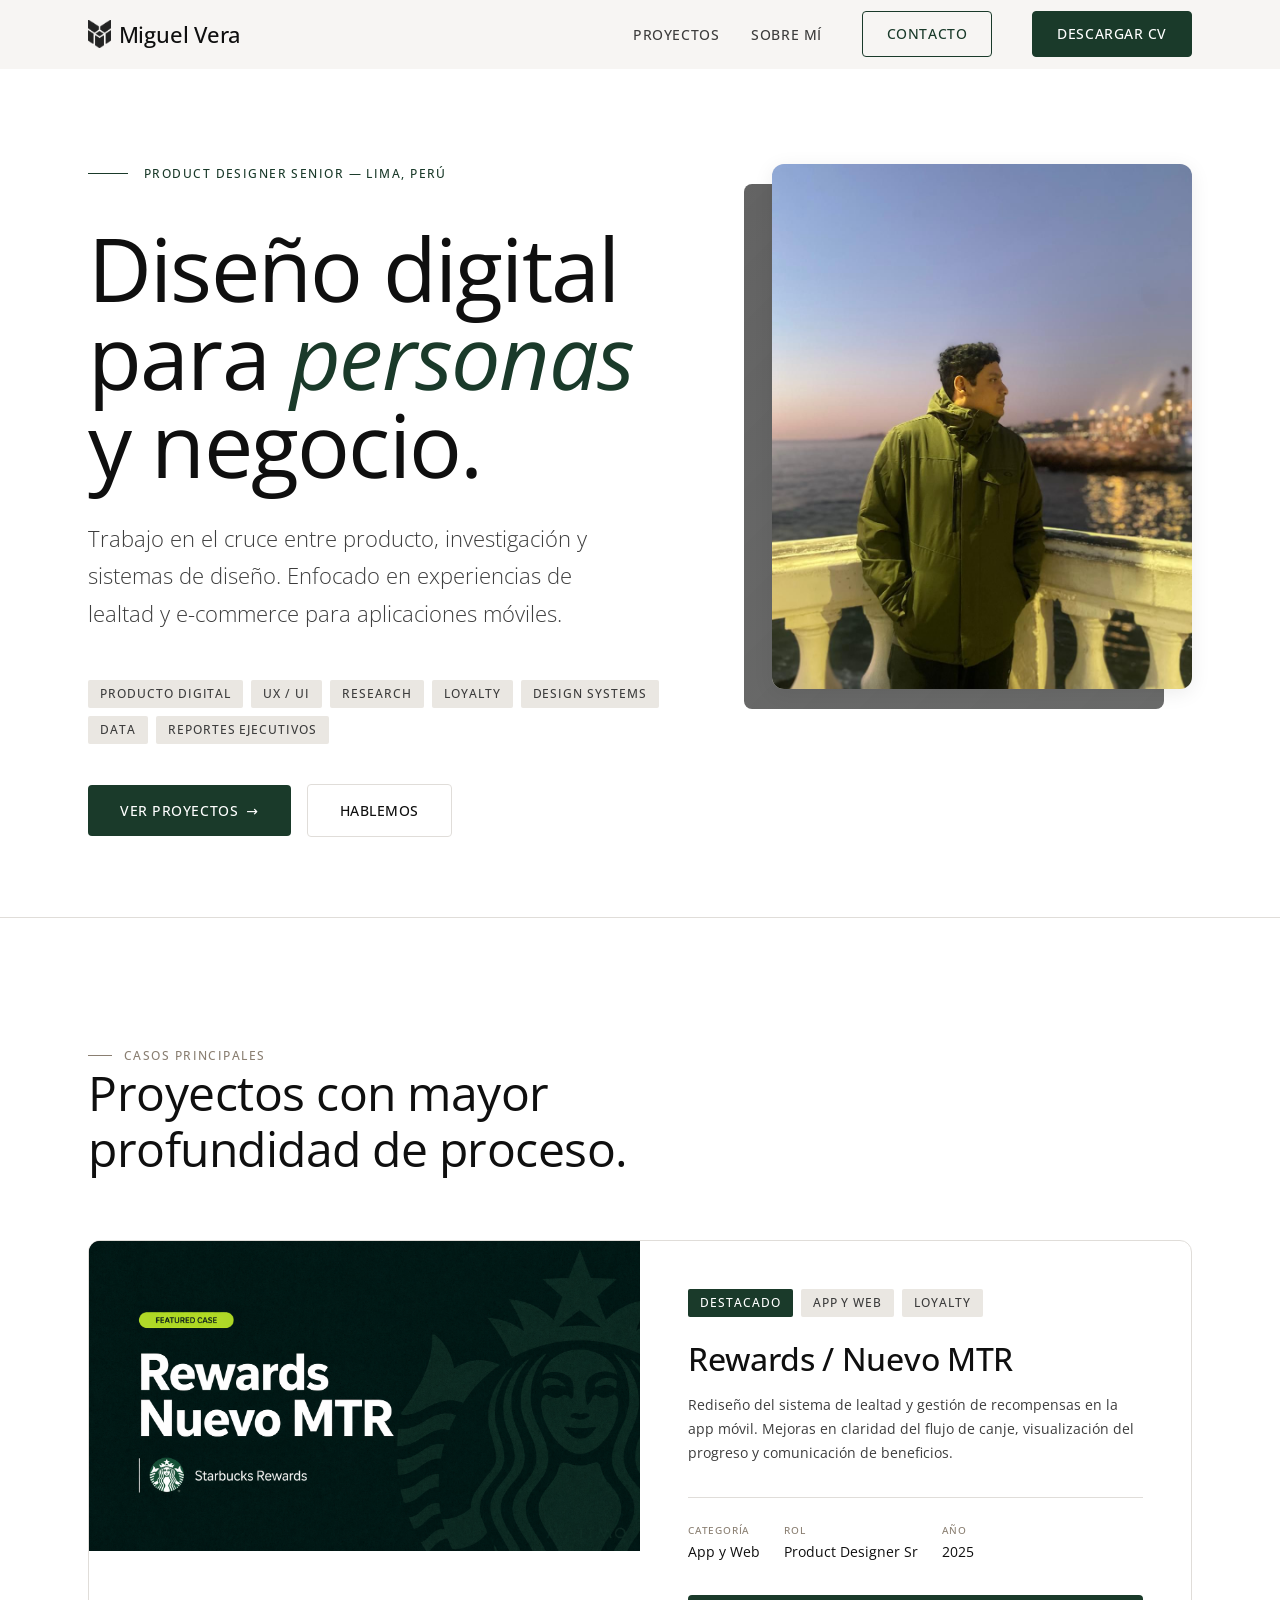
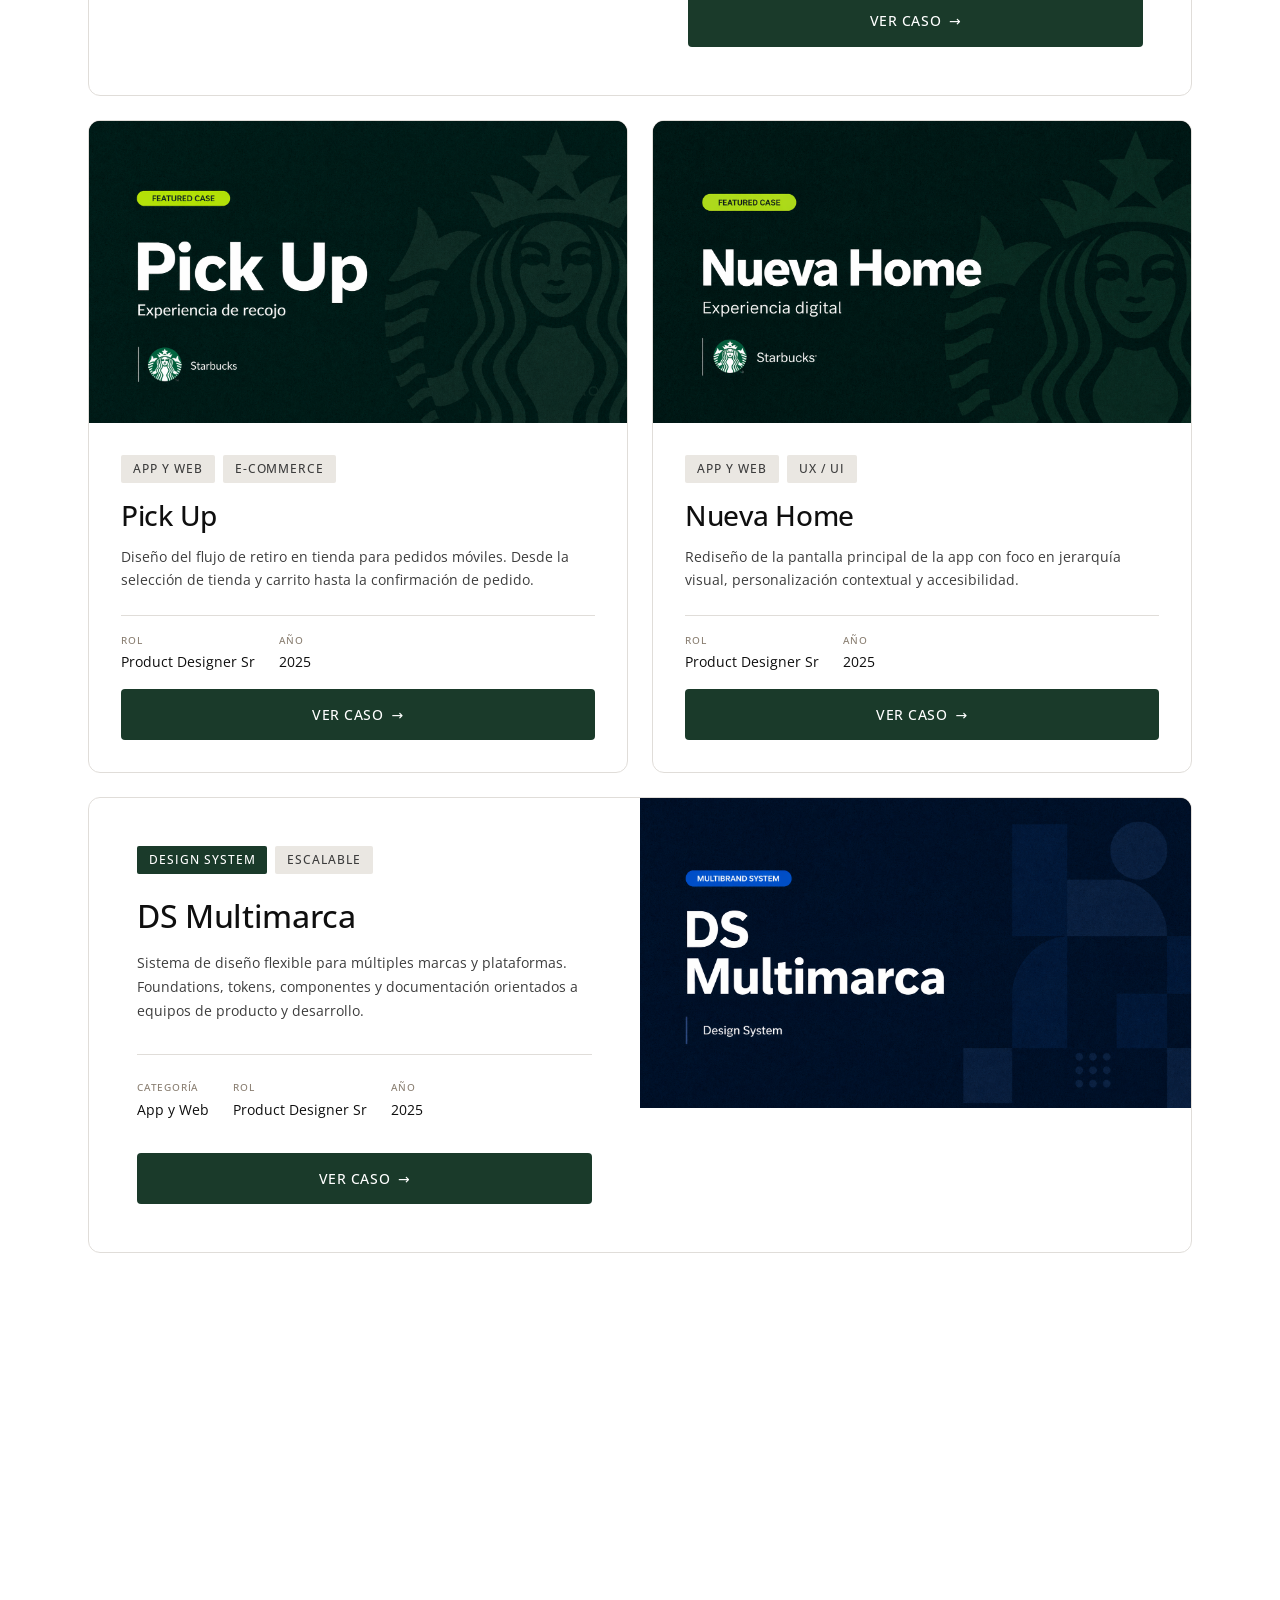
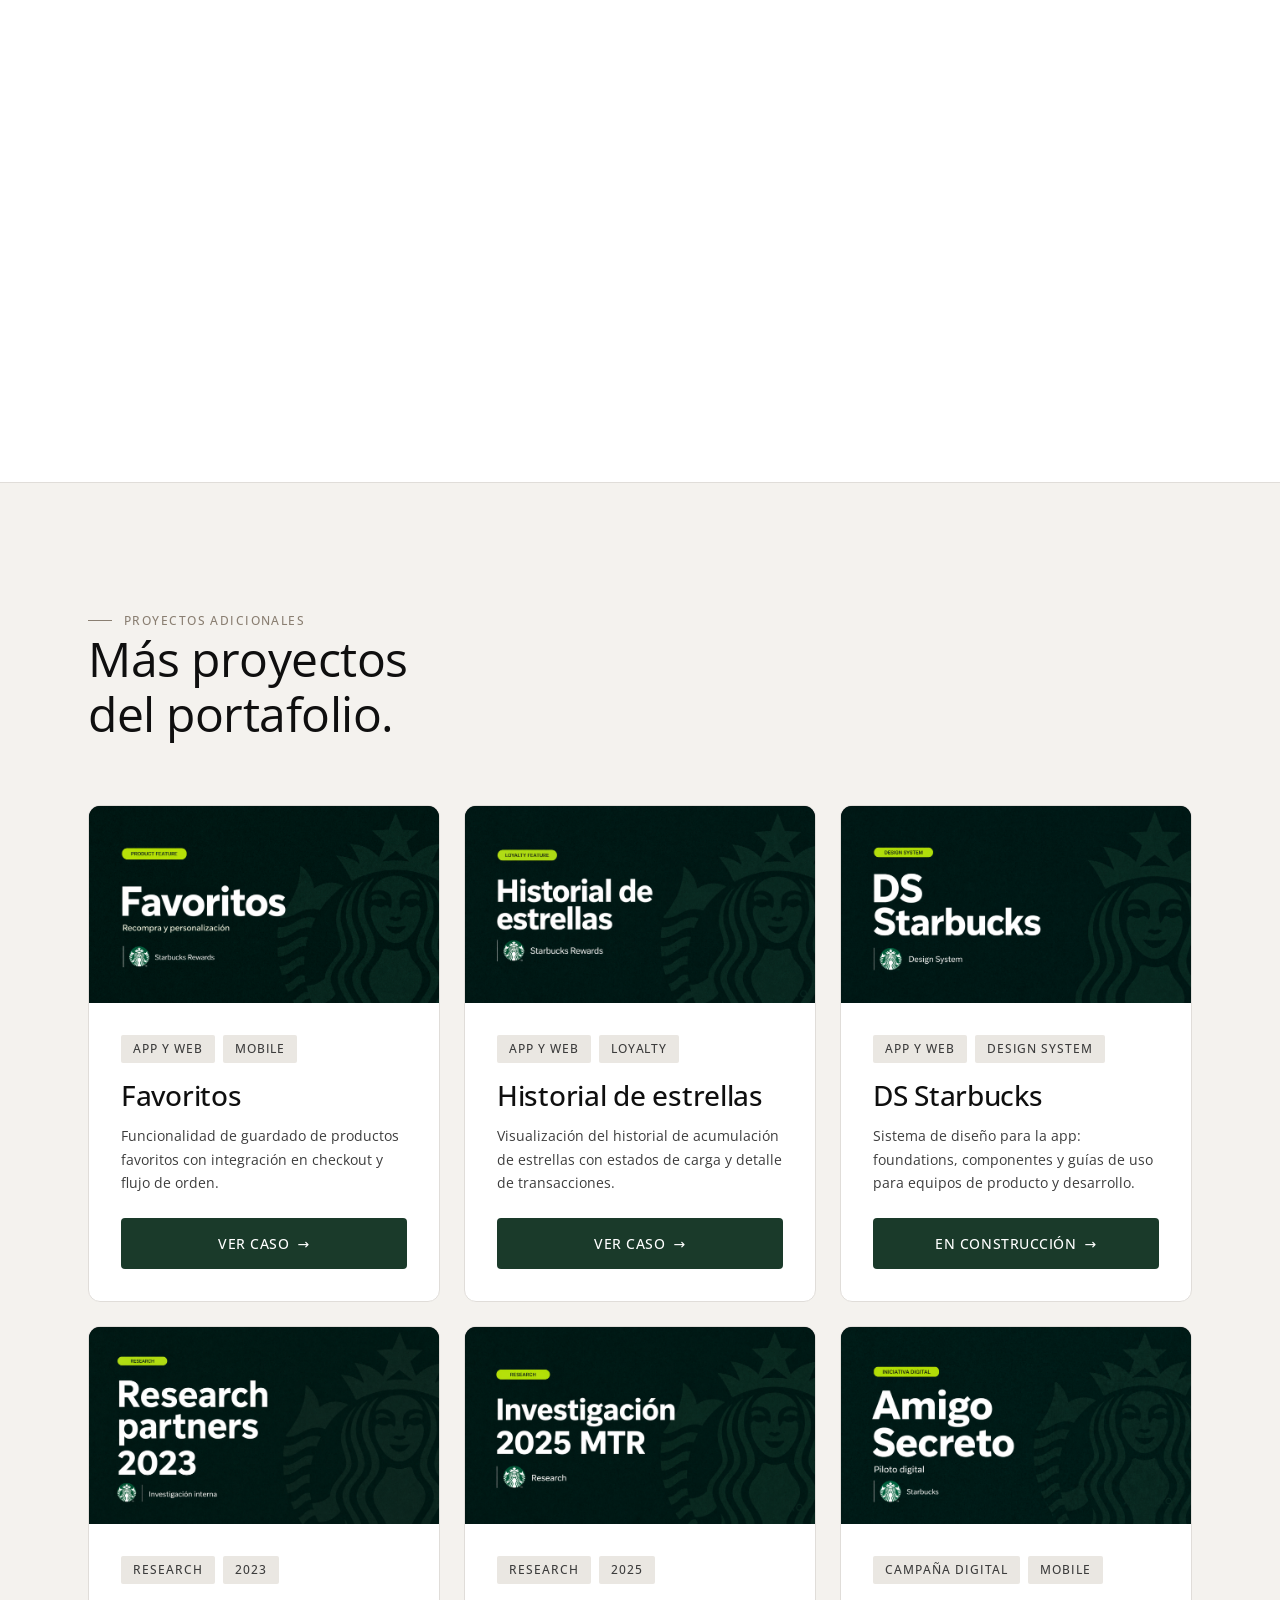
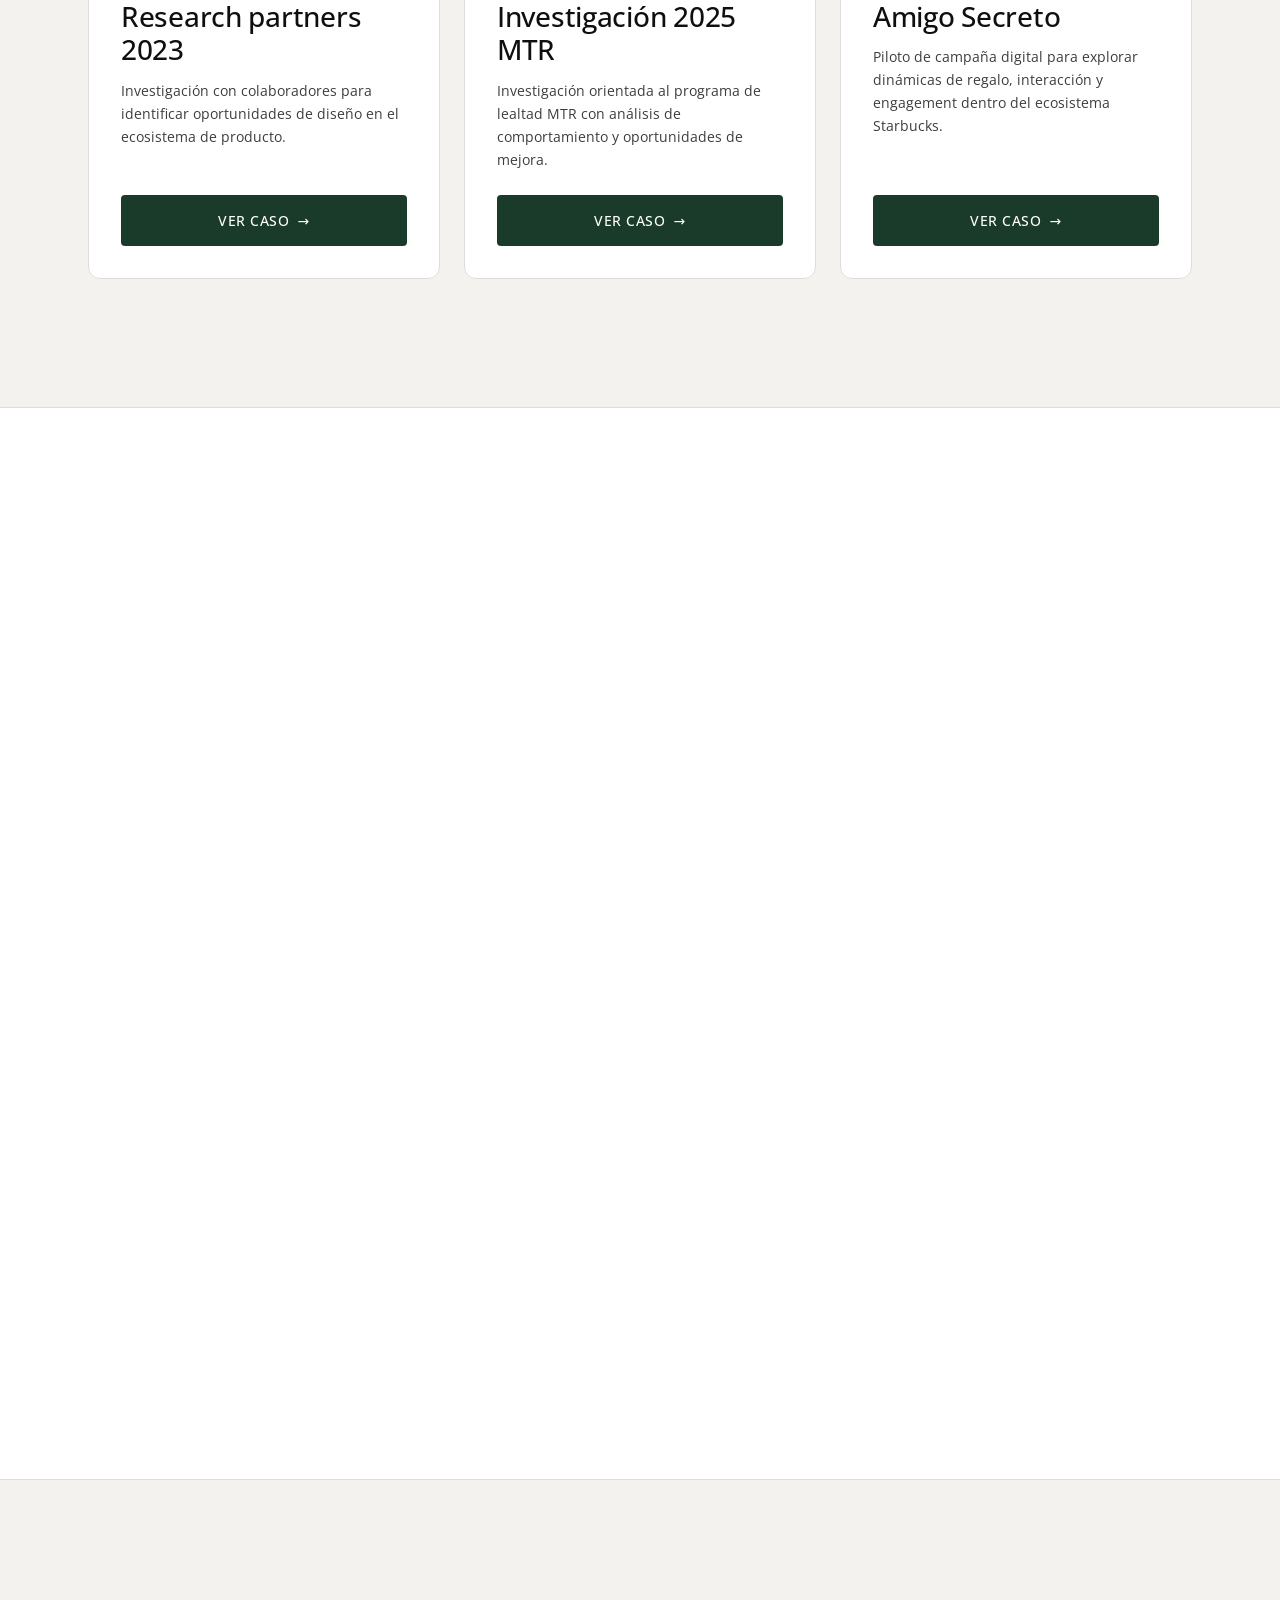
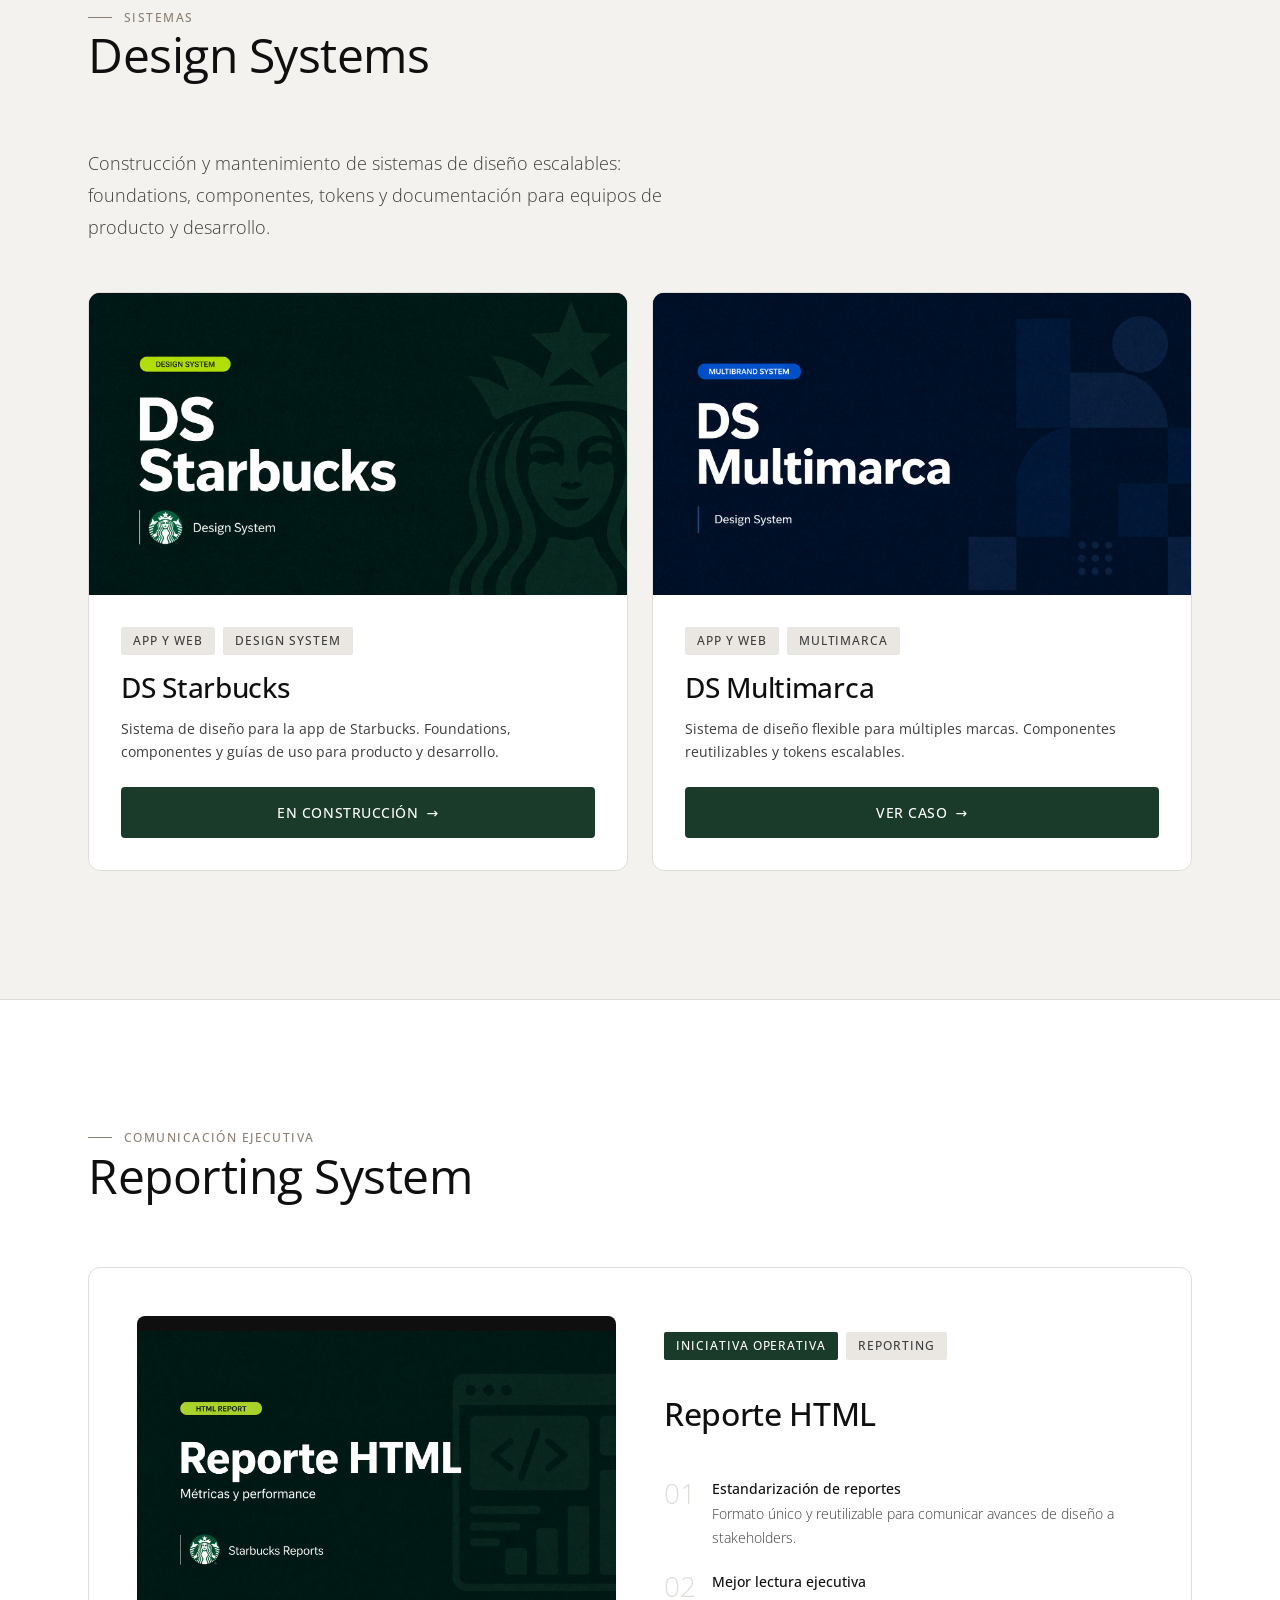
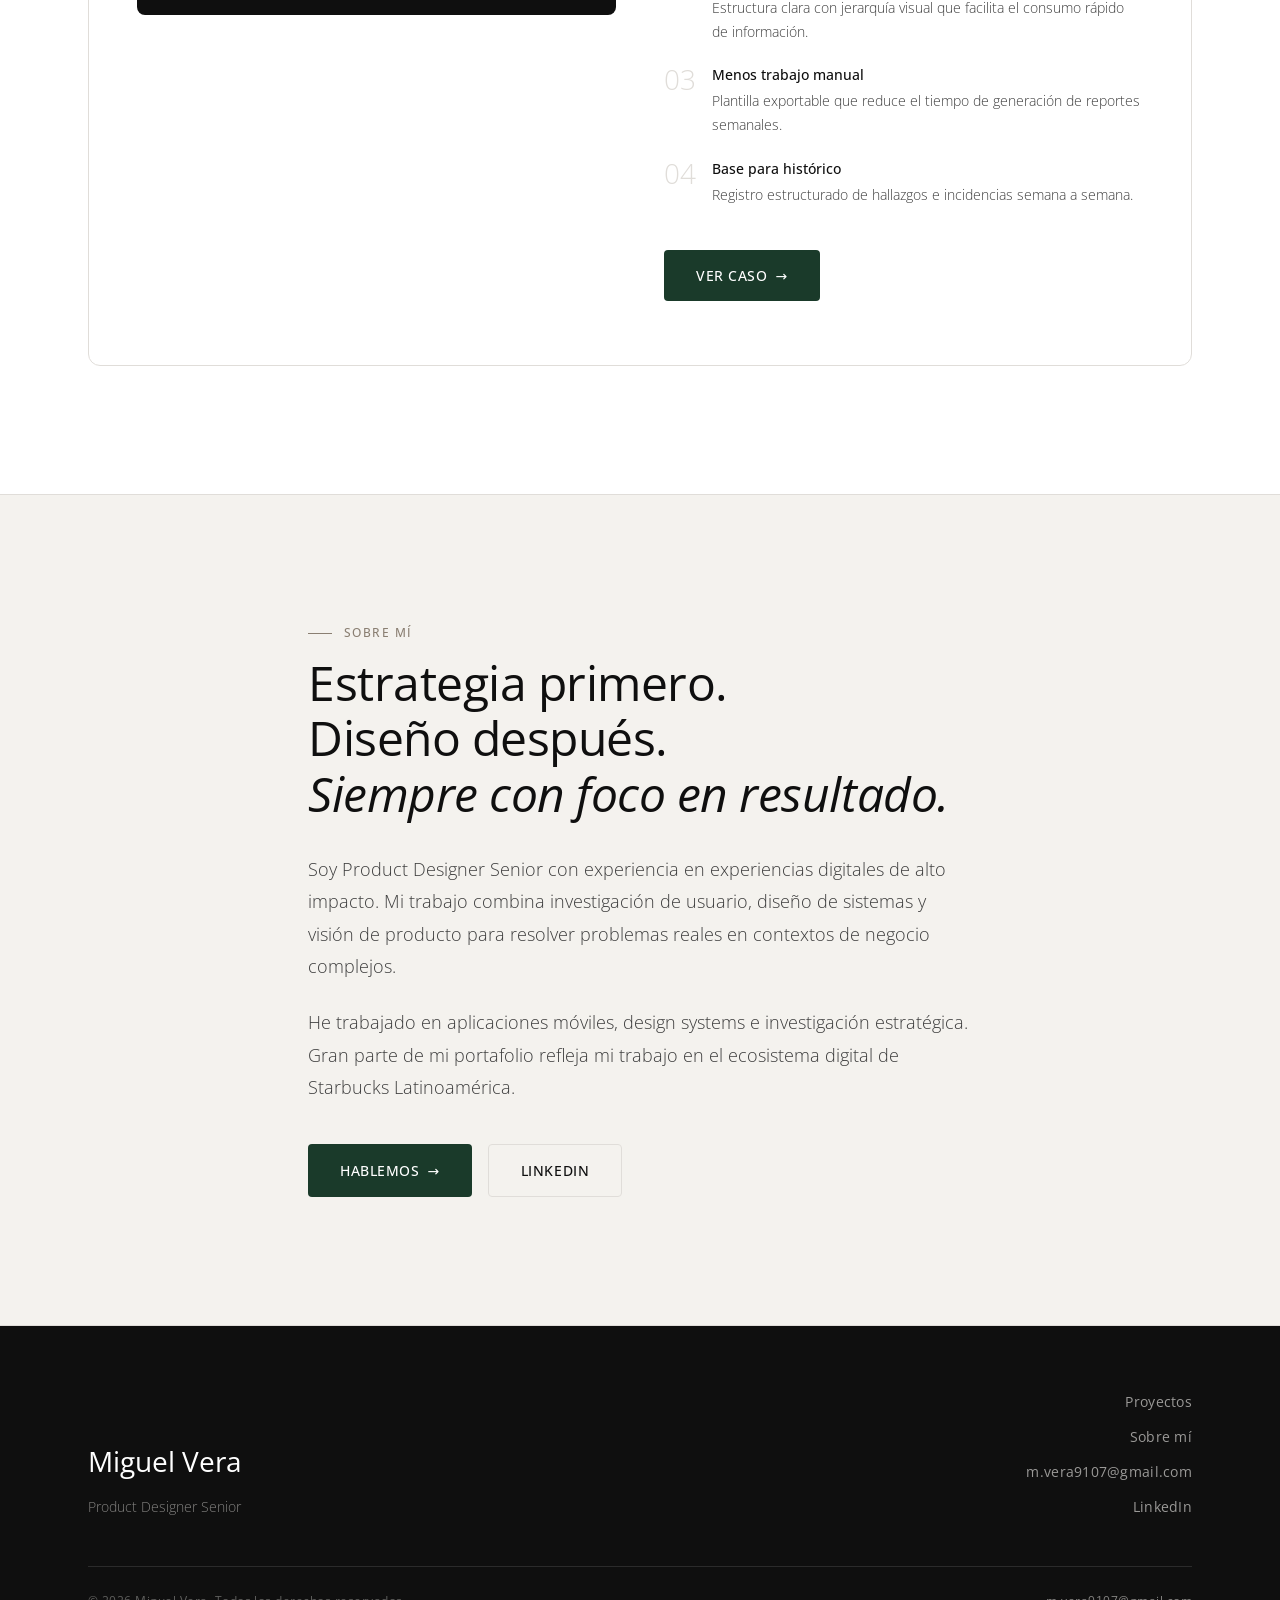
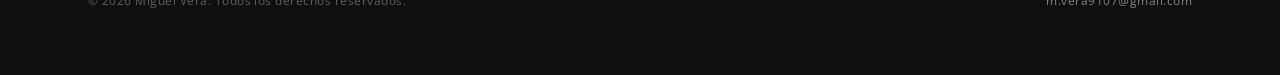
==== index.html @ 41033000 "Initial commit" ====
<!DOCTYPE html>
<html lang="es">
<head>
  <meta charset="UTF-8" />
  <meta name="viewport" content="width=device-width, initial-scale=1.0" />
  <meta name="description" content="Miguel Vera — Product Designer Senior. Producto digital, UX/UI, Research, Loyalty, Design Systems y Reportes ejecutivos." />
  <meta name="robots" content="index, follow" />

  <meta property="og:type" content="website" />
  <meta property="og:title" content="Miguel Vera — Product Designer Senior" />
  <meta property="og:description" content="Producto digital, UX/UI, Research, Loyalty, Design Systems y Reportes ejecutivos." />
  <meta property="og:url" content="https://[TU-DOMINIO].com" />
  <meta property="og:image" content="assets/profile/profile-photo.jpeg" />

  <meta name="twitter:card" content="summary_large_image" />
  <meta name="twitter:title" content="Miguel Vera — Product Designer Senior" />

  <title>Miguel Vera — Product Designer Senior</title>

  <link rel="icon" href="assets/favicon/favicon.ico" type="image/x-icon" />
  <link rel="stylesheet" href="styles.css" />
  <link rel="preconnect" href="https://fonts.googleapis.com" />
  <link rel="preconnect" href="https://fonts.gstatic.com" crossorigin />
</head>
<body class="page-home">

  <header class="site-header" role="banner">
    <div class="container">
      <div class="header-inner">
        <button class="menu-toggle" aria-label="Abrir menú" aria-expanded="false" aria-controls="mobile-nav">
          <span></span>
          <span></span>
          <span></span>
        </button>
        <a href="index.html" class="header-logo" aria-label="Inicio">
          <img src="assets/logo/personal-logo.png" alt="" onerror="this.style.display='none';" />
          Miguel Vera
        </a>
        <nav class="site-nav" role="navigation" aria-label="Navegación principal">
          <ul class="nav-links" role="list">
            <li><a href="#proyectos" class="nav-link">Proyectos</a></li>
            <li><a href="#sobre-mi" class="nav-link">Sobre mí</a></li>
          </ul>
          <a href="mailto:m.vera9107@gmail.com" class="nav-cta">Contacto</a>
          <a href="assets/resume/CV-Miguel-Vera.pdf" class="nav-cv" download target="_blank" rel="noopener noreferrer">Descargar CV</a>
        </nav>
      </div>
    </div>
    <nav class="mobile-nav" id="mobile-nav" role="navigation" aria-label="Navegación móvil">
      <a href="#proyectos" class="nav-link">Proyectos</a>
      <a href="#sobre-mi" class="nav-link">Sobre mí</a>
      <a href="mailto:m.vera9107@gmail.com" class="nav-link">Contacto</a>
      <a href="assets/resume/CV-Miguel-Vera.pdf" class="nav-link nav-link--cv" download target="_blank" rel="noopener noreferrer">Descargar CV</a>
    </nav>
  </header>

  <main>

    <!-- ============================================================
         SECCIÓN 1: HERO
         ============================================================ -->
    <section class="hero hero--split" aria-labelledby="hero-title">
      <div class="container">
        <div class="hero-split-layout">

          <div class="hero-split-text">
            <div class="hero-eyebrow">
              <span class="hero-eyebrow-line" aria-hidden="true"></span>
              <span class="hero-eyebrow-text">Product Designer Senior &mdash; Lima, Perú</span>
            </div>

            <h1 class="hero-title" id="hero-title">
              Diseño digital<br />
              para <em>personas</em><br />
              y negocio.
            </h1>

            <p class="hero-subtitle">
              Trabajo en el cruce entre producto, investigación y sistemas de diseño.
              Enfocado en experiencias de lealtad y e-commerce para aplicaciones móviles.
            </p>

            <div class="hero-tags">
              <span class="tag">Producto digital</span>
              <span class="tag">UX / UI</span>
              <span class="tag">Research</span>
              <span class="tag">Loyalty</span>
              <span class="tag">Design Systems</span>
              <span class="tag">Data</span>
              <span class="tag">Reportes ejecutivos</span>
            </div>

            <div class="hero-actions">
              <a href="#proyectos" class="btn btn--primary">
                Ver proyectos
                <span class="btn-arrow" aria-hidden="true">&rarr;</span>
              </a>
              <a href="mailto:m.vera9107@gmail.com" class="btn btn--outline">Hablemos</a>
            </div>
          </div>

          <div class="hero-split-portrait">
            <span class="hero-portrait-accent" aria-hidden="true"></span>
            <div class="hero-portrait-frame">
              <img
                src="assets/profile/profile-photo.jpeg"
                alt="Miguel Vera — Product Designer Senior"
                class="hero-portrait-img"
                loading="eager"
                onerror="this.style.display='none';"
              />
            </div>
          </div>

        </div>
      </div>
    </section>


    <!-- ============================================================
         SECCIÓN 2: FEATURED CASE STUDIES
         ============================================================ -->
    <section class="section" id="proyectos" aria-labelledby="featured-title">
      <div class="container">

        <div class="section-header animate-on-scroll">
          <div>
            <p class="section-label">Casos principales</p>
            <h2 class="section-title" id="featured-title">
              Proyectos con mayor<br />profundidad de proceso.
            </h2>
          </div>
        </div>

        <!-- FEATURED: Rewards / Nuevo MTR -->
        <article class="featured-case animate-on-scroll delay-1">
          <div class="featured-case-image">
            <img
              src="assets/projects/rewards-mtr-cover.png"
              alt="Rewards / Nuevo MTR — portada"
              loading="lazy"
              onerror="this.style.display='none'; this.nextElementSibling.style.display='flex';"
            />
            <div class="img-placeholder" aria-hidden="true">
              <svg class="img-placeholder-icon" viewBox="0 0 24 24" fill="none" stroke="currentColor" stroke-width="1"><rect x="3" y="3" width="18" height="18" rx="2"/><circle cx="8.5" cy="8.5" r="1.5"/><polyline points="21 15 16 10 5 21"/></svg>
              Cover
            </div>
          </div>
          <div class="featured-case-content">
            <div class="case-tags">
              <span class="tag tag--accent">Destacado</span>
              <span class="tag">App y Web</span>
              <span class="tag">Loyalty</span>
            </div>
            <h3 class="case-title">Rewards / Nuevo MTR</h3>
            <p class="case-description">
              Rediseño del sistema de lealtad y gestión de recompensas en la app móvil. Mejoras en claridad del flujo de canje, visualización del progreso y comunicación de beneficios.
            </p>
            <div class="case-meta">
              <div class="case-meta-item">
                <span class="case-meta-label">Categoría</span>
                <span class="case-meta-value">App y Web</span>
              </div>
              <div class="case-meta-item">
                <span class="case-meta-label">Rol</span>
                <span class="case-meta-value">Product Designer Sr</span>
              </div>
              <div class="case-meta-item">
                <span class="case-meta-label">Año</span>
                <span class="case-meta-value">2025</span>
              </div>
            </div>
            <a href="case-rewards-mtr.html" class="btn btn--primary">
              Ver caso <span class="btn-arrow" aria-hidden="true">&rarr;</span>
            </a>
          </div>
        </article>

        <!-- GRID: Pick Up + Nueva Home -->
        <div class="projects-grid--carousel-wrap">
        <div class="projects-grid projects-grid--carousel animate-on-scroll delay-2" style="margin-top: var(--space-6);">

          <article class="project-card">
            <div class="project-card-image">
              <img
                src="assets/projects/pickup-cover.png"
                alt="Pick Up — portada"
                loading="lazy"
                onerror="this.style.display='none'; this.nextElementSibling.style.display='flex';"
              />
              <div class="img-placeholder" aria-hidden="true">
                <svg class="img-placeholder-icon" viewBox="0 0 24 24" fill="none" stroke="currentColor" stroke-width="1"><rect x="3" y="3" width="18" height="18" rx="2"/><circle cx="8.5" cy="8.5" r="1.5"/><polyline points="21 15 16 10 5 21"/></svg>
              </div>
            </div>
            <div class="project-card-content">
              <div class="project-card-tags">
                <span class="tag">App y Web</span>
                <span class="tag">E-commerce</span>
              </div>
              <h3 class="project-card-title">Pick Up</h3>
              <p class="project-card-desc">
                Diseño del flujo de retiro en tienda para pedidos móviles. Desde la selección de tienda y carrito hasta la confirmación de pedido.
              </p>
              <div class="case-meta" style="border-top:1px solid var(--color-border); padding-top:var(--space-4); margin-bottom:var(--space-4);">
                <div class="case-meta-item"><span class="case-meta-label">Rol</span><span class="case-meta-value">Product Designer Sr</span></div>
                <div class="case-meta-item"><span class="case-meta-label">Año</span><span class="case-meta-value">2025</span></div>
              </div>
              <a href="case-pickup.html" class="btn btn--primary">
                Ver caso <span class="btn-arrow" aria-hidden="true">&rarr;</span>
              </a>
            </div>
          </article>

          <article class="project-card">
            <div class="project-card-image">
              <img
                src="assets/projects/nueva-home-cover.png"
                alt="Nueva Home — portada"
                loading="lazy"
                onerror="this.style.display='none'; this.nextElementSibling.style.display='flex';"
              />
              <div class="img-placeholder" aria-hidden="true">
                <svg class="img-placeholder-icon" viewBox="0 0 24 24" fill="none" stroke="currentColor" stroke-width="1"><rect x="3" y="3" width="18" height="18" rx="2"/><circle cx="8.5" cy="8.5" r="1.5"/><polyline points="21 15 16 10 5 21"/></svg>
              </div>
            </div>
            <div class="project-card-content">
              <div class="project-card-tags">
                <span class="tag">App y Web</span>
                <span class="tag">UX / UI</span>
              </div>
              <h3 class="project-card-title">Nueva Home</h3>
              <p class="project-card-desc">
                Rediseño de la pantalla principal de la app con foco en jerarquía visual, personalización contextual y accesibilidad.
              </p>
              <div class="case-meta" style="border-top:1px solid var(--color-border); padding-top:var(--space-4); margin-bottom:var(--space-4);">
                <div class="case-meta-item"><span class="case-meta-label">Rol</span><span class="case-meta-value">Product Designer Sr</span></div>
                <div class="case-meta-item"><span class="case-meta-label">Año</span><span class="case-meta-value">2025</span></div>
              </div>
              <a href="case-nueva-home.html" class="btn btn--primary">
                Ver caso <span class="btn-arrow" aria-hidden="true">&rarr;</span>
              </a>
            </div>
          </article>

        </div>
        </div><!-- /.projects-grid--carousel-wrap -->

        <!-- FEATURED: DS Multimarca (invertido) -->
        <article class="featured-case animate-on-scroll" style="margin-top:var(--space-6); direction:rtl;">
          <div class="featured-case-image" style="direction:ltr;">
            <img
              src="assets/projects/ds-multimarca-cover.png"
              alt="DS Multimarca — portada"
              loading="lazy"
              onerror="this.style.display='none'; this.nextElementSibling.style.display='flex';"
            />
            <div class="img-placeholder" aria-hidden="true">
              <svg class="img-placeholder-icon" viewBox="0 0 24 24" fill="none" stroke="currentColor" stroke-width="1"><rect x="3" y="3" width="18" height="18" rx="2"/><circle cx="8.5" cy="8.5" r="1.5"/><polyline points="21 15 16 10 5 21"/></svg>
              Cover
            </div>
          </div>
          <div class="featured-case-content" style="direction:ltr;">
            <div class="case-tags">
              <span class="tag tag--accent">Design System</span>
              <span class="tag">Escalable</span>
            </div>
            <h3 class="case-title">DS Multimarca</h3>
            <p class="case-description">
              Sistema de diseño flexible para múltiples marcas y plataformas. Foundations, tokens, componentes y documentación orientados a equipos de producto y desarrollo.
            </p>
            <div class="case-meta">
              <div class="case-meta-item">
                <span class="case-meta-label">Categoría</span>
                <span class="case-meta-value">App y Web</span>
              </div>
              <div class="case-meta-item">
                <span class="case-meta-label">Rol</span>
                <span class="case-meta-value">Product Designer Sr</span>
              </div>
              <div class="case-meta-item">
                <span class="case-meta-label">Año</span>
                <span class="case-meta-value">2025</span>
              </div>
            </div>
            <a href="case-ds-multimarca.html" class="btn btn--primary">
              Ver caso <span class="btn-arrow" aria-hidden="true">&rarr;</span>
            </a>
          </div>
        </article>

        <!-- GRID: Research 2024 + Reporte HTML -->
        <div class="projects-grid--carousel-wrap">
        <div class="projects-grid projects-grid--carousel animate-on-scroll" style="margin-top: var(--space-6);">

          <article class="project-card">
            <div class="project-card-image">
              <img
                src="assets/projects/research-2024-cover.png"
                alt="Investigación estratégica 2024 — portada"
                loading="lazy"
                onerror="this.style.display='none'; this.nextElementSibling.style.display='flex';"
              />
              <div class="img-placeholder" aria-hidden="true">
                <svg class="img-placeholder-icon" viewBox="0 0 24 24" fill="none" stroke="currentColor" stroke-width="1"><rect x="3" y="3" width="18" height="18" rx="2"/><circle cx="8.5" cy="8.5" r="1.5"/><polyline points="21 15 16 10 5 21"/></svg>
              </div>
            </div>
            <div class="project-card-content">
              <div class="project-card-tags">
                <span class="tag">Research</span>
                <span class="tag">Estrategia</span>
              </div>
              <h3 class="project-card-title">Investigación estratégica 2024</h3>
              <p class="project-card-desc">
                Proceso de investigación para fundamentar decisiones de producto. Síntesis de hallazgos e insights orientados a mediano y largo plazo.
              </p>
              <div class="case-meta" style="border-top:1px solid var(--color-border); padding-top:var(--space-4); margin-bottom:var(--space-4);">
                <div class="case-meta-item"><span class="case-meta-label">Rol</span><span class="case-meta-value">Product Designer Sr</span></div>
                <div class="case-meta-item"><span class="case-meta-label">Año</span><span class="case-meta-value">2024</span></div>
              </div>
              <a href="case-research-2024.html" class="btn btn--primary">
                Ver caso <span class="btn-arrow" aria-hidden="true">&rarr;</span>
              </a>
            </div>
          </article>

          <article class="project-card">
            <div class="project-card-image">
              <img
                src="assets/projects/reporte-cover.png"
                alt="Reporte HTML — portada"
                loading="lazy"
                onerror="this.style.display='none'; this.nextElementSibling.style.display='flex';"
              />
              <div class="img-placeholder" aria-hidden="true">
                <svg class="img-placeholder-icon" viewBox="0 0 24 24" fill="none" stroke="currentColor" stroke-width="1"><rect x="3" y="3" width="18" height="18" rx="2"/><circle cx="8.5" cy="8.5" r="1.5"/><polyline points="21 15 16 10 5 21"/></svg>
              </div>
            </div>
            <div class="project-card-content">
              <div class="project-card-tags">
                <span class="tag">Reporting</span>
                <span class="tag">Comunicación</span>
              </div>
              <h3 class="project-card-title">Reporte HTML</h3>
              <p class="project-card-desc">
                Sistema de reporte semanal estandarizado en formato web. Comunicación ejecutiva más eficiente, menos trabajo manual repetitivo y base para histórico de hallazgos.
              </p>
              <div class="case-meta" style="border-top:1px solid var(--color-border); padding-top:var(--space-4); margin-bottom:var(--space-4);">
                <div class="case-meta-item"><span class="case-meta-label">Rol</span><span class="case-meta-value">Product Designer Sr</span></div>
                <div class="case-meta-item"><span class="case-meta-label">Período</span><span class="case-meta-value">2023 – 2025</span></div>
              </div>
              <a href="case-reporte-html.html" class="btn btn--primary">
                Ver caso <span class="btn-arrow" aria-hidden="true">&rarr;</span>
              </a>
            </div>
          </article>

        </div>
        </div><!-- /.projects-grid--carousel-wrap -->

      </div>
    </section>


    <!-- ============================================================
         SECCIÓN 3: PRODUCT HIGHLIGHTS
         ============================================================ -->
    <section class="section section--alt" aria-labelledby="highlights-title">
      <div class="container">

        <div class="section-header animate-on-scroll">
          <div>
            <p class="section-label">Proyectos adicionales</p>
            <h2 class="section-title" id="highlights-title">
              Más proyectos<br />del portafolio.
            </h2>
          </div>
        </div>

        <div class="projects-grid--carousel-wrap">
        <div class="projects-grid projects-grid--3 projects-grid--carousel animate-on-scroll delay-1">

          <!-- Favoritos -->
          <article class="project-card">
            <div class="project-card-image">
              <img src="assets/projects/favoritos-cover.png" alt="Favoritos — portada" loading="lazy" onerror="this.style.display='none'; this.nextElementSibling.style.display='flex';" />
              <div class="img-placeholder" aria-hidden="true"><svg class="img-placeholder-icon" viewBox="0 0 24 24" fill="none" stroke="currentColor" stroke-width="1"><rect x="3" y="3" width="18" height="18" rx="2"/><circle cx="8.5" cy="8.5" r="1.5"/><polyline points="21 15 16 10 5 21"/></svg></div>
            </div>
            <div class="project-card-content">
              <div class="project-card-tags"><span class="tag">App y Web</span><span class="tag">Mobile</span></div>
              <h3 class="project-card-title">Favoritos</h3>
              <p class="project-card-desc">Funcionalidad de guardado de productos favoritos con integración en checkout y flujo de orden.</p>
              <a href="case-favoritos.html" class="btn btn--primary">Ver caso <span class="btn-arrow" aria-hidden="true">&rarr;</span></a>
            </div>
          </article>

          <!-- Historial de estrellas -->
          <article class="project-card">
            <div class="project-card-image">
              <img src="assets/projects/historial-cover.png" alt="Historial de estrellas — portada" loading="lazy" onerror="this.style.display='none'; this.nextElementSibling.style.display='flex';" />
              <div class="img-placeholder" aria-hidden="true"><svg class="img-placeholder-icon" viewBox="0 0 24 24" fill="none" stroke="currentColor" stroke-width="1"><rect x="3" y="3" width="18" height="18" rx="2"/><circle cx="8.5" cy="8.5" r="1.5"/><polyline points="21 15 16 10 5 21"/></svg></div>
            </div>
            <div class="project-card-content">
              <div class="project-card-tags"><span class="tag">App y Web</span><span class="tag">Loyalty</span></div>
              <h3 class="project-card-title">Historial de estrellas</h3>
              <p class="project-card-desc">Visualización del historial de acumulación de estrellas con estados de carga y detalle de transacciones.</p>
              <a href="case-historial-estrellas.html" class="btn btn--primary">Ver caso <span class="btn-arrow" aria-hidden="true">&rarr;</span></a>
            </div>
          </article>

          <!-- DS Starbucks -->
          <article class="project-card">
            <div class="project-card-image">
              <img src="assets/projects/ds-starbucks-cover.png" alt="DS Starbucks — portada" loading="lazy" onerror="this.style.display='none'; this.nextElementSibling.style.display='flex';" />
              <div class="img-placeholder" aria-hidden="true"><svg class="img-placeholder-icon" viewBox="0 0 24 24" fill="none" stroke="currentColor" stroke-width="1"><rect x="3" y="3" width="18" height="18" rx="2"/><circle cx="8.5" cy="8.5" r="1.5"/><polyline points="21 15 16 10 5 21"/></svg></div>
            </div>
            <div class="project-card-content">
              <div class="project-card-tags"><span class="tag">App y Web</span><span class="tag">Design System</span></div>
              <h3 class="project-card-title">DS Starbucks</h3>
              <p class="project-card-desc">Sistema de diseño para la app: foundations, componentes y guías de uso para equipos de producto y desarrollo.</p>
              <a href="#" class="btn btn--primary" aria-label="Caso en construcción">En construcción <span class="btn-arrow" aria-hidden="true">&rarr;</span></a>
            </div>
          </article>

          <!-- Research partners 2023 -->
          <article class="project-card">
            <div class="project-card-image">
              <img src="assets/projects/research-2023-cover.png" alt="Research partners 2023 — portada" loading="lazy" onerror="this.style.display='none'; this.nextElementSibling.style.display='flex';" />
              <div class="img-placeholder" aria-hidden="true"><svg class="img-placeholder-icon" viewBox="0 0 24 24" fill="none" stroke="currentColor" stroke-width="1"><rect x="3" y="3" width="18" height="18" rx="2"/><circle cx="8.5" cy="8.5" r="1.5"/><polyline points="21 15 16 10 5 21"/></svg></div>
            </div>
            <div class="project-card-content">
              <div class="project-card-tags"><span class="tag">Research</span><span class="tag">2023</span></div>
              <h3 class="project-card-title">Research partners 2023</h3>
              <p class="project-card-desc">Investigación con colaboradores para identificar oportunidades de diseño en el ecosistema de producto.</p>
              <a href="case-research-2023.html" class="btn btn--primary">Ver caso <span class="btn-arrow" aria-hidden="true">&rarr;</span></a>
            </div>
          </article>

          <!-- Investigación 2025 MTR -->
          <article class="project-card">
            <div class="project-card-image">
              <img src="assets/projects/research-2025-cover.png" alt="Investigación 2025 MTR — portada" loading="lazy" onerror="this.style.display='none'; this.nextElementSibling.style.display='flex';" />
              <div class="img-placeholder" aria-hidden="true"><svg class="img-placeholder-icon" viewBox="0 0 24 24" fill="none" stroke="currentColor" stroke-width="1"><rect x="3" y="3" width="18" height="18" rx="2"/><circle cx="8.5" cy="8.5" r="1.5"/><polyline points="21 15 16 10 5 21"/></svg></div>
            </div>
            <div class="project-card-content">
              <div class="project-card-tags"><span class="tag">Research</span><span class="tag">2025</span></div>
              <h3 class="project-card-title">Investigación 2025 MTR</h3>
              <p class="project-card-desc">Investigación orientada al programa de lealtad MTR con análisis de comportamiento y oportunidades de mejora.</p>
              <a href="case-research-2025-mtr.html" class="btn btn--primary">Ver caso <span class="btn-arrow" aria-hidden="true">&rarr;</span></a>
            </div>
          </article>

          <!-- Amigo Secreto -->
          <article class="project-card">
            <div class="project-card-image">
              <img src="assets/projects/amigo-secreto-cover.png" alt="Amigo Secreto — portada" loading="lazy" onerror="this.style.display='none'; this.nextElementSibling.style.display='flex';" />
              <div class="img-placeholder" aria-hidden="true"><svg class="img-placeholder-icon" viewBox="0 0 24 24" fill="none" stroke="currentColor" stroke-width="1"><rect x="3" y="3" width="18" height="18" rx="2"/><circle cx="8.5" cy="8.5" r="1.5"/><polyline points="21 15 16 10 5 21"/></svg></div>
            </div>
            <div class="project-card-content">
              <div class="project-card-tags"><span class="tag">Campaña digital</span><span class="tag">Mobile</span></div>
              <h3 class="project-card-title">Amigo Secreto</h3>
              <p class="project-card-desc">Piloto de campaña digital para explorar dinámicas de regalo, interacción y engagement dentro del ecosistema Starbucks.</p>
              <a href="case-amigo-secreto.html" class="btn btn--primary">Ver caso <span class="btn-arrow" aria-hidden="true">&rarr;</span></a>
            </div>
          </article>

        </div>
        </div><!-- /.projects-grid--carousel-wrap -->

      </div>
    </section>


    <!-- ============================================================
         SECCIÓN 4: RESEARCH & STRATEGY
         ============================================================ -->
    <section class="section" aria-labelledby="research-title">
      <div class="container">

        <div class="section-header animate-on-scroll">
          <div>
            <p class="section-label">Investigación</p>
            <h2 class="section-title" id="research-title">
              Research &amp; Strategy
            </h2>
          </div>
        </div>

        <p class="case-text animate-on-scroll" style="max-width:600px; margin-bottom:var(--space-12);">
          Procesos de investigación estratégica para orientar decisiones de producto. Trabajo cualitativo y cuantitativo con síntesis de hallazgos presentados a stakeholders.
        </p>

        <div class="projects-grid--carousel-wrap">
        <div class="projects-grid projects-grid--3 projects-grid--carousel animate-on-scroll delay-1">

          <article class="project-card">
            <div class="project-card-image">
              <img src="assets/projects/research-2023-cover.png" alt="Research partners 2023" loading="lazy" onerror="this.style.display='none'; this.nextElementSibling.style.display='flex';" />
              <div class="img-placeholder" aria-hidden="true"><svg class="img-placeholder-icon" viewBox="0 0 24 24" fill="none" stroke="currentColor" stroke-width="1"><rect x="3" y="3" width="18" height="18" rx="2"/><circle cx="8.5" cy="8.5" r="1.5"/><polyline points="21 15 16 10 5 21"/></svg></div>
            </div>
            <div class="project-card-content">
              <div class="project-card-tags"><span class="tag">Research</span><span class="tag">2023</span></div>
              <h3 class="project-card-title">Research partners 2023</h3>
              <p class="project-card-desc">Investigación con colaboradores para identificar oportunidades de diseño en el ecosistema de producto.</p>
              <a href="case-research-2023.html" class="btn btn--primary">Ver caso <span class="btn-arrow" aria-hidden="true">&rarr;</span></a>
            </div>
          </article>

          <article class="project-card">
            <div class="project-card-image">
              <img src="assets/projects/research-2024-cover.png" alt="Investigación estratégica 2024" loading="lazy" onerror="this.style.display='none'; this.nextElementSibling.style.display='flex';" />
              <div class="img-placeholder" aria-hidden="true"><svg class="img-placeholder-icon" viewBox="0 0 24 24" fill="none" stroke="currentColor" stroke-width="1"><rect x="3" y="3" width="18" height="18" rx="2"/><circle cx="8.5" cy="8.5" r="1.5"/><polyline points="21 15 16 10 5 21"/></svg></div>
            </div>
            <div class="project-card-content">
              <div class="project-card-tags"><span class="tag">Research</span><span class="tag">2024</span></div>
              <h3 class="project-card-title">Investigación estratégica 2024</h3>
              <p class="project-card-desc">Síntesis de hallazgos e insights orientados a decisiones de mediano y largo plazo.</p>
              <a href="case-research-2024.html" class="btn btn--primary">Ver caso <span class="btn-arrow" aria-hidden="true">&rarr;</span></a>
            </div>
          </article>

          <article class="project-card">
            <div class="project-card-image">
              <img src="assets/projects/research-2025-cover.png" alt="Investigación 2025 MTR" loading="lazy" onerror="this.style.display='none'; this.nextElementSibling.style.display='flex';" />
              <div class="img-placeholder" aria-hidden="true"><svg class="img-placeholder-icon" viewBox="0 0 24 24" fill="none" stroke="currentColor" stroke-width="1"><rect x="3" y="3" width="18" height="18" rx="2"/><circle cx="8.5" cy="8.5" r="1.5"/><polyline points="21 15 16 10 5 21"/></svg></div>
            </div>
            <div class="project-card-content">
              <div class="project-card-tags"><span class="tag">Research</span><span class="tag">2025</span></div>
              <h3 class="project-card-title">Investigación 2025 MTR</h3>
              <p class="project-card-desc">Investigación orientada al programa de lealtad MTR con análisis de comportamiento y oportunidades.</p>
              <a href="case-research-2025-mtr.html" class="btn btn--primary">Ver caso <span class="btn-arrow" aria-hidden="true">&rarr;</span></a>
            </div>
          </article>

        </div>
        </div><!-- /.projects-grid--carousel-wrap -->

      </div>
    </section>


    <!-- ============================================================
         SECCIÓN 5: DESIGN SYSTEMS
         ============================================================ -->
    <section class="section section--alt" aria-labelledby="ds-title">
      <div class="container">

        <div class="section-header animate-on-scroll">
          <div>
            <p class="section-label">Sistemas</p>
            <h2 class="section-title" id="ds-title">Design Systems</h2>
          </div>
        </div>

        <p class="case-text animate-on-scroll" style="max-width:600px; margin-bottom:var(--space-12);">
          Construcción y mantenimiento de sistemas de diseño escalables: foundations, componentes, tokens y documentación para equipos de producto y desarrollo.
        </p>

        <div class="projects-grid--carousel-wrap">
        <div class="projects-grid projects-grid--carousel animate-on-scroll delay-1">

          <article class="project-card">
            <div class="project-card-image">
              <img src="assets/projects/ds-starbucks-cover.png" alt="DS Starbucks" loading="lazy" onerror="this.style.display='none'; this.nextElementSibling.style.display='flex';" />
              <div class="img-placeholder" aria-hidden="true"><svg class="img-placeholder-icon" viewBox="0 0 24 24" fill="none" stroke="currentColor" stroke-width="1"><rect x="3" y="3" width="18" height="18" rx="2"/><circle cx="8.5" cy="8.5" r="1.5"/><polyline points="21 15 16 10 5 21"/></svg></div>
            </div>
            <div class="project-card-content">
              <div class="project-card-tags"><span class="tag">App y Web</span><span class="tag">Design System</span></div>
              <h3 class="project-card-title">DS Starbucks</h3>
              <p class="project-card-desc">Sistema de diseño para la app de Starbucks. Foundations, componentes y guías de uso para producto y desarrollo.</p>
              <a href="#" class="btn btn--primary">En construcción <span class="btn-arrow" aria-hidden="true">&rarr;</span></a>
            </div>
          </article>

          <article class="project-card">
            <div class="project-card-image">
              <img src="assets/projects/ds-multimarca-cover.png" alt="DS Multimarca" loading="lazy" onerror="this.style.display='none'; this.nextElementSibling.style.display='flex';" />
              <div class="img-placeholder" aria-hidden="true"><svg class="img-placeholder-icon" viewBox="0 0 24 24" fill="none" stroke="currentColor" stroke-width="1"><rect x="3" y="3" width="18" height="18" rx="2"/><circle cx="8.5" cy="8.5" r="1.5"/><polyline points="21 15 16 10 5 21"/></svg></div>
            </div>
            <div class="project-card-content">
              <div class="project-card-tags"><span class="tag">App y Web</span><span class="tag">Multimarca</span></div>
              <h3 class="project-card-title">DS Multimarca</h3>
              <p class="project-card-desc">Sistema de diseño flexible para múltiples marcas. Componentes reutilizables y tokens escalables.</p>
              <a href="case-ds-multimarca.html" class="btn btn--primary">Ver caso <span class="btn-arrow" aria-hidden="true">&rarr;</span></a>
            </div>
          </article>

        </div>
        </div><!-- /.projects-grid--carousel-wrap -->

      </div>
    </section>


    <!-- ============================================================
         SECCIÓN 6: REPORTING SYSTEM
         ============================================================ -->
    <section class="section" aria-labelledby="reporting-title">
      <div class="container">

        <div class="section-header animate-on-scroll">
          <div>
            <p class="section-label">Comunicación ejecutiva</p>
            <h2 class="section-title" id="reporting-title">Reporting System</h2>
          </div>
        </div>

        <div class="report-feature animate-on-scroll delay-1">

          <div class="report-feature-image">
            <img
              src="assets/projects/reporte-cover.png"
              alt="Reporte HTML — sistema de reporte semanal"
              loading="lazy"
              onerror="this.style.display='none'; this.nextElementSibling.style.display='flex';"
            />
            <div class="img-placeholder" style="display:none; height:100%;" aria-hidden="true">
              <svg class="img-placeholder-icon" viewBox="0 0 24 24" fill="none" stroke="currentColor" stroke-width="1"><rect x="3" y="3" width="18" height="18" rx="2"/><circle cx="8.5" cy="8.5" r="1.5"/><polyline points="21 15 16 10 5 21"/></svg>
              Cover
            </div>
          </div>

          <div class="report-feature-points">
            <div class="case-tags" style="margin-bottom:var(--space-4);">
              <span class="tag tag--accent">Iniciativa operativa</span>
              <span class="tag">Reporting</span>
            </div>
            <h3 class="case-title" style="margin-bottom:var(--space-6);">Reporte HTML</h3>

            <div class="report-point">
              <span class="report-point-num">01</span>
              <p class="report-point-text"><strong>Estandarización de reportes</strong>Formato único y reutilizable para comunicar avances de diseño a stakeholders.</p>
            </div>
            <div class="report-point">
              <span class="report-point-num">02</span>
              <p class="report-point-text"><strong>Mejor lectura ejecutiva</strong>Estructura clara con jerarquía visual que facilita el consumo rápido de información.</p>
            </div>
            <div class="report-point">
              <span class="report-point-num">03</span>
              <p class="report-point-text"><strong>Menos trabajo manual</strong>Plantilla exportable que reduce el tiempo de generación de reportes semanales.</p>
            </div>
            <div class="report-point">
              <span class="report-point-num">04</span>
              <p class="report-point-text"><strong>Base para histórico</strong>Registro estructurado de hallazgos e incidencias semana a semana.</p>
            </div>

            <a href="case-reporte-html.html" class="btn btn--primary" style="margin-top:var(--space-6); align-self:flex-start;">
              Ver caso <span class="btn-arrow" aria-hidden="true">&rarr;</span>
            </a>
          </div>

        </div>

      </div>
    </section>


    <!-- ============================================================
         SECCIÓN 7: SOBRE MÍ
         ============================================================ -->
    <section class="section section--alt" id="sobre-mi" aria-labelledby="about-title">
      <div class="container container--narrow">
        <div class="animate-on-scroll">
          <p class="section-label">Sobre mí</p>
          <h2 class="section-title" id="about-title" style="margin-top:var(--space-3); margin-bottom:var(--space-8);">
            Estrategia primero.<br />
            Diseño después.<br />
            <em>Siempre con foco en resultado.</em>
          </h2>

          <p style="font-size:var(--text-md); color:var(--color-ink-light); line-height:1.8; font-weight:300; margin-bottom:var(--space-6);">
            Soy Product Designer Senior con experiencia en experiencias digitales de alto impacto. Mi trabajo combina investigación de usuario, diseño de sistemas y visión de producto para resolver problemas reales en contextos de negocio complejos.
          </p>
          <p style="font-size:var(--text-md); color:var(--color-ink-light); line-height:1.8; font-weight:300; margin-bottom:var(--space-10);">
            He trabajado en aplicaciones móviles, design systems e investigación estratégica. Gran parte de mi portafolio refleja mi trabajo en el ecosistema digital de Starbucks Latinoamérica.
          </p>

          <div style="display:flex; gap:var(--space-4); flex-wrap:wrap;">
            <!-- Reemplazar 51999999999 por el número real de WhatsApp con prefijo de país (ej. 51XXXXXXXXX para Perú) -->
            <a href="https://wa.me/51999999999" class="btn btn--primary" target="_blank" rel="noopener noreferrer">
              Hablemos <span class="btn-arrow" aria-hidden="true">&rarr;</span>
            </a>
            <a href="https://www.linkedin.com/in/miguel-vera-salazar-ux-product/" class="btn btn--outline" target="_blank" rel="noopener noreferrer">LinkedIn</a>
          </div>
        </div>
      </div>
    </section>

  </main>


  <!-- ============================================================
       FOOTER
       ============================================================ -->
  <footer class="site-footer" role="contentinfo">
    <div class="container">
      <div class="footer-inner">
        <div>
          <p class="footer-brand">Miguel Vera</p>
          <p class="footer-tagline">Product Designer Senior</p>
        </div>
        <nav class="footer-links" aria-label="Footer navigation">
          <a href="#proyectos" class="footer-link">Proyectos</a>
          <a href="#sobre-mi" class="footer-link">Sobre mí</a>
          <a href="mailto:m.vera9107@gmail.com" class="footer-link">m.vera9107@gmail.com</a>
          <a href="https://www.linkedin.com/in/miguel-vera-salazar-ux-product/" class="footer-link" target="_blank" rel="noopener noreferrer">LinkedIn</a>
        </nav>
      </div>
      <div class="footer-bottom">
        <p class="footer-copy">&copy; <span id="current-year"></span> Miguel Vera. Todos los derechos reservados.</p>
        <a href="mailto:m.vera9107@gmail.com" class="footer-copy" style="color:rgba(247,245,242,0.5); transition:color 0.3s ease;">m.vera9107@gmail.com</a>
      </div>
    </div>
  </footer>

  <script src="script.js"></script>
</body>
</html>
---- styles.css ----
/* ============================================================
   PORTFOLIO — SENIOR PRODUCT DESIGNER
   styles.css — Hoja de estilos principal
   ============================================================ */

/* ============================================================
   0. FONTS
   ============================================================ */
@import url('https://fonts.googleapis.com/css2?family=Open+Sans:ital,wght@0,300..800;1,300..800&display=swap');

/* ============================================================
   1. TOKENS
   ============================================================ */
:root {
  --color-bg:          #ffffff;
  --color-bg-alt:      #f4f2ee;
  --color-surface:     #FFFFFF;
  --color-ink:         #0F0F0F;
  --color-ink-light:   #3D3D3D;
  --color-muted:       #8A7F72;
  --color-accent:      #1A3A2A;
  --color-accent-soft: #2A5240;
  --color-border:      #E0DDD9;
  --color-tag-bg:      #EAE7E2;

  --font-display: 'Open Sans', sans-serif;
  --font-body:    'Open Sans', system-ui, sans-serif;

  --text-xs:   0.75rem;
  --text-sm:   0.875rem;
  --text-base: 1rem;
  --text-md:   1.125rem;
  --text-lg:   1.375rem;
  --text-xl:   1.75rem;
  --text-2xl:  2.25rem;
  --text-3xl:  3rem;
  --text-4xl:  4rem;
  --text-5xl:  5.5rem;
  --text-6xl:  7rem;

  --space-1:  0.25rem;
  --space-2:  0.5rem;
  --space-3:  0.75rem;
  --space-4:  1rem;
  --space-5:  1.25rem;
  --space-6:  1.5rem;
  --space-8:  2rem;
  --space-10: 2.5rem;
  --space-12: 3rem;
  --space-16: 4rem;
  --space-20: 5rem;
  --space-24: 6rem;
  --space-32: 8rem;
  --space-40: 10rem;

  --container-max: 1200px;
  --container-wide: 1440px;
  --container-narrow: 760px;
  --gutter: clamp(1.25rem, 4vw, 3rem);

  --radius-sm:  4px;
  --radius-md:  8px;
  --radius-lg:  12px;

  --shadow-sm: 0 1px 3px rgba(0, 0, 0, 0.06);
  --shadow-md: 0 4px 20px rgba(0, 0, 0, 0.08);
  --shadow-lg: 0 12px 48px rgba(0, 0, 0, 0.10);

  --ease-out:  cubic-bezier(0.22, 1, 0.36, 1);
  --duration:  0.4s;
}

/* ============================================================
   2. RESET & BASE
   ============================================================ */
*,
*::before,
*::after {
  box-sizing: border-box;
  margin: 0;
  padding: 0;
}

html {
  scroll-behavior: smooth;
  -webkit-text-size-adjust: 100%;
  font-size: 16px;
}

body {
  background-color: var(--color-bg);
  color: var(--color-ink);
  font-family: var(--font-body);
  font-size: var(--text-base);
  font-weight: 400;
  line-height: 1.65;
  -webkit-font-smoothing: antialiased;
  -moz-osx-font-smoothing: grayscale;
  overflow-x: hidden;
}

img {
  display: block;
  max-width: 100%;
  height: auto;
}

a {
  color: inherit;
  text-decoration: none;
}

ul,
ol {
  list-style: none;
}

button,
input,
textarea,
select {
  font: inherit;
}

h1,
h2,
h3,
h4,
h5,
h6 {
  font-family: var(--font-display);
  font-weight: 500;
  line-height: 1.1;
  letter-spacing: -0.01em;
}

em {
  font-style: italic;
}

/* ============================================================
   3. UTILIDADES
   ============================================================ */
.container {
  width: 100%;
  max-width: var(--container-max);
  margin-inline: auto;
  padding-inline: var(--gutter);
}

.container--wide {
  max-width: var(--container-wide);
}

.container--narrow {
  max-width: var(--container-narrow);
}

.sr-only {
  position: absolute;
  width: 1px;
  height: 1px;
  padding: 0;
  margin: -1px;
  overflow: hidden;
  clip: rect(0, 0, 0, 0);
  border: 0;
}

.divider {
  width: 100%;
  height: 1px;
  background: var(--color-border);
  margin-block: var(--space-24);
}

.divider--short {
  width: 60px;
  height: 1px;
  background: var(--color-accent);
  margin-block: var(--space-8);
}

.tag {
  display: inline-flex;
  align-items: center;
  padding: var(--space-1) var(--space-3);
  background: var(--color-tag-bg);
  color: var(--color-ink-light);
  font-size: var(--text-xs);
  font-weight: 500;
  letter-spacing: 0.08em;
  text-transform: uppercase;
  border-radius: 2px;
}

.tag--accent {
  background: var(--color-accent);
  color: #fff;
}

/* ============================================================
   4. BOTONES
   ============================================================ */
.btn {
  display: inline-flex;
  align-items: center;
  justify-content: center;
  gap: var(--space-2);
  padding: 0.875rem var(--space-8);
  font-family: var(--font-body);
  font-size: var(--text-sm);
  font-weight: 500;
  letter-spacing: 0.04em;
  text-transform: uppercase;
  cursor: pointer;
  transition: all var(--duration) var(--ease-out);
  border: none;
  border-radius: var(--radius-sm);
  white-space: nowrap;
}

.btn--primary {
  background: var(--color-accent);
  color: #fff;
}

.btn--primary:hover {
  background: var(--color-accent-soft);
  transform: translateY(-1px);
  box-shadow: var(--shadow-md);
}

.btn--outline {
  background: transparent;
  color: var(--color-ink);
  border: 1.5px solid var(--color-border);
}

.btn--outline:hover {
  border-color: var(--color-ink);
  background: var(--color-ink);
  color: var(--color-bg);
}

.btn--ghost {
  background: transparent;
  color: var(--color-accent);
  padding-inline: 0;
  letter-spacing: 0.02em;
  text-transform: none;
  font-size: var(--text-sm);
  font-weight: 500;
  position: relative;
}

.btn--ghost::after {
  content: '';
  position: absolute;
  bottom: -2px;
  left: 0;
  width: 100%;
  height: 1px;
  background: var(--color-accent);
  transform: scaleX(0);
  transform-origin: left;
  transition: transform var(--duration) var(--ease-out);
}

.btn--ghost:hover::after {
  transform: scaleX(1);
}

.btn-arrow {
  display: inline-block;
  transition: transform var(--duration) var(--ease-out);
}

.btn:hover .btn-arrow {
  transform: translateX(4px);
}

/* ============================================================
   5. HEADER / NAVEGACION
   ============================================================ */
.site-header {
  position: fixed;
  top: 0;
  left: 0;
  right: 0;
  z-index: 100;
  background: rgba(247, 245, 242, 0.92);
  backdrop-filter: blur(12px);
  -webkit-backdrop-filter: blur(12px);
  border-bottom: 1px solid transparent;
  transition:
    border-color var(--duration) var(--ease-out),
    box-shadow var(--duration) var(--ease-out);
}

.site-header.scrolled {
  border-bottom-color: var(--color-border);
  box-shadow: var(--shadow-sm);
}

.header-inner {
  display: flex;
  align-items: center;
  justify-content: space-between;
  height: 68px;
}

.header-logo {
  font-family: var(--font-display);
  font-size: var(--text-lg);
  font-weight: 500;
  color: var(--color-ink);
  letter-spacing: -0.01em;
  transition: opacity var(--duration) var(--ease-out);
}

.header-logo:hover {
  opacity: 0.65;
}

.header-logo img {
  height: 32px;
  width: auto;
}

.site-nav {
  display: flex;
  align-items: center;
  gap: var(--space-10);
}

.nav-links {
  display: flex;
  align-items: center;
  gap: var(--space-8);
}

.nav-link {
  font-size: var(--text-sm);
  font-weight: 500;
  letter-spacing: 0.04em;
  text-transform: uppercase;
  color: var(--color-ink-light);
  position: relative;
  transition: color var(--duration) var(--ease-out);
}

.nav-link::after {
  content: '';
  position: absolute;
  bottom: -4px;
  left: 0;
  width: 100%;
  height: 1px;
  background: var(--color-accent);
  transform: scaleX(0);
  transform-origin: left;
  transition: transform var(--duration) var(--ease-out);
}

.nav-link:hover,
.nav-link.active {
  color: var(--color-ink);
}

.nav-link:hover::after,
.nav-link.active::after {
  transform: scaleX(1);
}

.nav-cta {
  padding: 0.625rem var(--space-6);
  font-size: var(--text-sm);
  font-weight: 500;
  letter-spacing: 0.04em;
  text-transform: uppercase;
  color: var(--color-accent);
  border: 1.5px solid var(--color-accent);
  border-radius: var(--radius-sm);
  transition: all var(--duration) var(--ease-out);
}

.nav-cta:hover {
  background: var(--color-accent);
  color: #fff;
}

.nav-cv {
  padding: 0.625rem var(--space-6);
  font-size: var(--text-sm);
  font-weight: 500;
  letter-spacing: 0.04em;
  text-transform: uppercase;
  background: var(--color-accent);
  color: #fff;
  border: 1.5px solid var(--color-accent);
  border-radius: var(--radius-sm);
  transition: all var(--duration) var(--ease-out);
  white-space: nowrap;
}

.nav-cv:hover {
  background: var(--color-accent-soft);
  border-color: var(--color-accent-soft);
  transform: translateY(-1px);
  box-shadow: var(--shadow-sm);
}

.menu-toggle {
  display: none;
  flex-direction: column;
  justify-content: center;
  gap: 5px;
  background: none;
  border: none;
  cursor: pointer;
  padding: var(--space-2);
  width: 36px;
  height: 36px;
}

.menu-toggle span {
  display: block;
  width: 100%;
  height: 1.5px;
  background: var(--color-ink);
  transition: all var(--duration) var(--ease-out);
  transform-origin: center;
}

.menu-toggle.open span:nth-child(1) {
  transform: translateY(6.5px) rotate(45deg);
}

.menu-toggle.open span:nth-child(2) {
  opacity: 0;
  transform: scaleX(0);
}

.menu-toggle.open span:nth-child(3) {
  transform: translateY(-6.5px) rotate(-45deg);
}

.mobile-nav {
  display: none;
}

.mobile-right {
  display: none;
  align-items: center;
  gap: 12px;
}

.mobile-resume-link {
  display: none;
  font-size: var(--text-sm);
  font-weight: 500;
  letter-spacing: 0.04em;
  text-transform: uppercase;
  color: var(--color-ink-light);
}

.lang-link {
  font-size: var(--text-xs);
  font-weight: 600;
  letter-spacing: 0.08em;
  text-transform: uppercase;
  color: var(--color-muted);
}

.lang-link.active {
  color: var(--color-ink);
}

/* ============================================================
   6. FOOTER
   ============================================================ */
.site-footer {
  background: var(--color-ink);
  color: var(--color-bg);
  padding-block: var(--space-16);
}

.footer-inner {
  display: grid;
  grid-template-columns: 1fr 1fr;
  gap: var(--space-12);
  align-items: end;
}

.footer-brand {
  font-family: var(--font-display);
  font-size: var(--text-xl);
  font-weight: 400;
  line-height: 1.2;
  margin-bottom: var(--space-4);
}

.footer-tagline {
  font-size: var(--text-sm);
  color: rgba(247, 245, 242, 0.5);
  font-weight: 300;
}

.footer-links {
  display: flex;
  flex-direction: column;
  align-items: flex-end;
  gap: var(--space-3);
}

.footer-link {
  font-size: var(--text-sm);
  color: rgba(247, 245, 242, 0.6);
  letter-spacing: 0.02em;
  transition: color var(--duration) var(--ease-out);
}

.footer-link:hover {
  color: var(--color-bg);
}

.footer-bottom {
  margin-top: var(--space-12);
  padding-top: var(--space-6);
  border-top: 1px solid rgba(247, 245, 242, 0.12);
  display: flex;
  justify-content: space-between;
  align-items: center;
  gap: var(--space-4);
}

.footer-copy {
  font-size: var(--text-xs);
  color: rgba(247, 245, 242, 0.35);
  letter-spacing: 0.04em;
}

/* ============================================================
   7. PAGINA: HOME — HERO
   ============================================================ */
.page-home {
  padding-top: 68px;
}

.hero {
  padding-block: var(--space-32) var(--space-24);
  border-bottom: 1px solid var(--color-border);
}

.hero-eyebrow {
  display: flex;
  align-items: center;
  gap: var(--space-4);
  margin-bottom: var(--space-10);
  opacity: 0;
  animation: fadeUp 0.7s var(--ease-out) 0.1s forwards;
}

.hero-eyebrow-line {
  width: 40px;
  height: 1px;
  background: var(--color-accent);
}

.hero-eyebrow-text {
  font-size: var(--text-xs);
  font-weight: 500;
  letter-spacing: 0.12em;
  text-transform: uppercase;
  color: var(--color-accent);
}

.hero-title {
  font-family: var(--font-display);
  font-size: clamp(var(--text-3xl), 7vw, var(--text-5xl));
  font-weight: 400;
  line-height: 1;
  letter-spacing: -0.02em;
  color: var(--color-ink);
  max-width: 880px;
  margin-bottom: var(--space-8);
  opacity: 0;
  animation: fadeUp 0.8s var(--ease-out) 0.25s forwards;
}

.hero-title em {
  color: var(--color-accent);
}

.hero-subtitle {
  font-size: clamp(var(--text-base), 2vw, var(--text-lg));
  font-weight: 300;
  color: var(--color-ink-light);
  max-width: 540px;
  line-height: 1.7;
  margin-bottom: var(--space-12);
  opacity: 0;
  animation: fadeUp 0.8s var(--ease-out) 0.4s forwards;
}

.hero-actions {
  display: flex;
  align-items: center;
  gap: var(--space-4);
  flex-wrap: wrap;
  opacity: 0;
  animation: fadeUp 0.8s var(--ease-out) 0.55s forwards;
}

.hero-meta {
  margin-top: var(--space-20);
  display: flex;
  align-items: center;
  gap: var(--space-10);
  opacity: 0;
  animation: fadeUp 0.8s var(--ease-out) 0.7s forwards;
}

.hero-meta-item {
  text-align: left;
}

.hero-meta-value {
  font-family: var(--font-display);
  font-size: var(--text-xl);
  font-weight: 600;
  color: var(--color-ink);
  display: block;
  margin-bottom: 2px;
}

.hero-meta-label {
  font-size: var(--text-xs);
  color: var(--color-muted);
  letter-spacing: 0.08em;
  text-transform: uppercase;
  font-weight: 400;
}

.hero-meta-divider {
  width: 1px;
  height: 40px;
  background: var(--color-border);
}

/* ============================================================
   8. SECCIONES GENERALES / HOME
   ============================================================ */
.section {
  padding-block: var(--space-32);
}

.section-header {
  display: flex;
  align-items: baseline;
  justify-content: space-between;
  gap: var(--space-8);
  margin-bottom: var(--space-16);
}

.section-label {
  font-size: var(--text-xs);
  font-weight: 500;
  letter-spacing: 0.12em;
  text-transform: uppercase;
  color: var(--color-muted);
  display: flex;
  align-items: center;
  gap: var(--space-3);
}

.section-label::before {
  content: '';
  display: block;
  width: 24px;
  height: 1px;
  background: var(--color-muted);
}

.section-title {
  font-family: var(--font-display);
  font-size: clamp(var(--text-2xl), 4vw, var(--text-3xl));
  font-weight: 400;
  line-height: 1.15;
  letter-spacing: -0.01em;
  color: var(--color-ink);
}

.featured-case {
  display: grid;
  grid-template-columns: 1fr 1fr;
  background: var(--color-surface);
  border: 1px solid var(--color-border);
  border-radius: var(--radius-lg);
  overflow: hidden;
  transition: box-shadow var(--duration) var(--ease-out), transform var(--duration) var(--ease-out);
  margin-bottom: var(--space-6);
}

.featured-case:hover {
  box-shadow: var(--shadow-lg);
  transform: translateY(-2px);
}

.featured-case-image {
  position: relative;
  aspect-ratio: 16 / 9;
  overflow: hidden;
  background: #0F0F0F;
}

.featured-case-image img {
  width: 100%;
  height: 100%;
  object-fit: contain;
  object-position: center;
  transition: transform 0.7s var(--ease-out);
}

.featured-case:hover .featured-case-image img {
  transform: scale(1.03);
}

.img-placeholder {
  width: 100%;
  height: 100%;
  background: linear-gradient(135deg, #D4D0CB 0%, #E8E4DF 50%, #C8C4BF 100%);
  display: none;
  flex-direction: column;
  align-items: center;
  justify-content: center;
  color: #9A9490;
  font-size: var(--text-xs);
  letter-spacing: 0.08em;
  text-transform: uppercase;
  gap: var(--space-2);
  text-align: center;
  padding: var(--space-6);
}

.img-placeholder-icon {
  width: 36px;
  height: 36px;
  opacity: 0.4;
}

.featured-case-content {
  padding: var(--space-12);
  display: flex;
  flex-direction: column;
  justify-content: space-between;
}

.case-tags {
  display: flex;
  flex-wrap: wrap;
  gap: var(--space-2);
  margin-bottom: var(--space-6);
}

.case-title {
  font-family: var(--font-display);
  font-size: clamp(var(--text-xl), 2.5vw, var(--text-2xl));
  font-weight: 500;
  line-height: 1.15;
  letter-spacing: -0.01em;
  margin-bottom: var(--space-4);
  color: var(--color-ink);
}

.case-description {
  font-size: var(--text-sm);
  color: var(--color-ink-light);
  line-height: 1.7;
  margin-bottom: var(--space-8);
  flex-grow: 1;
}

.case-meta {
  display: flex;
  flex-wrap: wrap;
  gap: var(--space-6);
  padding-top: var(--space-6);
  border-top: 1px solid var(--color-border);
  margin-bottom: var(--space-8);
}

.case-meta-item {
  display: flex;
  flex-direction: column;
  gap: 2px;
}

.case-meta-label {
  font-size: 10px;
  font-weight: 500;
  letter-spacing: 0.08em;
  text-transform: uppercase;
  color: var(--color-muted);
}

.case-meta-value {
  font-size: var(--text-sm);
  font-weight: 400;
  color: var(--color-ink);
}

.projects-grid {
  display: grid;
  grid-template-columns: repeat(2, 1fr);
  gap: var(--space-6);
}

.project-card {
  background: var(--color-surface);
  border: 1px solid var(--color-border);
  border-radius: var(--radius-lg);
  overflow: hidden;
  transition: box-shadow var(--duration) var(--ease-out), transform var(--duration) var(--ease-out);
  display: flex;
  flex-direction: column;
}

.project-card:hover {
  box-shadow: var(--shadow-md);
  transform: translateY(-2px);
}

.project-card-image {
  aspect-ratio: 16 / 9;
  overflow: hidden;
  background: #0F0F0F;
}

.project-card-image img {
  width: 100%;
  height: 100%;
  object-fit: contain;
  object-position: center;
  transition: transform 0.7s var(--ease-out);
}

.project-card:hover .project-card-image img {
  transform: scale(1.03);
}

.project-card-content {
  padding: var(--space-8);
  flex-grow: 1;
  display: flex;
  flex-direction: column;
}

.project-card-tags {
  display: flex;
  flex-wrap: wrap;
  gap: var(--space-2);
  margin-bottom: var(--space-4);
}

.project-card-title {
  font-family: var(--font-display);
  font-size: var(--text-xl);
  font-weight: 500;
  line-height: 1.2;
  letter-spacing: -0.01em;
  margin-bottom: var(--space-3);
  color: var(--color-ink);
}

.project-card-desc {
  font-size: var(--text-sm);
  color: var(--color-ink-light);
  line-height: 1.65;
  margin-bottom: var(--space-6);
  flex-grow: 1;
}

/* ============================================================
   9. CONTRIBUTIONS
   ============================================================ */
.contributions-section {
  padding-block: var(--space-24);
  background: var(--color-bg-alt);
  border-top: 1px solid var(--color-border);
}

.contributions-grid {
  display: grid;
  grid-template-columns: repeat(auto-fill, minmax(260px, 1fr));
  gap: var(--space-4);
  margin-top: var(--space-12);
}

.contribution-item {
  padding: var(--space-6);
  background: var(--color-surface);
  border: 1px solid var(--color-border);
  border-radius: var(--radius-md);
  transition: box-shadow var(--duration) var(--ease-out), border-color var(--duration) var(--ease-out);
}

.contribution-item:hover {
  border-color: var(--color-accent);
  box-shadow: var(--shadow-sm);
}

.contribution-number {
  font-family: var(--font-display);
  font-size: var(--text-3xl);
  font-weight: 300;
  color: var(--color-border);
  line-height: 1;
  margin-bottom: var(--space-4);
}

.contribution-title {
  font-size: var(--text-sm);
  font-weight: 600;
  color: var(--color-ink);
  margin-bottom: var(--space-2);
  letter-spacing: -0.01em;
}

.contribution-desc {
  font-size: var(--text-sm);
  color: var(--color-muted);
  line-height: 1.6;
  font-weight: 300;
}

/* ============================================================
   10. PAGINA: WORK
   ============================================================ */
.page-work {
  padding-top: 68px;
}

.work-hero {
  padding-block: var(--space-24) var(--space-16);
  border-bottom: 1px solid var(--color-border);
}

.work-hero-label {
  font-size: var(--text-xs);
  font-weight: 500;
  letter-spacing: 0.12em;
  text-transform: uppercase;
  color: var(--color-muted);
  margin-bottom: var(--space-6);
}

.work-hero-title {
  font-family: var(--font-display);
  font-size: clamp(var(--text-3xl), 6vw, var(--text-4xl));
  font-weight: 400;
  line-height: 1.05;
  letter-spacing: -0.02em;
  max-width: 700px;
}

.work-hero-desc {
  font-size: var(--text-md);
  color: var(--color-ink-light);
  max-width: 540px;
  margin-top: var(--space-6);
  font-weight: 300;
  line-height: 1.7;
}

/* ============================================================
   11. PAGINA: CASE STUDY BASE
   ============================================================ */
.page-case {
  padding-top: 68px;
}

.case-hero {
  padding-block: var(--space-24) var(--space-20);
  border-bottom: 1px solid var(--color-border);
}

.case-hero-breadcrumb {
  font-size: var(--text-xs);
  letter-spacing: 0.08em;
  text-transform: uppercase;
  color: var(--color-muted);
  margin-bottom: var(--space-8);
  display: flex;
  align-items: center;
  gap: var(--space-2);
}

.case-hero-breadcrumb a {
  color: var(--color-muted);
  transition: color var(--duration) var(--ease-out);
}

.case-hero-breadcrumb a:hover {
  color: var(--color-accent);
}

.case-hero-title {
  font-family: var(--font-display);
  font-size: clamp(var(--text-3xl), 6vw, var(--text-5xl));
  font-weight: 400;
  line-height: 1;
  letter-spacing: -0.02em;
  max-width: 800px;
  margin-bottom: var(--space-8);
}

.case-hero-title em {
  color: var(--color-accent);
}

.case-hero-summary {
  font-size: var(--text-md);
  color: var(--color-ink-light);
  max-width: 600px;
  line-height: 1.7;
  font-weight: 300;
  margin-bottom: var(--space-12);
}

.case-info-bar {
  display: grid;
  grid-template-columns: repeat(auto-fit, minmax(150px, 1fr));
  gap: 1px;
  background: var(--color-border);
  border: 1px solid var(--color-border);
  border-radius: var(--radius-md);
  overflow: hidden;
  margin-top: var(--space-12);
}

.case-info-item {
  background: var(--color-surface);
  padding: var(--space-6) var(--space-8);
}

.case-info-label {
  font-size: 10px;
  font-weight: 600;
  letter-spacing: 0.1em;
  text-transform: uppercase;
  color: var(--color-muted);
  margin-bottom: var(--space-2);
}

.case-info-value {
  font-size: var(--text-sm);
  font-weight: 400;
  color: var(--color-ink);
}

.case-cover {
  width: 100%;
  aspect-ratio: 16 / 7;
  overflow: hidden;
  background: var(--color-bg-alt);
  margin-block: var(--space-20);
  border-radius: var(--radius-lg);
}

.case-cover img {
  width: 100%;
  height: 100%;
  object-fit: cover;
}

.case-body {
  max-width: 720px;
  margin-inline: auto;
  padding-block: var(--space-4) var(--space-32);
}

.case-section-title {
  font-family: var(--font-display);
  font-size: clamp(var(--text-xl), 3vw, var(--text-2xl));
  font-weight: 500;
  letter-spacing: -0.01em;
  margin-bottom: var(--space-6);
  color: var(--color-ink);
}

.case-subsection-title {
  font-family: var(--font-body);
  font-size: var(--text-sm);
  font-weight: 600;
  letter-spacing: 0.08em;
  text-transform: uppercase;
  color: var(--color-accent);
  margin-bottom: var(--space-4);
}

.case-text {
  font-size: var(--text-md);
  color: var(--color-ink-light);
  line-height: 1.8;
  font-weight: 300;
  margin-bottom: var(--space-6);
}

.case-text strong {
  color: var(--color-ink);
  font-weight: 500;
}

.callout {
  padding: var(--space-8) var(--space-10);
  border-left: 3px solid var(--color-accent);
  background: rgba(26, 58, 42, 0.04);
  border-radius: 0 var(--radius-md) var(--radius-md) 0;
  margin-block: var(--space-10);
}

.callout-text {
  font-family: var(--font-display);
  font-size: var(--text-xl);
  font-weight: 400;
  font-style: italic;
  color: var(--color-ink);
  line-height: 1.5;
}

.findings-list {
  display: flex;
  flex-direction: column;
  gap: var(--space-4);
  margin-block: var(--space-6);
}

.finding-item {
  display: grid;
  grid-template-columns: 24px 1fr;
  gap: var(--space-4);
  align-items: start;
}

.finding-dot {
  width: 8px;
  height: 8px;
  border-radius: 50%;
  background: var(--color-accent);
  margin-top: 7px;
  flex-shrink: 0;
}

.finding-text {
  font-size: var(--text-md);
  color: var(--color-ink-light);
  line-height: 1.7;
  font-weight: 300;
}

.finding-text strong {
  color: var(--color-ink);
  font-weight: 500;
}

.metrics-grid {
  display: grid;
  grid-template-columns: repeat(auto-fit, minmax(180px, 1fr));
  gap: var(--space-4);
  margin-block: var(--space-10);
  padding: var(--space-10);
  background: var(--color-ink);
  border-radius: var(--radius-lg);
}

.metric-item {
  text-align: left;
}

.metric-value {
  font-family: var(--font-display);
  font-size: clamp(var(--text-3xl), 4vw, var(--text-4xl));
  font-weight: 400;
  color: #fff;
  letter-spacing: -0.02em;
  line-height: 1;
  margin-bottom: var(--space-2);
}

.metric-value em {
  font-style: normal;
  color: #8DB99A;
}

.metric-label {
  font-size: var(--text-xs);
  color: rgba(255, 255, 255, 0.5);
  letter-spacing: 0.08em;
  text-transform: uppercase;
  font-weight: 400;
}

.metric-note {
  font-size: var(--text-xs);
  color: rgba(255, 255, 255, 0.3);
  margin-top: var(--space-1);
  font-style: italic;
}

.case-image {
  width: 100%;
  aspect-ratio: 16 / 9;
  overflow: hidden;
  background: var(--color-bg-alt);
  border-radius: var(--radius-md);
  margin-block: var(--space-10);
}

.case-image img {
  width: 100%;
  height: 100%;
  object-fit: cover;
}

.case-image-caption {
  font-size: var(--text-xs);
  color: var(--color-muted);
  text-align: center;
  margin-top: var(--space-3);
  letter-spacing: 0.04em;
}

.case-nav {
  display: grid;
  grid-template-columns: 1fr 1fr;
  gap: var(--space-4);
  padding-top: var(--space-16);
  border-top: 1px solid var(--color-border);
  margin-top: var(--space-24);
}

.case-nav-item {
  padding: var(--space-8);
  border: 1px solid var(--color-border);
  border-radius: var(--radius-md);
  transition: all var(--duration) var(--ease-out);
}

.case-nav-item:hover {
  border-color: var(--color-accent);
  background: rgba(26, 58, 42, 0.03);
}

.case-nav-direction {
  font-size: var(--text-xs);
  letter-spacing: 0.08em;
  text-transform: uppercase;
  color: var(--color-muted);
  margin-bottom: var(--space-2);
}

.case-nav-title {
  font-family: var(--font-display);
  font-size: var(--text-lg);
  font-weight: 500;
  color: var(--color-ink);
}

.case-nav-item--next {
  text-align: right;
}

/* ============================================================
   12. PAGINA: RESUME
   ============================================================ */
.page-resume {
  padding-top: 68px;
}

.resume-hero {
  padding-block: var(--space-24) var(--space-20);
  border-bottom: 1px solid var(--color-border);
}

.resume-profile {
  display: grid;
  grid-template-columns: 200px 1fr;
  gap: var(--space-12);
  align-items: start;
}

.resume-photo {
  width: 200px;
  height: 200px;
  border-radius: var(--radius-lg);
  overflow: hidden;
  background: var(--color-bg-alt);
  border: 1px solid var(--color-border);
}

.resume-photo img {
  width: 100%;
  height: 100%;
  object-fit: cover;
}

.resume-name {
  font-family: var(--font-display);
  font-size: clamp(var(--text-3xl), 5vw, var(--text-4xl));
  font-weight: 400;
  letter-spacing: -0.02em;
  line-height: 1.05;
  margin-bottom: var(--space-2);
}

.resume-role {
  font-size: var(--text-lg);
  color: var(--color-accent);
  font-weight: 400;
  margin-bottom: var(--space-6);
}

.resume-location {
  font-size: var(--text-sm);
  color: var(--color-muted);
  margin-bottom: var(--space-6);
  display: flex;
  align-items: center;
  gap: var(--space-2);
}

.resume-summary {
  font-size: var(--text-md);
  color: var(--color-ink-light);
  line-height: 1.8;
  font-weight: 300;
  max-width: 560px;
}

.resume-download {
  margin-top: var(--space-6);
  display: flex;
  gap: var(--space-4);
  flex-wrap: wrap;
}

.resume-body {
  display: grid;
  grid-template-columns: 2fr 1fr;
  gap: var(--space-16);
  padding-block: var(--space-20) var(--space-32);
  align-items: start;
}

.resume-section-title {
  font-family: var(--font-display);
  font-size: var(--text-xl);
  font-weight: 500;
  margin-bottom: var(--space-8);
  padding-bottom: var(--space-4);
  border-bottom: 1px solid var(--color-border);
  color: var(--color-ink);
}

.experience-list {
  display: flex;
  flex-direction: column;
  gap: var(--space-12);
}

.experience-item {
  position: relative;
  padding-left: var(--space-6);
}

.experience-item::before {
  content: '';
  position: absolute;
  left: 0;
  top: 8px;
  width: 8px;
  height: 8px;
  border-radius: 50%;
  background: var(--color-accent);
}

.experience-item::after {
  content: '';
  position: absolute;
  left: 3.5px;
  top: 22px;
  bottom: -48px;
  width: 1px;
  background: var(--color-border);
}

.experience-item:last-child::after {
  display: none;
}

.exp-header {
  display: flex;
  justify-content: space-between;
  align-items: flex-start;
  gap: var(--space-4);
  margin-bottom: var(--space-2);
}

.exp-company {
  font-size: var(--text-sm);
  font-weight: 600;
  color: var(--color-accent);
  letter-spacing: 0.02em;
  text-transform: uppercase;
  margin-bottom: var(--space-1);
}

.exp-role {
  font-family: var(--font-display);
  font-size: var(--text-lg);
  font-weight: 500;
  color: var(--color-ink);
  line-height: 1.2;
}

.exp-date {
  font-size: var(--text-xs);
  color: var(--color-muted);
  white-space: nowrap;
  letter-spacing: 0.04em;
  margin-top: var(--space-1);
}

.exp-desc {
  font-size: var(--text-sm);
  color: var(--color-ink-light);
  line-height: 1.7;
  font-weight: 300;
  margin-top: var(--space-3);
}

.exp-achievements {
  margin-top: var(--space-4);
  display: flex;
  flex-direction: column;
  gap: var(--space-2);
}

.exp-achievement {
  font-size: var(--text-sm);
  color: var(--color-ink-light);
  line-height: 1.6;
  padding-left: var(--space-4);
  position: relative;
  font-weight: 300;
}

.exp-achievement::before {
  content: '—';
  position: absolute;
  left: 0;
  color: var(--color-muted);
}

.resume-sidebar {
  display: flex;
  flex-direction: column;
  gap: var(--space-12);
}

.skill-group-title {
  font-size: var(--text-xs);
  font-weight: 600;
  letter-spacing: 0.1em;
  text-transform: uppercase;
  color: var(--color-muted);
  margin-bottom: var(--space-4);
}

.skill-list {
  display: flex;
  flex-wrap: wrap;
  gap: var(--space-2);
}

.skill-tag {
  padding: var(--space-2) var(--space-4);
  background: var(--color-bg-alt);
  border: 1px solid var(--color-border);
  border-radius: var(--radius-sm);
  font-size: var(--text-xs);
  color: var(--color-ink-light);
  font-weight: 400;
  letter-spacing: 0.02em;
  transition: all var(--duration) var(--ease-out);
}

.skill-tag:hover {
  border-color: var(--color-accent);
  color: var(--color-accent);
}

.principles-list {
  display: flex;
  flex-direction: column;
  gap: var(--space-4);
}

.principle-item {
  display: flex;
  gap: var(--space-3);
  align-items: flex-start;
}

.principle-num {
  font-family: var(--font-display);
  font-size: var(--text-base);
  font-weight: 300;
  color: var(--color-border);
  line-height: 1.6;
  flex-shrink: 0;
  min-width: 20px;
}

.principle-text {
  font-size: var(--text-sm);
  color: var(--color-ink-light);
  line-height: 1.6;
  font-weight: 300;
}

/* ============================================================
   13. PAGINA: CONTACT
   ============================================================ */
.page-contact {
  padding-top: 68px;
}

.contact-hero {
  padding-block: var(--space-32) var(--space-24);
  border-bottom: 1px solid var(--color-border);
}

.contact-title {
  font-family: var(--font-display);
  font-size: clamp(var(--text-3xl), 7vw, var(--text-5xl));
  font-weight: 400;
  letter-spacing: -0.02em;
  line-height: 1;
  max-width: 700px;
  margin-bottom: var(--space-8);
}

.contact-title em {
  color: var(--color-accent);
}

.contact-subtitle {
  font-size: var(--text-md);
  color: var(--color-ink-light);
  max-width: 480px;
  line-height: 1.7;
  font-weight: 300;
}

.contact-body {
  display: grid;
  grid-template-columns: 1fr 1fr;
  gap: var(--space-16);
  padding-block: var(--space-20) var(--space-32);
  align-items: start;
}

.contact-info-section {
  display: flex;
  flex-direction: column;
  gap: var(--space-8);
}

.contact-method {
  padding: var(--space-6);
  border: 1px solid var(--color-border);
  border-radius: var(--radius-md);
  transition: all var(--duration) var(--ease-out);
  display: flex;
  align-items: center;
  justify-content: space-between;
  gap: var(--space-4);
}

.contact-method:hover {
  border-color: var(--color-accent);
  box-shadow: var(--shadow-sm);
}

.contact-method-label {
  font-size: var(--text-xs);
  font-weight: 600;
  letter-spacing: 0.1em;
  text-transform: uppercase;
  color: var(--color-muted);
  margin-bottom: var(--space-1);
}

.contact-method-value {
  font-size: var(--text-base);
  font-weight: 400;
  color: var(--color-ink);
}

.contact-arrow {
  color: var(--color-accent);
  font-size: var(--text-lg);
  transition: transform var(--duration) var(--ease-out);
}

.contact-method:hover .contact-arrow {
  transform: translate(3px, -3px);
}

.contact-form {
  display: flex;
  flex-direction: column;
  gap: var(--space-6);
}

.form-group {
  display: flex;
  flex-direction: column;
  gap: var(--space-2);
}

.form-label {
  font-size: var(--text-xs);
  font-weight: 600;
  letter-spacing: 0.08em;
  text-transform: uppercase;
  color: var(--color-muted);
}

.form-input,
.form-textarea {
  width: 100%;
  padding: var(--space-4) var(--space-5);
  background: var(--color-surface);
  border: 1.5px solid var(--color-border);
  border-radius: var(--radius-sm);
  font-size: var(--text-base);
  color: var(--color-ink);
  outline: none;
  transition: border-color var(--duration) var(--ease-out);
  font-family: var(--font-body);
}

.form-input:focus,
.form-textarea:focus {
  border-color: var(--color-accent);
}

.form-textarea {
  min-height: 140px;
  resize: vertical;
  line-height: 1.6;
}

::placeholder {
  color: var(--color-muted);
  font-weight: 300;
}

/* ============================================================
   14. ANIMACIONES
   ============================================================ */
@keyframes fadeUp {
  from {
    opacity: 0;
    transform: translateY(20px);
  }
  to {
    opacity: 1;
    transform: translateY(0);
  }
}

@keyframes fadeIn {
  from { opacity: 0; }
  to   { opacity: 1; }
}

.animate-on-scroll {
  opacity: 0;
  transform: translateY(24px);
  transition: opacity 0.7s var(--ease-out), transform 0.7s var(--ease-out);
}

.animate-on-scroll.visible {
  opacity: 1;
  transform: translateY(0);
}

.delay-1 { transition-delay: 0.1s; }
.delay-2 { transition-delay: 0.2s; }
.delay-3 { transition-delay: 0.3s; }
.delay-4 { transition-delay: 0.4s; }

/* ============================================================
   15. CASE STUDY EDITORIAL — cs-*
   ============================================================ */
.cs-hero {
  padding-top: var(--space-24);
  padding-bottom: 0;
  border-bottom: 1px solid var(--color-border);
}

.cs-hero-layout {
  display: grid;
  grid-template-columns: 1fr auto;
  gap: var(--space-16);
  align-items: end;
  padding-bottom: var(--space-16);
}

.cs-hero-title {
  font-family: var(--font-display);
  font-size: clamp(var(--text-3xl), 6.5vw, var(--text-5xl));
  font-weight: 400;
  line-height: 1;
  letter-spacing: -0.025em;
  color: var(--color-ink);
  margin-top: var(--space-6);
  margin-bottom: var(--space-8);
}

.cs-hero-title em {
  color: var(--color-accent);
}

.cs-hero-intro {
  font-size: var(--text-md);
  color: var(--color-ink-light);
  line-height: 1.75;
  font-weight: 300;
  max-width: 56ch;
}

.cs-meta {
  display: flex;
  flex-direction: column;
  gap: var(--space-6);
  min-width: 180px;
  padding-bottom: var(--space-2);
}

.cs-meta-item dt {
  font-size: 10px;
  font-weight: 600;
  letter-spacing: 0.1em;
  text-transform: uppercase;
  color: var(--color-muted);
  margin-bottom: 2px;
}

.cs-meta-item dd {
  font-size: var(--text-sm);
  font-weight: 400;
  color: var(--color-ink);
}

.cs-cover {
  width: 100%;
  aspect-ratio: 21 / 9;
  overflow: hidden;
  background: var(--color-bg-alt);
  margin-top: 0;
}

.cs-cover img {
  width: 100%;
  height: 100%;
  object-fit: cover;
}

.cs-section {
  padding-block: var(--space-32);
}

.cs-section--alt {
  background: var(--color-bg-alt);
  border-top: 1px solid var(--color-border);
  border-bottom: 1px solid var(--color-border);
}

.cs-section-heading {
  font-family: var(--font-display);
  font-size: clamp(var(--text-2xl), 4vw, var(--text-3xl));
  font-weight: 400;
  line-height: 1.15;
  letter-spacing: -0.015em;
  color: var(--color-ink);
  margin-top: var(--space-4);
  margin-bottom: var(--space-8);
}

.cs-two-col {
  display: grid;
  grid-template-columns: 1fr 1.4fr;
  gap: clamp(var(--space-12), 6vw, var(--space-32));
  align-items: start;
}

.cs-two-col-text .cs-section-heading {
  font-size: clamp(var(--text-xl), 3vw, var(--text-2xl));
}

.cs-friction-list {
  display: flex;
  flex-direction: column;
  gap: 0;
  list-style: none;
}

.cs-friction-item {
  display: grid;
  grid-template-columns: 2.5rem 1fr;
  gap: var(--space-4);
  padding-block: var(--space-6);
  border-bottom: 1px solid var(--color-border);
  align-items: start;
}

.cs-friction-item:first-child {
  border-top: 1px solid var(--color-border);
}

.cs-friction-num {
  font-family: var(--font-display);
  font-size: var(--text-sm);
  font-weight: 300;
  color: var(--color-muted);
  padding-top: 2px;
  letter-spacing: 0.04em;
}

.cs-friction-item div {
  font-size: var(--text-sm);
  color: var(--color-ink-light);
  line-height: 1.7;
  font-weight: 300;
}

.cs-friction-item strong {
  color: var(--color-ink);
  font-weight: 500;
}

.cs-principles {
  display: grid;
  grid-template-columns: repeat(3, 1fr);
  gap: var(--space-8);
  list-style: none;
  border-top: 1px solid var(--color-border);
  padding-top: var(--space-10);
  margin-top: var(--space-4);
}

.cs-principle-item {
  display: flex;
  flex-direction: column;
  gap: var(--space-4);
  padding-right: var(--space-6);
}

.cs-principle-item:not(:last-child) {
  border-right: 1px solid var(--color-border);
}

.cs-principle-num {
  font-family: var(--font-display);
  font-size: var(--text-xl);
  font-weight: 300;
  color: var(--color-border);
  line-height: 1;
}

.cs-principle-title {
  font-family: var(--font-display);
  font-size: var(--text-lg);
  font-weight: 500;
  letter-spacing: -0.01em;
  color: var(--color-ink);
  line-height: 1.2;
  margin-bottom: 0;
}

.cs-principle-item .case-text {
  margin-bottom: 0;
}

.cs-surface {
  padding-block: var(--space-24);
  border-bottom: 1px solid var(--color-border);
}

.cs-surface:last-child {
  border-bottom: none;
  padding-bottom: 0;
}

.cs-surface-header {
  display: grid;
  grid-template-columns: 2.5rem 1fr;
  gap: var(--space-8);
  align-items: start;
  margin-bottom: var(--space-12);
}

.cs-surface-num {
  font-family: var(--font-display);
  font-size: var(--text-md);
  font-weight: 300;
  color: var(--color-muted);
  letter-spacing: 0.04em;
  padding-top: 6px;
}

.cs-surface-title {
  font-family: var(--font-display);
  font-size: clamp(var(--text-xl), 3vw, var(--text-2xl));
  font-weight: 500;
  letter-spacing: -0.01em;
  color: var(--color-ink);
  margin-bottom: var(--space-4);
}

.cs-surface-header .case-text {
  max-width: 64ch;
  margin-bottom: 0;
}

.cs-rationale {
  font-size: var(--text-sm);
  color: var(--color-muted);
  line-height: 1.75;
  font-weight: 300;
  padding-top: var(--space-8);
  border-top: 1px solid var(--color-border);
  margin-top: var(--space-6);
}

.cs-rationale strong {
  color: var(--color-ink-light);
  font-weight: 500;
}

.cs-image-full {
  width: 100%;
  aspect-ratio: 16 / 8;
  overflow: hidden;
  background: var(--color-bg-alt);
  margin-block: var(--space-12);
}

.cs-image-full img {
  width: 100%;
  height: 100%;
  object-fit: cover;
  display: block;
}

.cs-image-full + .case-image-caption {
  margin-top: calc(-1 * var(--space-8));
  margin-bottom: var(--space-8);
  text-align: left;
}

.cs-image-split {
  display: grid;
  grid-template-columns: 1fr 1fr;
  gap: 2px;
  margin-block: var(--space-12);
  background: var(--color-border);
  overflow: hidden;
}

.cs-image-split img {
  width: 100%;
  aspect-ratio: 9 / 16;
  max-height: 600px;
  object-fit: cover;
  display: block;
}

.cs-learnings {
  display: flex;
  flex-direction: column;
  gap: 0;
  margin-top: var(--space-8);
}

.cs-learning-item {
  display: grid;
  grid-template-columns: 2.5rem 1fr;
  gap: var(--space-6);
  padding-block: var(--space-8);
  border-bottom: 1px solid var(--color-border);
  align-items: start;
}

.cs-learning-item:first-child {
  border-top: 1px solid var(--color-border);
}

.cs-learning-num {
  font-family: var(--font-display);
  font-size: var(--text-xl);
  font-weight: 300;
  color: var(--color-border);
  line-height: 1;
  padding-top: 2px;
}

.cs-learning-title {
  font-family: var(--font-display);
  font-size: var(--text-lg);
  font-weight: 500;
  letter-spacing: -0.01em;
  color: var(--color-ink);
  margin-bottom: var(--space-3);
}

.cs-learning-item .case-text {
  margin-bottom: 0;
}

.cs-related-header {
  display: flex;
  align-items: baseline;
  justify-content: space-between;
  gap: var(--space-8);
  margin-bottom: var(--space-12);
  border-bottom: 1px solid var(--color-border);
  padding-bottom: var(--space-6);
}

.cs-related-grid {
  display: grid;
  grid-template-columns: 1fr 1fr;
  gap: var(--space-10);
}

.cs-related-card {
  display: flex;
  flex-direction: column;
  gap: 0;
  text-decoration: none;
  color: inherit;
  border-bottom: 1px solid var(--color-border);
  padding-bottom: var(--space-10);
  transition: opacity var(--duration) var(--ease-out);
}

.cs-related-card:hover {
  opacity: 0.8;
}

.cs-related-card-image {
  width: 100%;
  aspect-ratio: 16 / 9;
  overflow: hidden;
  background: var(--color-bg-alt);
  margin-bottom: var(--space-6);
}

.cs-related-card-image img {
  width: 100%;
  height: 100%;
  object-fit: cover;
  transition: transform 0.7s var(--ease-out);
}

.cs-related-card:hover .cs-related-card-image img {
  transform: scale(1.03);
}

.cs-related-card-content {
  display: flex;
  flex-direction: column;
  gap: var(--space-3);
}

.cs-related-card-title {
  font-family: var(--font-display);
  font-size: var(--text-xl);
  font-weight: 500;
  letter-spacing: -0.01em;
  color: var(--color-ink);
  line-height: 1.2;
}

.cs-related-card-desc {
  font-size: var(--text-sm);
  color: var(--color-ink-light);
  line-height: 1.65;
  font-weight: 300;
  margin-bottom: var(--space-3);
}

.cs-related-card .btn--ghost {
  align-self: flex-start;
}

/* ============================================================
   16. RESPONSIVE
   ============================================================ */
@media (max-width: 900px) {
  .featured-case {
    grid-template-columns: 1fr;
  }

  .featured-case-image {
    aspect-ratio: 16 / 9;
  }

  .resume-profile {
    grid-template-columns: 140px 1fr;
    gap: var(--space-8);
  }

  .resume-photo {
    width: 140px;
    height: 140px;
  }

  .resume-body {
    grid-template-columns: 1fr;
  }

  .contact-body {
    grid-template-columns: 1fr;
  }

  .footer-inner {
    grid-template-columns: 1fr;
  }

  .footer-links {
    align-items: flex-start;
  }

  .cs-hero-layout {
    grid-template-columns: 1fr;
    gap: var(--space-10);
  }

  .cs-meta {
    flex-direction: row;
    flex-wrap: wrap;
    gap: var(--space-6) var(--space-10);
  }

  .cs-cover {
    aspect-ratio: 16 / 9;
  }

  .cs-two-col {
    grid-template-columns: 1fr;
    gap: var(--space-12);
  }

  .cs-principles {
    grid-template-columns: 1fr;
  }

  .cs-principle-item:not(:last-child) {
    border-right: none;
    border-bottom: 1px solid var(--color-border);
    padding-right: 0;
    padding-bottom: var(--space-8);
  }

  .cs-image-split {
    grid-template-columns: 1fr;
  }

  .cs-image-split img {
    aspect-ratio: 16 / 9;
    max-height: none;
  }

  .cs-related-grid {
    grid-template-columns: 1fr;
    gap: var(--space-12);
  }
}

@media (max-width: 680px) {
  .nav-links,
  .nav-cta,
  .nav-cv {
    display: none;
  }

  .menu-toggle {
    display: flex;
  }

  .mobile-nav {
    position: fixed;
    inset: 68px 0 0 0;
    background: var(--color-bg);
    z-index: 99;
    display: none;
    flex-direction: column;
    align-items: center;
    justify-content: center;
    gap: var(--space-8);
    border-top: 1px solid var(--color-border);
  }

  .mobile-nav.open {
    display: flex;
  }

  .mobile-nav .nav-link {
    font-size: var(--text-xl);
    font-family: var(--font-display);
    font-weight: 400;
    text-transform: none;
    letter-spacing: 0;
  }

  .mobile-nav .nav-link--cv {
    font-family: var(--font-body);
    font-size: var(--text-sm);
    font-weight: 500;
    letter-spacing: 0.04em;
    text-transform: uppercase;
    background: var(--color-accent);
    color: #fff;
    padding: 0.75rem var(--space-8);
    border-radius: var(--radius-sm);
    margin-top: var(--space-4);
  }

  .header-inner {
    display: grid;
    grid-template-columns: 40px 1fr auto;
    align-items: center;
    gap: var(--space-3);
  }

  .menu-toggle {
    justify-self: start;
  }

  .header-logo {
    justify-self: center;
    text-align: center;
    font-size: var(--text-base);
  }

  .site-nav {
    display: contents;
  }

  .mobile-right {
    display: none;
  }

  .mobile-resume-link {
    display: none;
  }

  .hero-title {
    font-size: clamp(var(--text-2xl), 10vw, var(--text-3xl));
  }

  .hero-meta {
    flex-wrap: wrap;
    gap: var(--space-6);
  }

  .projects-grid {
    grid-template-columns: 1fr;
  }

  .section-header {
    flex-direction: column;
    align-items: flex-start;
  }

  .resume-profile {
    grid-template-columns: 1fr;
  }

  .resume-photo {
    width: 120px;
    height: 120px;
  }

  .case-info-bar {
    grid-template-columns: repeat(2, 1fr);
  }

  .metrics-grid {
    grid-template-columns: 1fr 1fr;
  }

  .case-nav {
    grid-template-columns: 1fr;
  }

  .footer-bottom {
    flex-direction: column;
    align-items: flex-start;
  }

  .cs-hero-title {
    font-size: clamp(var(--text-2xl), 10vw, var(--text-3xl));
  }

  .cs-surface-header {
    grid-template-columns: 1fr;
    gap: var(--space-2);
  }

  .cs-surface-num {
    display: none;
  }

  .cs-learning-item {
    grid-template-columns: 2rem 1fr;
    gap: var(--space-4);
  }

  .cs-friction-item {
    grid-template-columns: 2rem 1fr;
    gap: var(--space-3);
  }

  .cs-image-full {
    aspect-ratio: 4 / 3;
  }
}

@media (max-width: 400px) {
  .hero-actions {
    flex-direction: column;
    align-items: flex-start;
  }

  .btn {
    width: 100%;
  }
}

/* ============================================================
   18. HERO TAGS (fila de especialidades)
   ============================================================ */
.hero-tags {
  display: flex;
  flex-wrap: wrap;
  gap: var(--space-2);
  margin-bottom: var(--space-10);
  opacity: 0;
  animation: fadeUp 0.8s var(--ease-out) 0.45s forwards;
}

/* ============================================================
   19. PROJECTS GRID — variante 3 columnas
   ============================================================ */
.projects-grid--3 {
  grid-template-columns: repeat(3, 1fr);
}

@media (max-width: 900px) {
  .projects-grid--3 {
    grid-template-columns: repeat(2, 1fr);
  }
}

@media (max-width: 560px) {
  .projects-grid--3 {
    grid-template-columns: 1fr;
  }
}

/* ============================================================
   20. SCREENSHOT GALLERY — usado en case studies
   ============================================================ */
.screenshots-gallery {
  display: grid;
  grid-template-columns: repeat(auto-fill, minmax(180px, 1fr));
  gap: var(--space-3);
  margin-block: var(--space-10);
}

.screenshots-gallery--slides {
  grid-template-columns: repeat(auto-fill, minmax(300px, 1fr));
}

.screenshots-gallery--wide {
  grid-template-columns: repeat(auto-fill, minmax(260px, 1fr));
}

.screenshot-item {
  overflow: hidden;
  background: var(--color-bg-alt);
  border-radius: var(--radius-sm);
  border: 1px solid var(--color-border);
  transition: box-shadow var(--duration) var(--ease-out);
}

.screenshot-item:hover {
  box-shadow: var(--shadow-md);
}

.screenshot-item img {
  width: 100%;
  display: block;
  object-fit: cover;
  aspect-ratio: 9 / 16;
}

.screenshots-gallery--slides .screenshot-item img,
.screenshots-gallery--wide .screenshot-item img {
  aspect-ratio: 16 / 9;
}

.screenshot-caption {
  font-size: var(--text-xs);
  color: var(--color-muted);
  padding: var(--space-2) var(--space-3);
  letter-spacing: 0.03em;
  line-height: 1.4;
}

@media (max-width: 680px) {
  .screenshots-gallery {
    grid-template-columns: repeat(2, 1fr);
  }
  .screenshots-gallery--slides,
  .screenshots-gallery--wide {
    grid-template-columns: 1fr;
  }
}

/* ============================================================
   21. PLACEHOLDER BLOCK — imágenes o contenido pendiente
   ============================================================ */
.placeholder-block {
  padding: var(--space-16) var(--space-12);
  background: var(--color-bg-alt);
  border: 1.5px dashed var(--color-border);
  border-radius: var(--radius-md);
  display: flex;
  flex-direction: column;
  align-items: center;
  justify-content: center;
  gap: var(--space-3);
  text-align: center;
  color: var(--color-muted);
  font-size: var(--text-sm);
  letter-spacing: 0.04em;
  margin-block: var(--space-10);
}

.placeholder-block svg {
  width: 32px;
  height: 32px;
  opacity: 0.3;
}

/* ============================================================
   22. REPORT FEATURE CARD — sección Reporting System
   ============================================================ */
.report-feature {
  display: grid;
  grid-template-columns: 1fr 1fr;
  gap: var(--space-12);
  align-items: start;
  padding: var(--space-12);
  background: var(--color-surface);
  border: 1px solid var(--color-border);
  border-radius: var(--radius-lg);
  overflow: hidden;
}

.report-feature-image {
  aspect-ratio: 16 / 10;
  overflow: hidden;
  background: #0F0F0F;
  border-radius: var(--radius-md);
}

.report-feature-image img {
  width: 100%;
  height: 100%;
  object-fit: contain;
  object-position: center;
  transition: transform 0.7s var(--ease-out);
}

.report-feature:hover .report-feature-image img {
  transform: scale(1.03);
}

.report-feature-points {
  display: flex;
  flex-direction: column;
  gap: var(--space-5);
  padding-block: var(--space-4);
}

.report-point {
  display: flex;
  gap: var(--space-4);
  align-items: flex-start;
}

.report-point-num {
  font-family: var(--font-display);
  font-size: var(--text-xl);
  font-weight: 300;
  color: var(--color-border);
  line-height: 1.2;
  flex-shrink: 0;
  min-width: 2rem;
}

.report-point-text {
  font-size: var(--text-sm);
  color: var(--color-ink-light);
  line-height: 1.7;
  font-weight: 300;
}

.report-point-text strong {
  color: var(--color-ink);
  font-weight: 500;
  display: block;
  margin-bottom: 2px;
}

@media (max-width: 900px) {
  .report-feature {
    grid-template-columns: 1fr;
  }
}

/* ============================================================
   23. SECTION VARIANTS
   ============================================================ */
.section--alt {
  background: var(--color-bg-alt);
  border-top: 1px solid var(--color-border);
  border-bottom: 1px solid var(--color-border);
}

/* ============================================================
   24. CASE STUDY — galería de research (landscape)
   ============================================================ */
.research-gallery {
  display: grid;
  grid-template-columns: repeat(3, 1fr);
  gap: var(--space-3);
  margin-block: var(--space-10);
}

.research-gallery-item {
  overflow: hidden;
  background: var(--color-bg-alt);
  border-radius: var(--radius-sm);
  border: 1px solid var(--color-border);
  aspect-ratio: 4 / 3;
  transition: box-shadow var(--duration) var(--ease-out);
}

.research-gallery-item:hover {
  box-shadow: var(--shadow-md);
}

.research-gallery-item img {
  width: 100%;
  height: 100%;
  object-fit: cover;
  display: block;
}

@media (max-width: 680px) {
  .research-gallery {
    grid-template-columns: repeat(2, 1fr);
  }
}
/* ============================================================
   17. HOME HERO SPLIT
   ============================================================ */

.hero--split {
  padding-block: var(--space-24) var(--space-20);
}

.hero-split-layout {
  display: grid;
  grid-template-columns: 1.1fr 0.9fr;
  gap: var(--space-16);
  align-items: start;
}

.hero-split-text {
  max-width: 760px;
}

.hero-provenance {
  font-size: var(--text-sm);
  color: var(--color-muted);
  line-height: 1.7;
  font-weight: 400;
  margin-bottom: var(--space-8);
}

.hero-split-portrait {
  position: relative;
  align-self: start;
  display: flex;
  justify-content: flex-end;
}

.hero-portrait-frame {
  position: relative;
  width: min(100%, 420px);
  aspect-ratio: 4 / 5;
  overflow: hidden;
  border-radius: var(--radius-lg);
  background: var(--color-bg-alt);
  box-shadow: var(--shadow-md);
  z-index: 1;
}

.hero-portrait-img {
  width: 100%;
  height: 100%;
  object-fit: cover;
}

.hero-portrait-fallback {
  width: 100%;
  height: 100%;
  display: none;
  align-items: center;
  justify-content: center;
  background: linear-gradient(135deg, #d8d5cf 0%, #ece8e2 100%);
  color: var(--color-muted);
  font-size: var(--text-sm);
  letter-spacing: 0.08em;
  text-transform: uppercase;
}

.hero-portrait-accent {
  position: absolute;
  top: 20px;
  left: 20px;
  width: min(100%, 420px);
  aspect-ratio: 4 / 5;
  background: linear-gradient(135deg, rgba(0, 0, 0, 0.61), rgba(36, 37, 36, 0.678));
  border-radius: var(--radius-md);
  z-index: 0;
}

@media (max-width: 900px) {
  .hero-split-layout {
    grid-template-columns: 1fr;
    gap: var(--space-12);
  }

  .hero-split-text {
    max-width: 100%;
  }

  .hero-split-portrait {
    justify-content: flex-start;
  }

  .hero-portrait-frame,
  .hero-portrait-accent {
    width: min(100%, 360px);
  }
}

@media (max-width: 680px) {
  .hero--split {
    padding-block: var(--space-20) var(--space-16);
  }

  .hero-split-layout {
    gap: var(--space-10);
  }

  .hero-portrait-frame,
  .hero-portrait-accent {
    width: 100%;
    max-width: 320px;
  }

  .hero-provenance {
    margin-bottom: var(--space-6);
  }
}

/* ============================================================
   25. HEADER LOGO — soporte para imagen personal
   ============================================================ */
.header-logo {
  display: inline-flex;
  align-items: center;
  gap: var(--space-2);
}

.header-logo img {
  height: 28px;
  width: auto;
  display: block;
  flex-shrink: 0;
}

/* ============================================================
   26. COVERS — mostrar completo sin crop agresivo
   ============================================================ */

/* Hero cover en páginas internas: mostrar imagen completa */
.cs-cover {
  aspect-ratio: 16 / 7;
  background: #0D2018;
}

.cs-cover img {
  object-fit: contain;
  object-position: center;
}

/* Cards en Home: imagen centrada con contain (sin crop) */
.featured-case-image img {
  object-position: center;
}

.project-card-image img {
  object-position: center;
}

/* ============================================================
   27. GALLERY FRAME — showcase oscuro para pantallas
   ============================================================ */
.gallery-frame {
  background: #1A1A1A;
  border-radius: var(--radius-lg);
  padding: var(--space-10) var(--space-8) var(--space-8);
  margin-block: var(--space-12);
}

.gallery-frame-label {
  font-size: var(--text-xs);
  font-weight: 500;
  letter-spacing: 0.1em;
  text-transform: uppercase;
  color: rgba(247, 245, 242, 0.35);
  margin-bottom: var(--space-6);
}

.gallery-frame .screenshots-gallery {
  margin-block: 0;
}

.gallery-frame .screenshot-item {
  background: #2C2C2E;
  border: 1px solid rgba(255, 255, 255, 0.08);
  border-radius: 20px;
  overflow: hidden;
}

.gallery-frame .screenshot-item img {
  border-radius: 20px 20px 0 0;
}

.gallery-frame .screenshot-caption {
  color: rgba(247, 245, 242, 0.4);
  background: #2C2C2E;
  padding: var(--space-2) var(--space-4) var(--space-3);
  border-radius: 0 0 20px 20px;
}

@media (max-width: 680px) {
  .gallery-frame {
    padding: var(--space-8) var(--space-4) var(--space-6);
  }
}

/* ============================================================
   28. CONFIDENTIALITY BLOCK — resultados con nota de privacidad
   ============================================================ */
.confidentiality-block {
  background: var(--color-bg-alt);
  border-left: 3px solid var(--color-accent);
  border-radius: 0 var(--radius-md) var(--radius-md) 0;
  padding: var(--space-8) var(--space-10);
  margin-block: var(--space-10);
}

.confidentiality-label {
  font-size: var(--text-xs);
  font-weight: 600;
  letter-spacing: 0.1em;
  text-transform: uppercase;
  color: var(--color-accent);
  margin-bottom: var(--space-4);
  display: flex;
  align-items: center;
  gap: var(--space-3);
}

.confidentiality-label::before {
  content: '';
  display: inline-block;
  width: 16px;
  height: 1px;
  background: var(--color-accent);
  flex-shrink: 0;
}

.confidentiality-text {
  font-size: var(--text-sm);
  color: var(--color-ink-light);
  line-height: 1.75;
  font-weight: 300;
  margin-bottom: 0;
}

.metrics-observed {
  display: flex;
  flex-direction: column;
  gap: var(--space-3);
  padding-top: var(--space-6);
  border-top: 1px solid var(--color-border);
  margin-top: var(--space-6);
}

.metrics-observed-label {
  font-size: var(--text-xs);
  font-weight: 600;
  letter-spacing: 0.08em;
  text-transform: uppercase;
  color: var(--color-muted);
  margin-bottom: var(--space-1);
}

.metric-observe-item {
  display: grid;
  grid-template-columns: 20px 1fr;
  gap: var(--space-3);
  align-items: start;
}

.metric-observe-dot {
  width: 6px;
  height: 6px;
  border-radius: 50%;
  background: var(--color-accent);
  margin-top: 8px;
  flex-shrink: 0;
}

.metric-observe-text {
  font-size: var(--text-sm);
  color: var(--color-ink-light);
  line-height: 1.65;
  font-weight: 300;
}

/* ============================================================
   29. REPORT LOGO — logo en case de Reporte HTML
   ============================================================ */
.report-brand-logo {
  display: flex;
  align-items: center;
  gap: var(--space-4);
  margin-bottom: var(--space-8);
  padding-bottom: var(--space-6);
  border-bottom: 1px solid var(--color-border);
}

.report-brand-logo img {
  height: 36px;
  width: auto;
  display: block;
}

/* ============================================================
   30. MOBILE CAROUSEL — horizontal scroll-snap para cards
   ============================================================ */

/* Reducir padding de secciones en mobile */
@media (max-width: 680px) {
  .section {
    padding-block: var(--space-20);
  }

  .section-header {
    margin-bottom: var(--space-10);
  }

  .featured-case-content {
    padding: var(--space-8);
  }
}

/* Carrusel horizontal con scroll-snap */
@media (max-width: 680px) {
  .projects-grid--carousel {
    display: flex;
    overflow-x: auto;
    overflow-y: visible;
    scroll-snap-type: x mandatory;
    -webkit-overflow-scrolling: touch;
    gap: var(--space-4);
    padding-bottom: var(--space-4);
    padding-right: var(--space-16);
    margin-right: calc(-1 * var(--gutter));
    scrollbar-width: none;
    grid-template-columns: unset;
  }

  .projects-grid--carousel::-webkit-scrollbar {
    display: none;
  }

  .projects-grid--carousel > .project-card {
    flex: 0 0 76vw;
    max-width: 300px;
    min-width: 220px;
    scroll-snap-align: start;
  }

  /* Cards compactas dentro del carousel */
  .projects-grid--carousel .project-card-content {
    padding: var(--space-5) var(--space-5) var(--space-6);
  }

  .projects-grid--carousel .project-card-title {
    font-size: var(--text-lg);
    margin-bottom: var(--space-2);
  }

  .projects-grid--carousel .project-card-desc {
    font-size: var(--text-xs);
    margin-bottom: var(--space-3);
    display: -webkit-box;
    -webkit-line-clamp: 3;
    -webkit-box-orient: vertical;
    overflow: hidden;
  }
}

/* Indicador visual de scroll horizontal en mobile */
@media (max-width: 680px) {
  .projects-grid--carousel-wrap {
    position: relative;
  }

  .projects-grid--carousel-wrap::after {
    content: '';
    position: absolute;
    top: 0;
    right: 0;
    bottom: var(--space-4);
    width: var(--space-12);
    background: linear-gradient(to right, transparent, var(--color-bg));
    pointer-events: none;
    z-index: 1;
  }

  .section--alt .projects-grid--carousel-wrap::after {
    background: linear-gradient(to right, transparent, var(--color-bg-alt));
  }
}
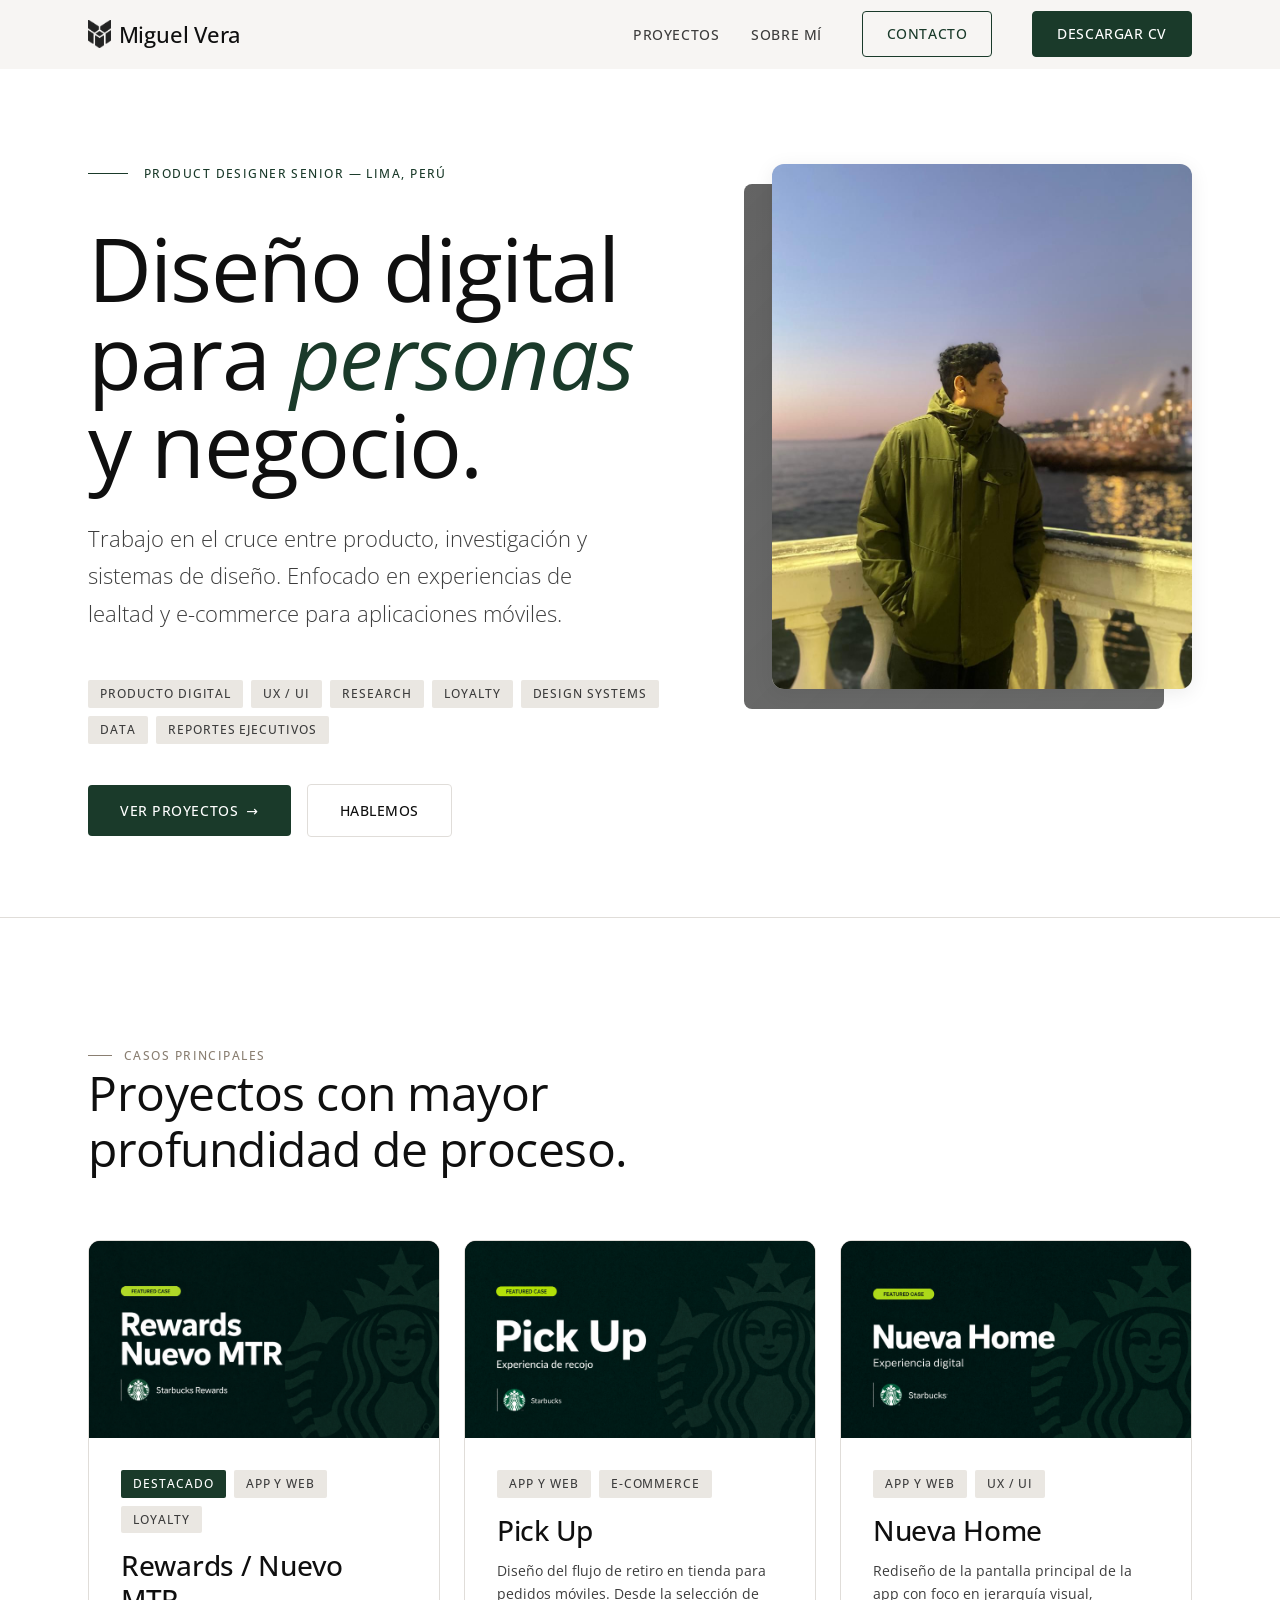
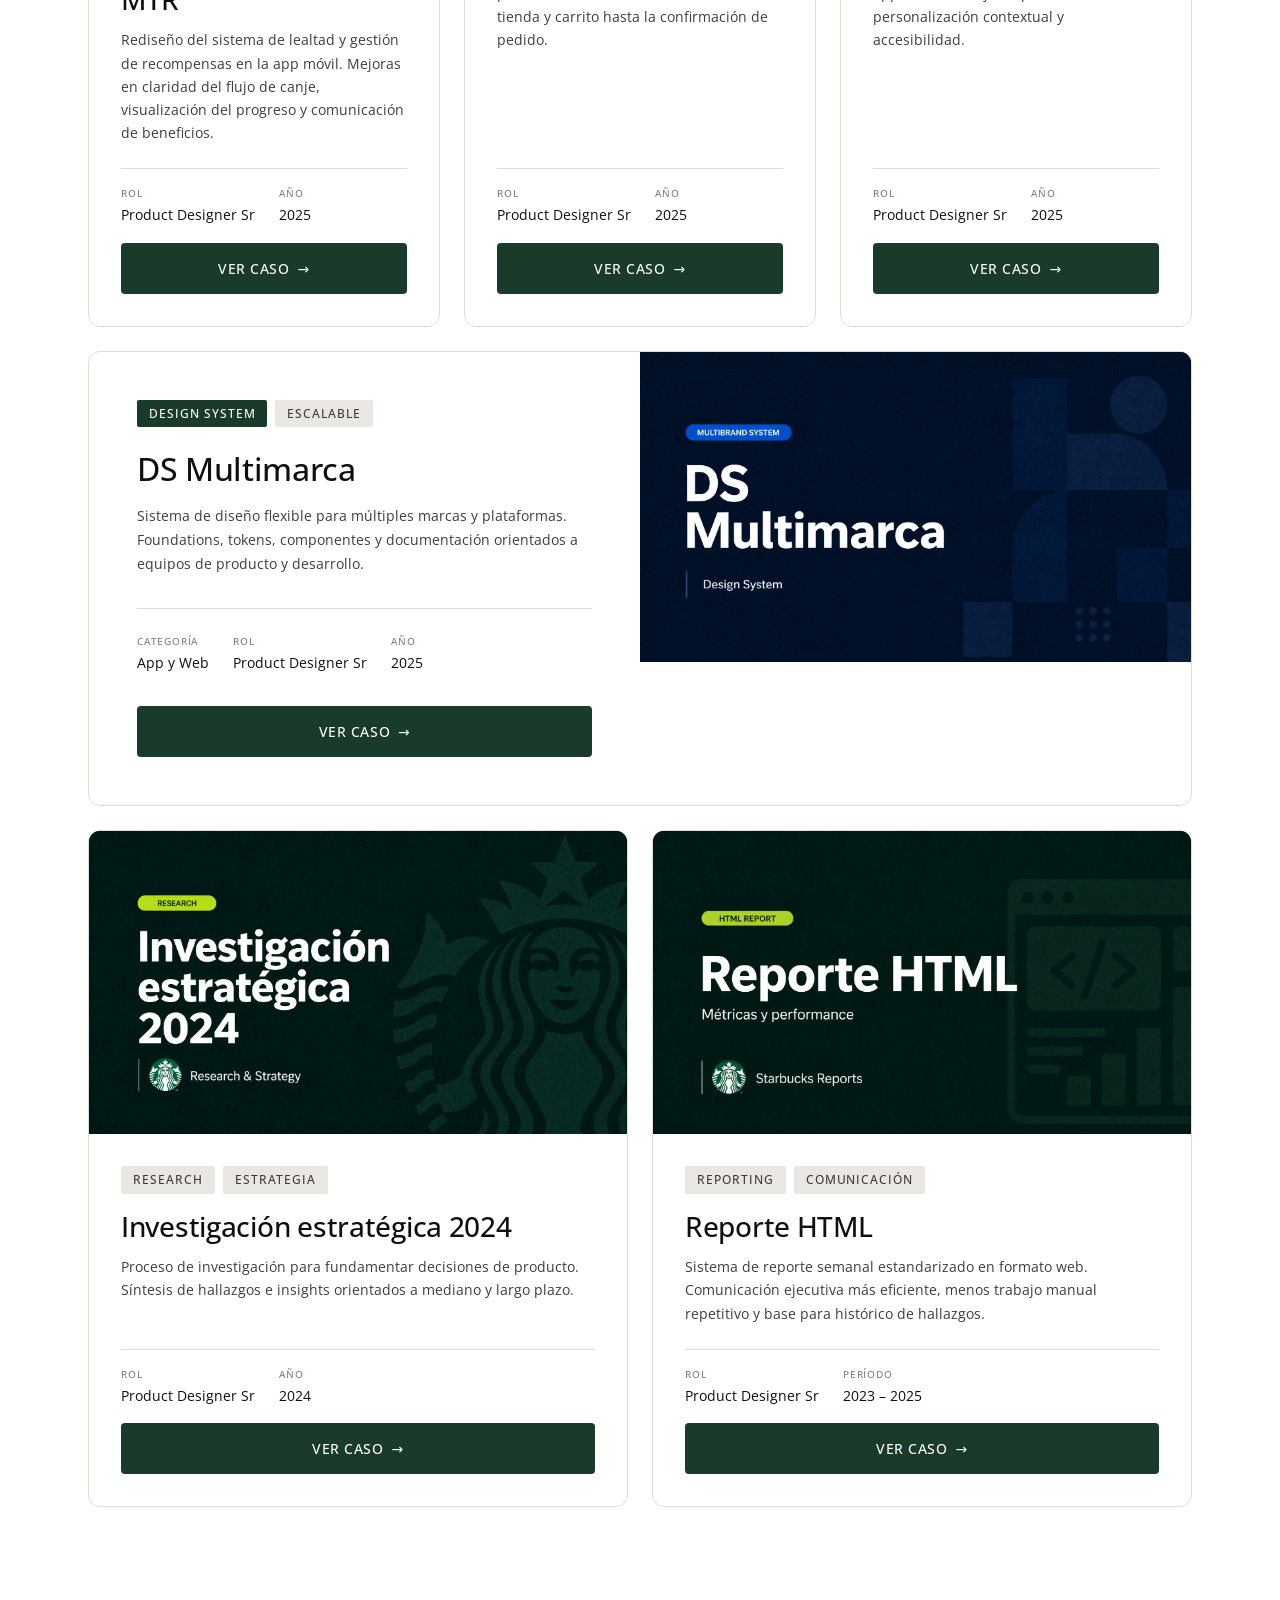
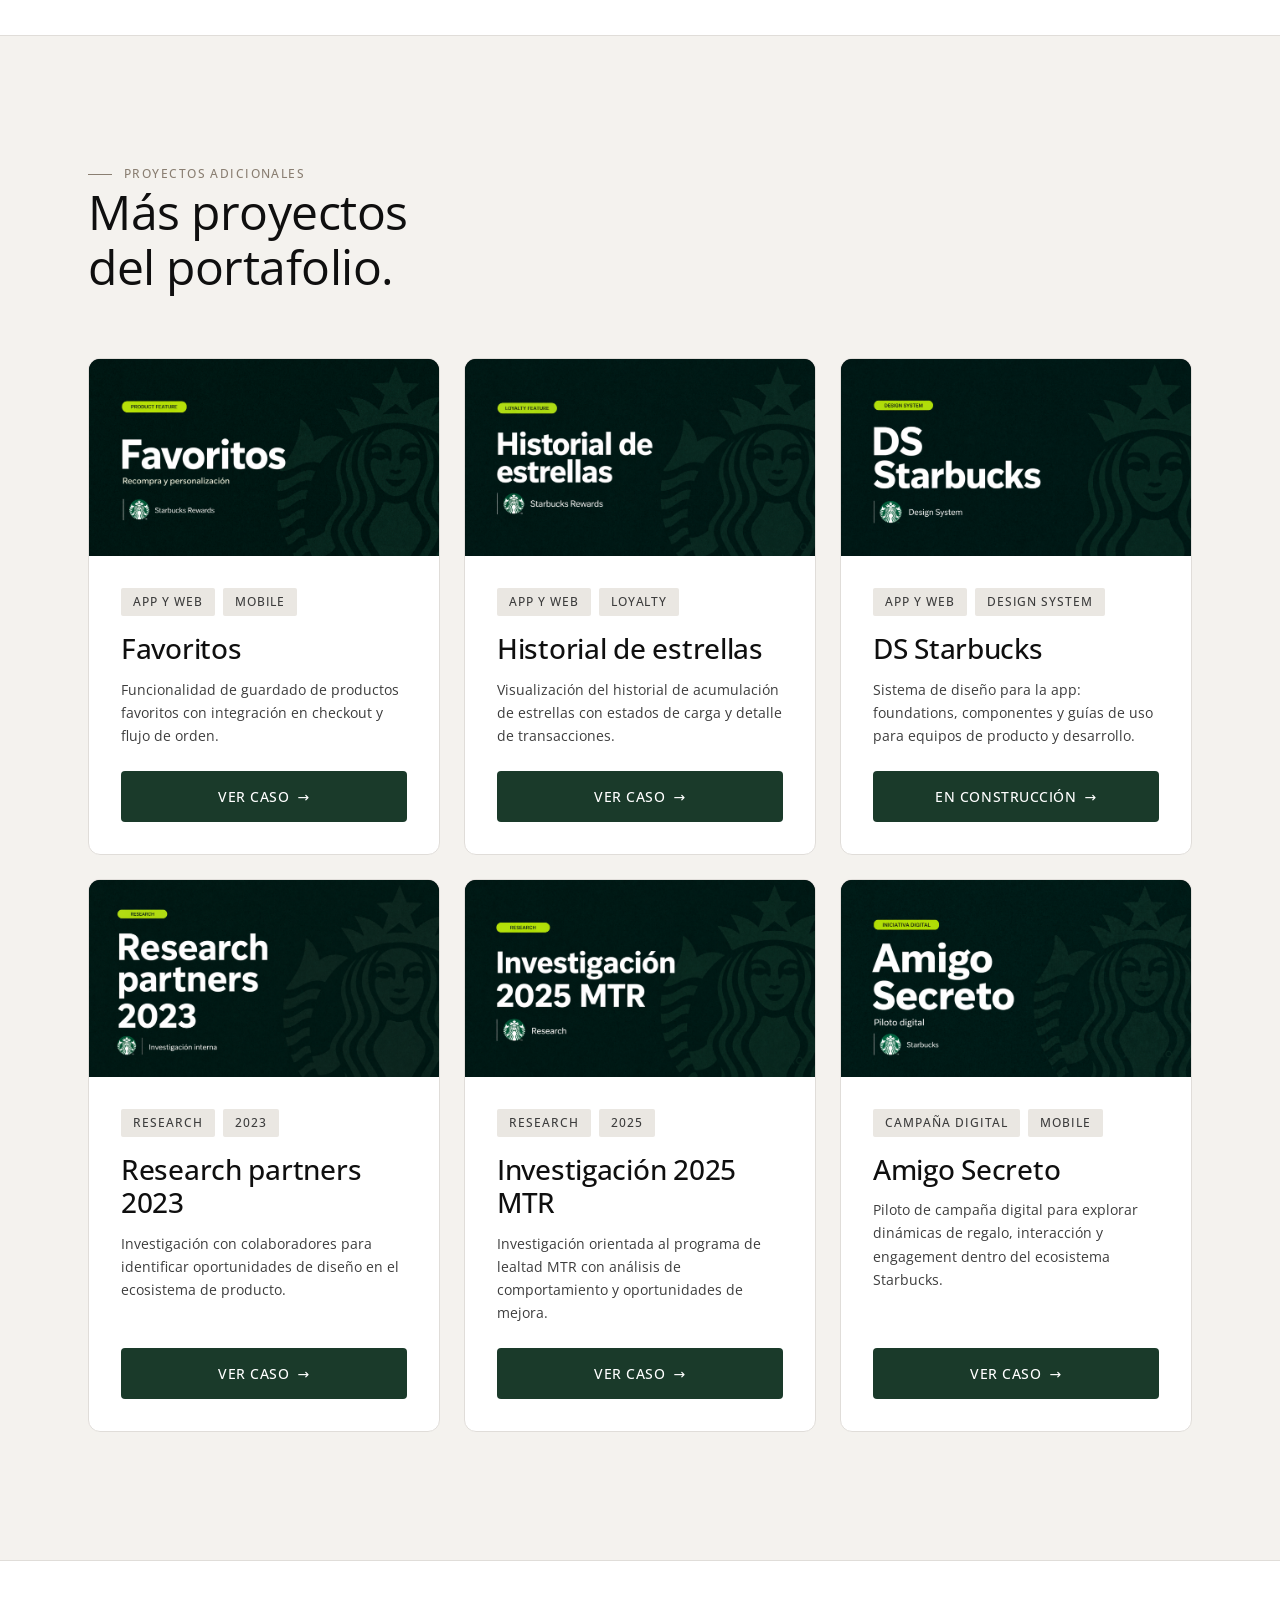
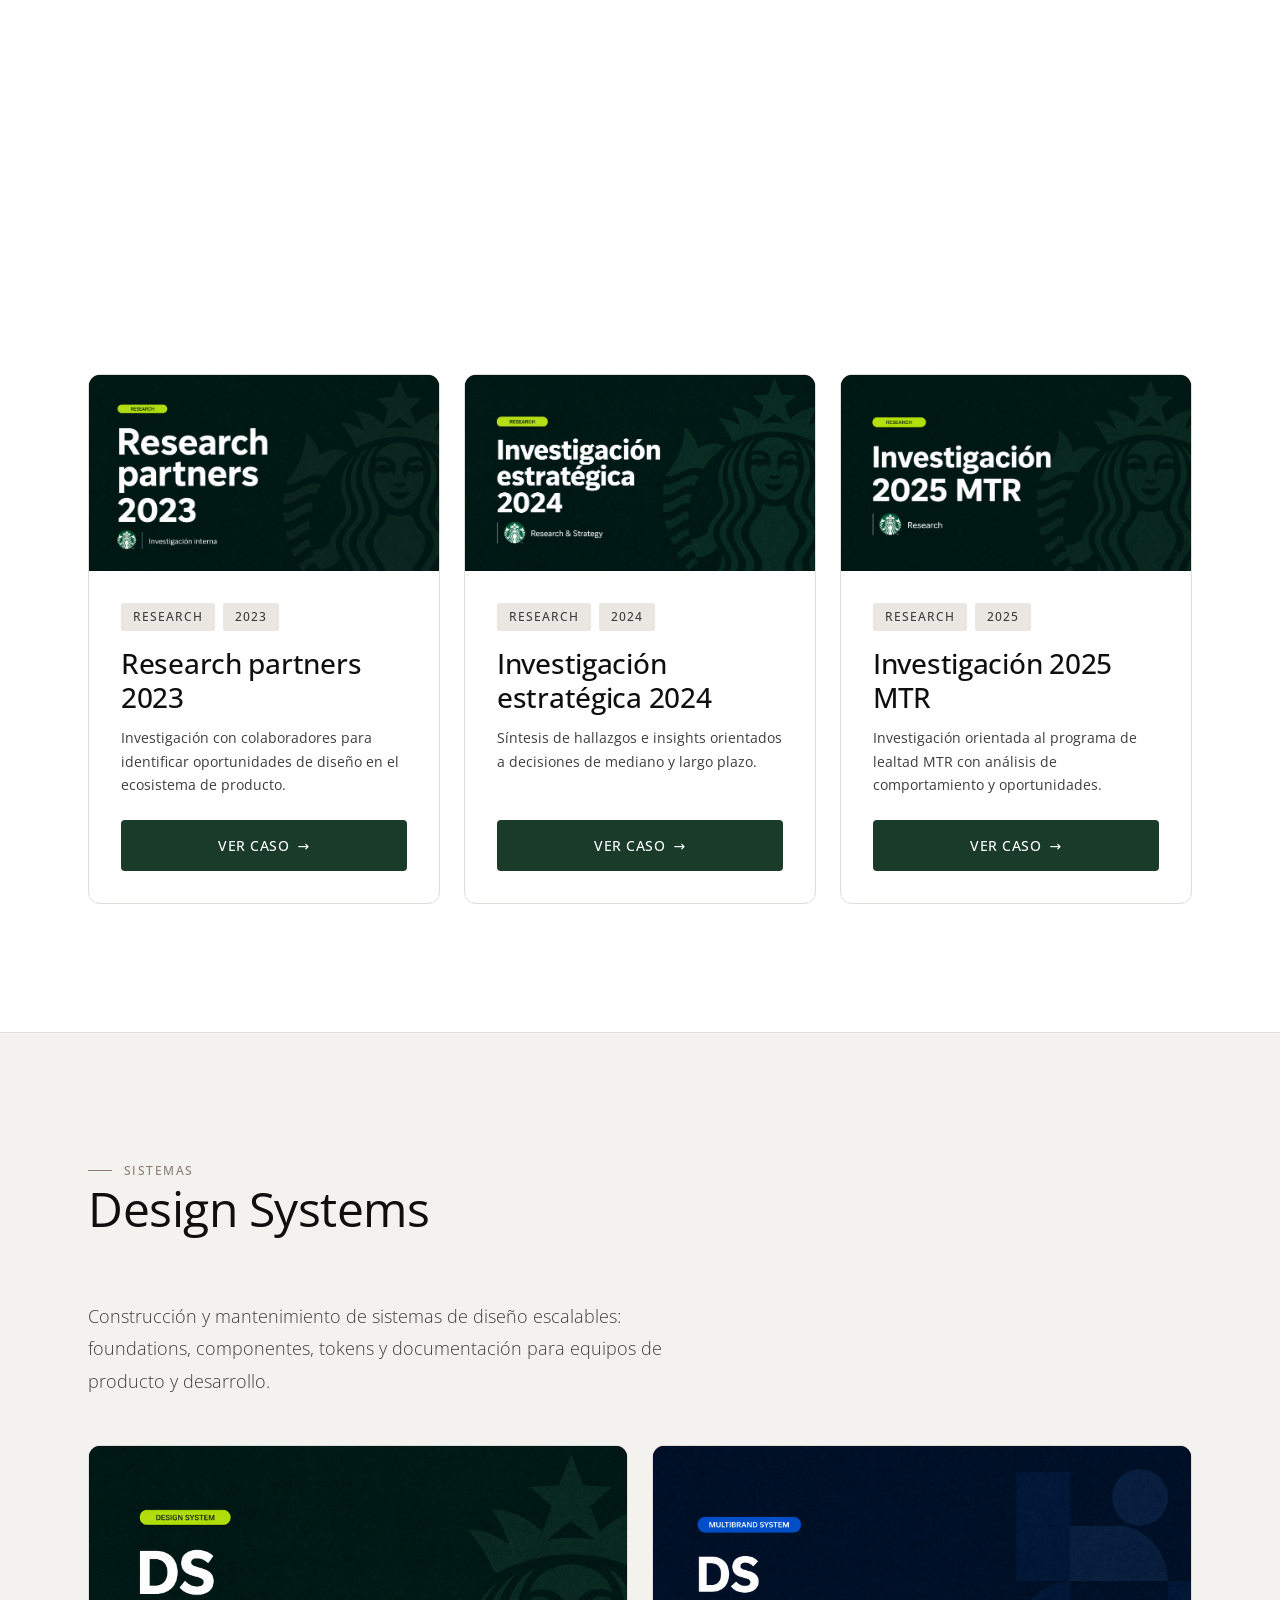
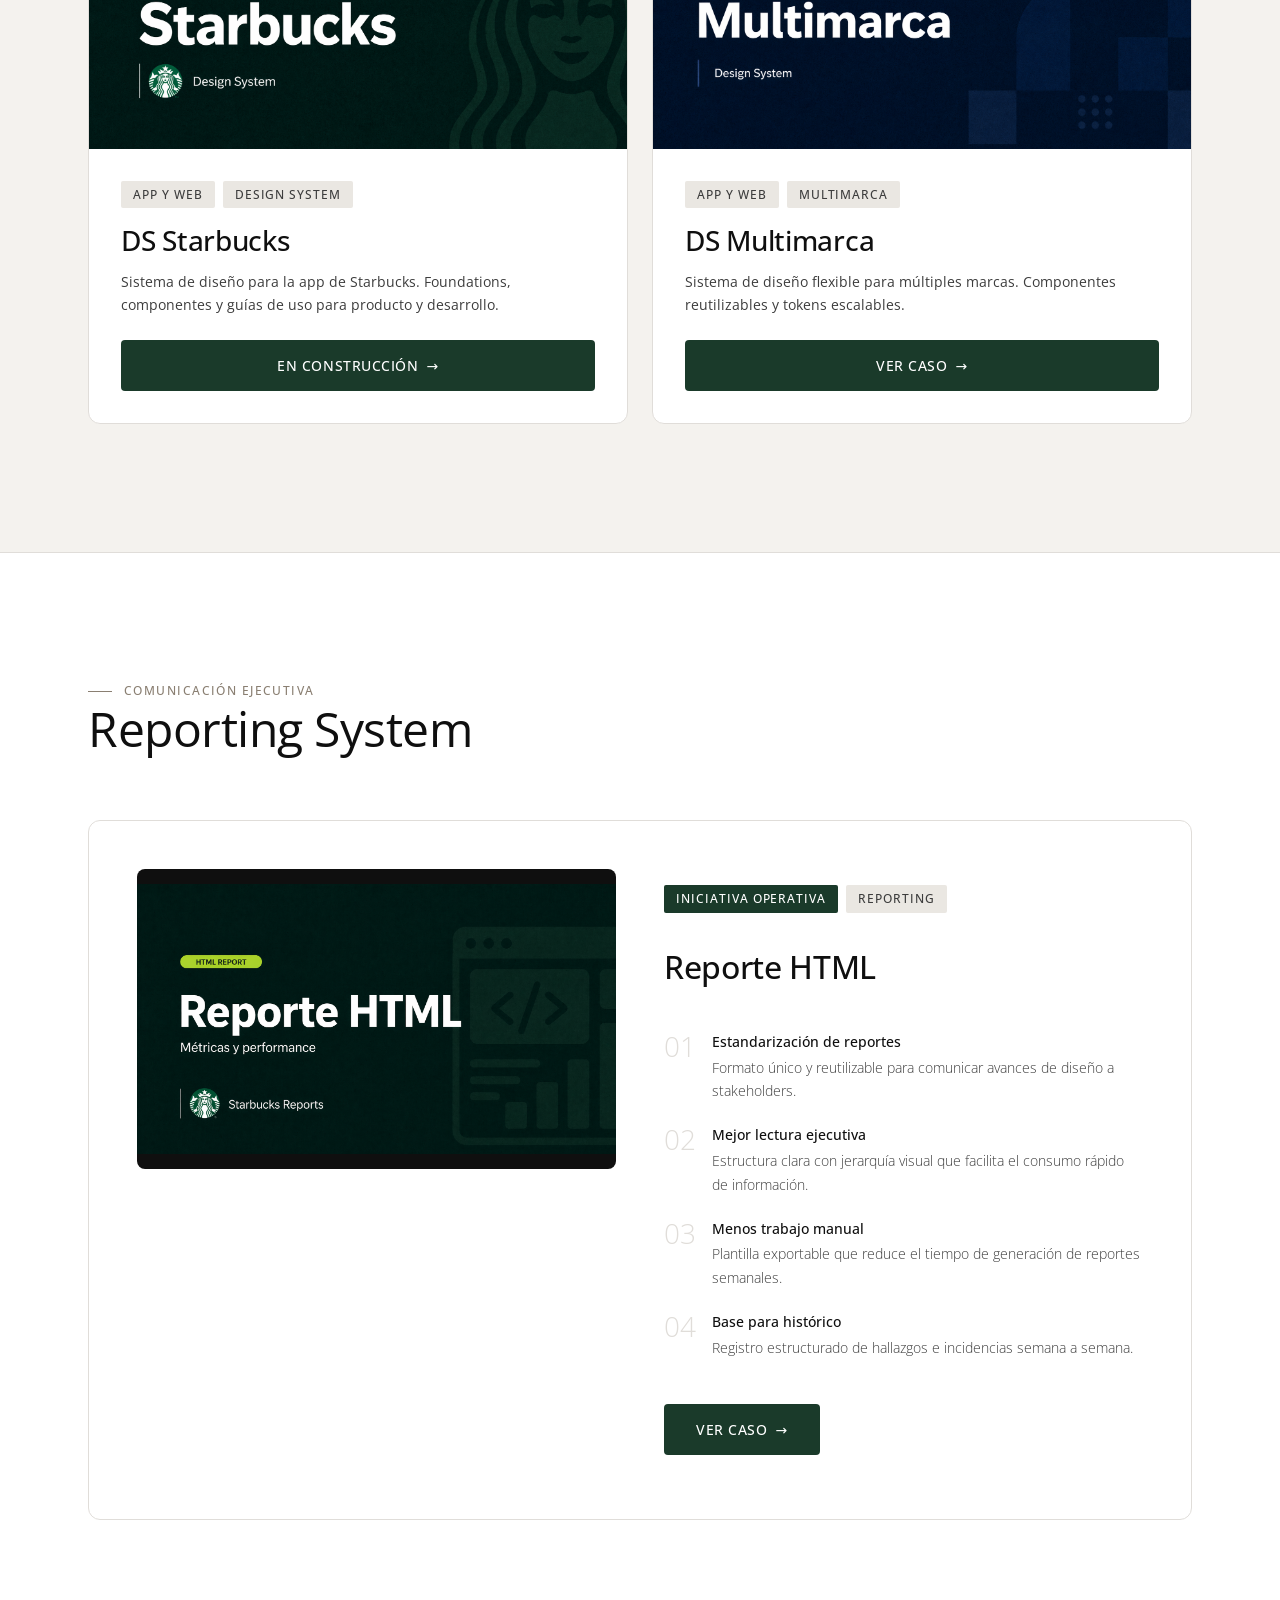
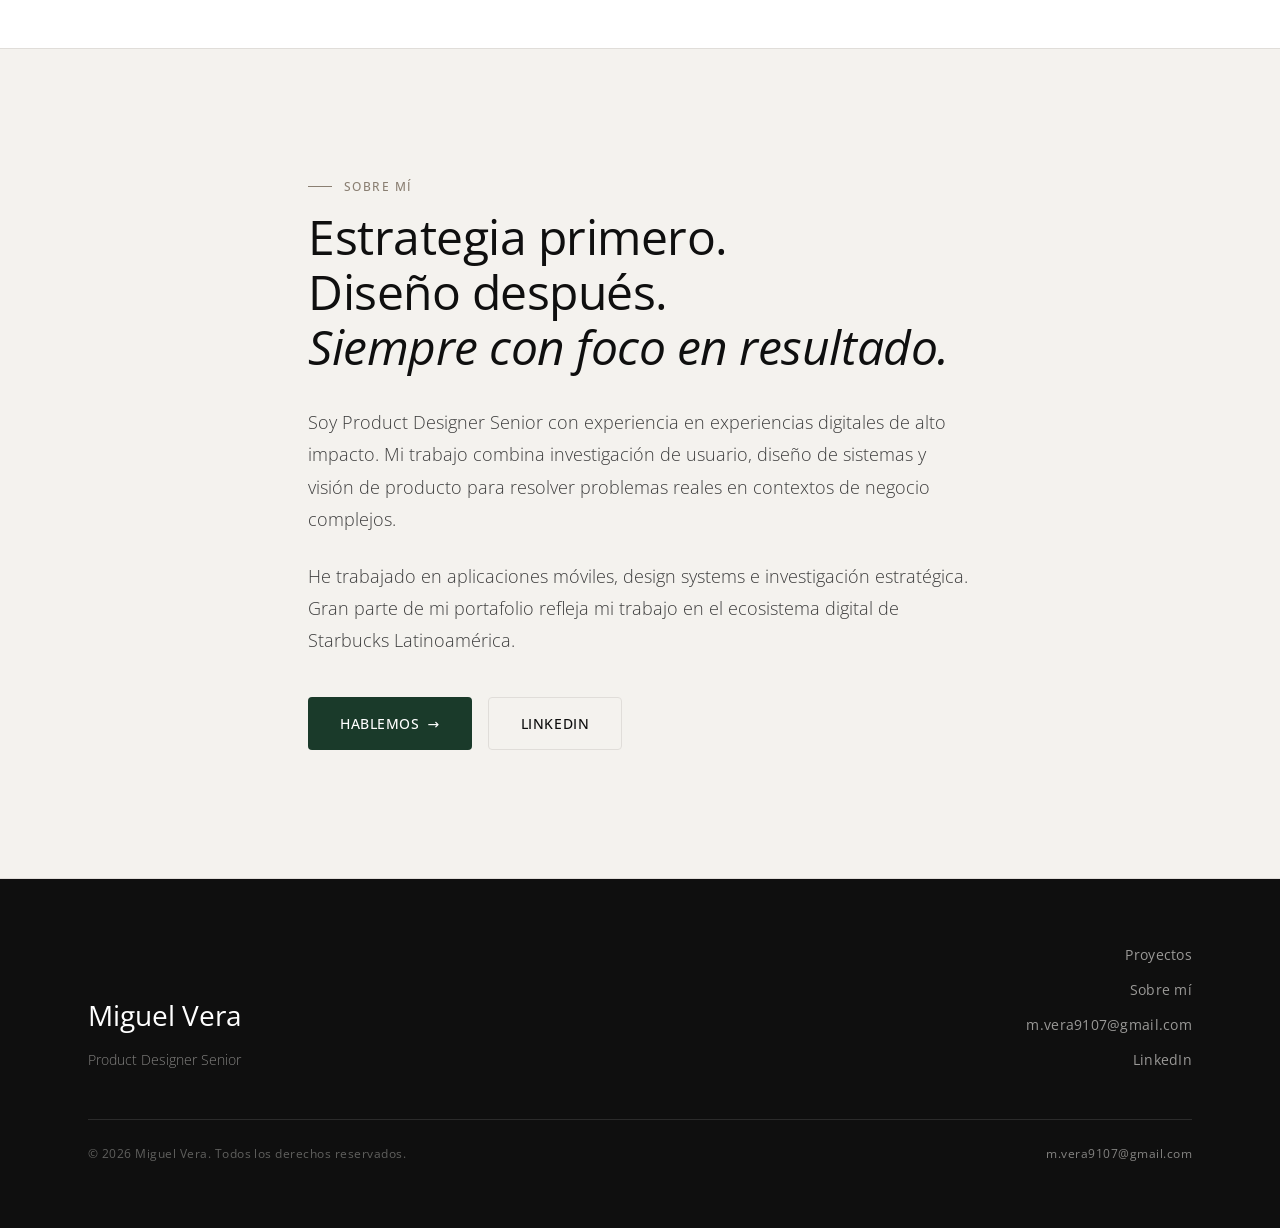
==== commit 71b91480: "Actualiza estructura de case studies y assets del portafolio" ====
--- a/index.html
+++ b/index.html
@@ -132,53 +132,41 @@
           </div>
         </div>
 
-        <!-- FEATURED: Rewards / Nuevo MTR -->
-        <article class="featured-case animate-on-scroll delay-1">
-          <div class="featured-case-image">
-            <img
-              src="assets/projects/rewards-mtr-cover.png"
-              alt="Rewards / Nuevo MTR — portada"
-              loading="lazy"
-              onerror="this.style.display='none'; this.nextElementSibling.style.display='flex';"
-            />
-            <div class="img-placeholder" aria-hidden="true">
-              <svg class="img-placeholder-icon" viewBox="0 0 24 24" fill="none" stroke="currentColor" stroke-width="1"><rect x="3" y="3" width="18" height="18" rx="2"/><circle cx="8.5" cy="8.5" r="1.5"/><polyline points="21 15 16 10 5 21"/></svg>
-              Cover
-            </div>
-          </div>
-          <div class="featured-case-content">
-            <div class="case-tags">
-              <span class="tag tag--accent">Destacado</span>
-              <span class="tag">App y Web</span>
-              <span class="tag">Loyalty</span>
-            </div>
-            <h3 class="case-title">Rewards / Nuevo MTR</h3>
-            <p class="case-description">
-              Rediseño del sistema de lealtad y gestión de recompensas en la app móvil. Mejoras en claridad del flujo de canje, visualización del progreso y comunicación de beneficios.
-            </p>
-            <div class="case-meta">
-              <div class="case-meta-item">
-                <span class="case-meta-label">Categoría</span>
-                <span class="case-meta-value">App y Web</span>
-              </div>
-              <div class="case-meta-item">
-                <span class="case-meta-label">Rol</span>
-                <span class="case-meta-value">Product Designer Sr</span>
-              </div>
-              <div class="case-meta-item">
-                <span class="case-meta-label">Año</span>
-                <span class="case-meta-value">2025</span>
-              </div>
-            </div>
-            <a href="case-rewards-mtr.html" class="btn btn--primary">
-              Ver caso <span class="btn-arrow" aria-hidden="true">&rarr;</span>
-            </a>
-          </div>
-        </article>
-
-        <!-- GRID: Pick Up + Nueva Home -->
+        <!-- GRID: Rewards / Nuevo MTR + Pick Up + Nueva Home -->
         <div class="projects-grid--carousel-wrap">
-        <div class="projects-grid projects-grid--carousel animate-on-scroll delay-2" style="margin-top: var(--space-6);">
+        <div class="projects-grid projects-grid--3 projects-grid--carousel animate-on-scroll delay-1" style="margin-top: var(--space-6);">
+
+          <article class="project-card">
+            <div class="project-card-image">
+              <img
+                src="assets/projects/rewards-mtr-cover.png"
+                alt="Rewards / Nuevo MTR — portada"
+                loading="lazy"
+                onerror="this.style.display='none'; this.nextElementSibling.style.display='flex';"
+              />
+              <div class="img-placeholder" aria-hidden="true">
+                <svg class="img-placeholder-icon" viewBox="0 0 24 24" fill="none" stroke="currentColor" stroke-width="1"><rect x="3" y="3" width="18" height="18" rx="2"/><circle cx="8.5" cy="8.5" r="1.5"/><polyline points="21 15 16 10 5 21"/></svg>
+              </div>
+            </div>
+            <div class="project-card-content">
+              <div class="project-card-tags">
+                <span class="tag tag--accent">Destacado</span>
+                <span class="tag">App y Web</span>
+                <span class="tag">Loyalty</span>
+              </div>
+              <h3 class="project-card-title">Rewards / Nuevo MTR</h3>
+              <p class="project-card-desc">
+                Rediseño del sistema de lealtad y gestión de recompensas en la app móvil. Mejoras en claridad del flujo de canje, visualización del progreso y comunicación de beneficios.
+              </p>
+              <div class="case-meta" style="border-top:1px solid var(--color-border); padding-top:var(--space-4); margin-bottom:var(--space-4);">
+                <div class="case-meta-item"><span class="case-meta-label">Rol</span><span class="case-meta-value">Product Designer Sr</span></div>
+                <div class="case-meta-item"><span class="case-meta-label">Año</span><span class="case-meta-value">2025</span></div>
+              </div>
+              <a href="case-rewards-mtr.html" class="btn btn--primary">
+                Ver caso <span class="btn-arrow" aria-hidden="true">&rarr;</span>
+              </a>
+            </div>
+          </article>
 
           <article class="project-card">
             <div class="project-card-image">
--- a/styles.css
+++ b/styles.css
@@ -549,7 +549,7 @@
 }
 
 .hero {
-  padding-block: var(--space-32) var(--space-24);
+  padding-block: var(--space-20) var(--space-16);
   border-bottom: 1px solid var(--color-border);
 }
 
@@ -2982,4 +2982,112 @@
   .section--alt .projects-grid--carousel-wrap::after {
     background: linear-gradient(to right, transparent, var(--color-bg-alt));
   }
+}
+
+/* ============================================================
+   31. FEATURE CASE SECTIONS — estructura homologada
+   ============================================================ */
+
+.section-eyebrow {
+  display: inline-block;
+  font-size: var(--text-xs);
+  font-weight: 600;
+  letter-spacing: 0.12em;
+  text-transform: uppercase;
+  color: var(--color-accent);
+  margin-bottom: var(--space-3);
+}
+
+.case-section {
+  /* semantic marker — padding inherited from cs-section */
+}
+
+.north-metric {
+  background: var(--color-ink);
+  border-radius: var(--radius-lg);
+  padding: var(--space-10) var(--space-12);
+  margin-top: var(--space-10);
+  margin-bottom: var(--space-8);
+}
+
+.north-metric h3 {
+  font-size: var(--text-xs);
+  font-weight: 600;
+  letter-spacing: 0.12em;
+  text-transform: uppercase;
+  color: rgba(255, 255, 255, 0.5);
+  margin-bottom: var(--space-3);
+}
+
+.north-metric p {
+  font-family: var(--font-display);
+  font-size: clamp(var(--text-xl), 2.5vw, var(--text-2xl));
+  font-weight: 400;
+  color: #fff;
+  line-height: 1.2;
+  letter-spacing: -0.01em;
+}
+
+.feature-metrics .metrics-grid {
+  display: grid;
+  grid-template-columns: 1fr 1fr;
+  gap: var(--space-6);
+  background: transparent;
+  padding: 0;
+  margin-block: var(--space-8) 0;
+  border-radius: 0;
+}
+
+.metric-card {
+  background: var(--color-surface);
+  border: 1px solid var(--color-border);
+  border-radius: var(--radius-lg);
+  padding: var(--space-8);
+}
+
+.metric-card h3 {
+  font-family: var(--font-display);
+  font-size: var(--text-base);
+  font-weight: 500;
+  letter-spacing: -0.01em;
+  color: var(--color-ink);
+  margin-bottom: var(--space-5);
+  padding-bottom: var(--space-4);
+  border-bottom: 1px solid var(--color-border);
+}
+
+.metric-card ul {
+  display: flex;
+  flex-direction: column;
+  gap: var(--space-4);
+}
+
+.metric-card ul li {
+  font-size: var(--text-sm);
+  color: var(--color-ink-light);
+  line-height: 1.65;
+  font-weight: 300;
+  padding-left: var(--space-5);
+  position: relative;
+}
+
+.metric-card ul li::before {
+  content: '';
+  position: absolute;
+  left: 0;
+  top: 7px;
+  width: 6px;
+  height: 6px;
+  border-radius: 50%;
+  background: var(--color-accent);
+}
+
+@media (max-width: 680px) {
+  .feature-metrics .metrics-grid {
+    grid-template-columns: 1fr;
+  }
+
+  .north-metric {
+    padding: var(--space-8);
+  }
 }
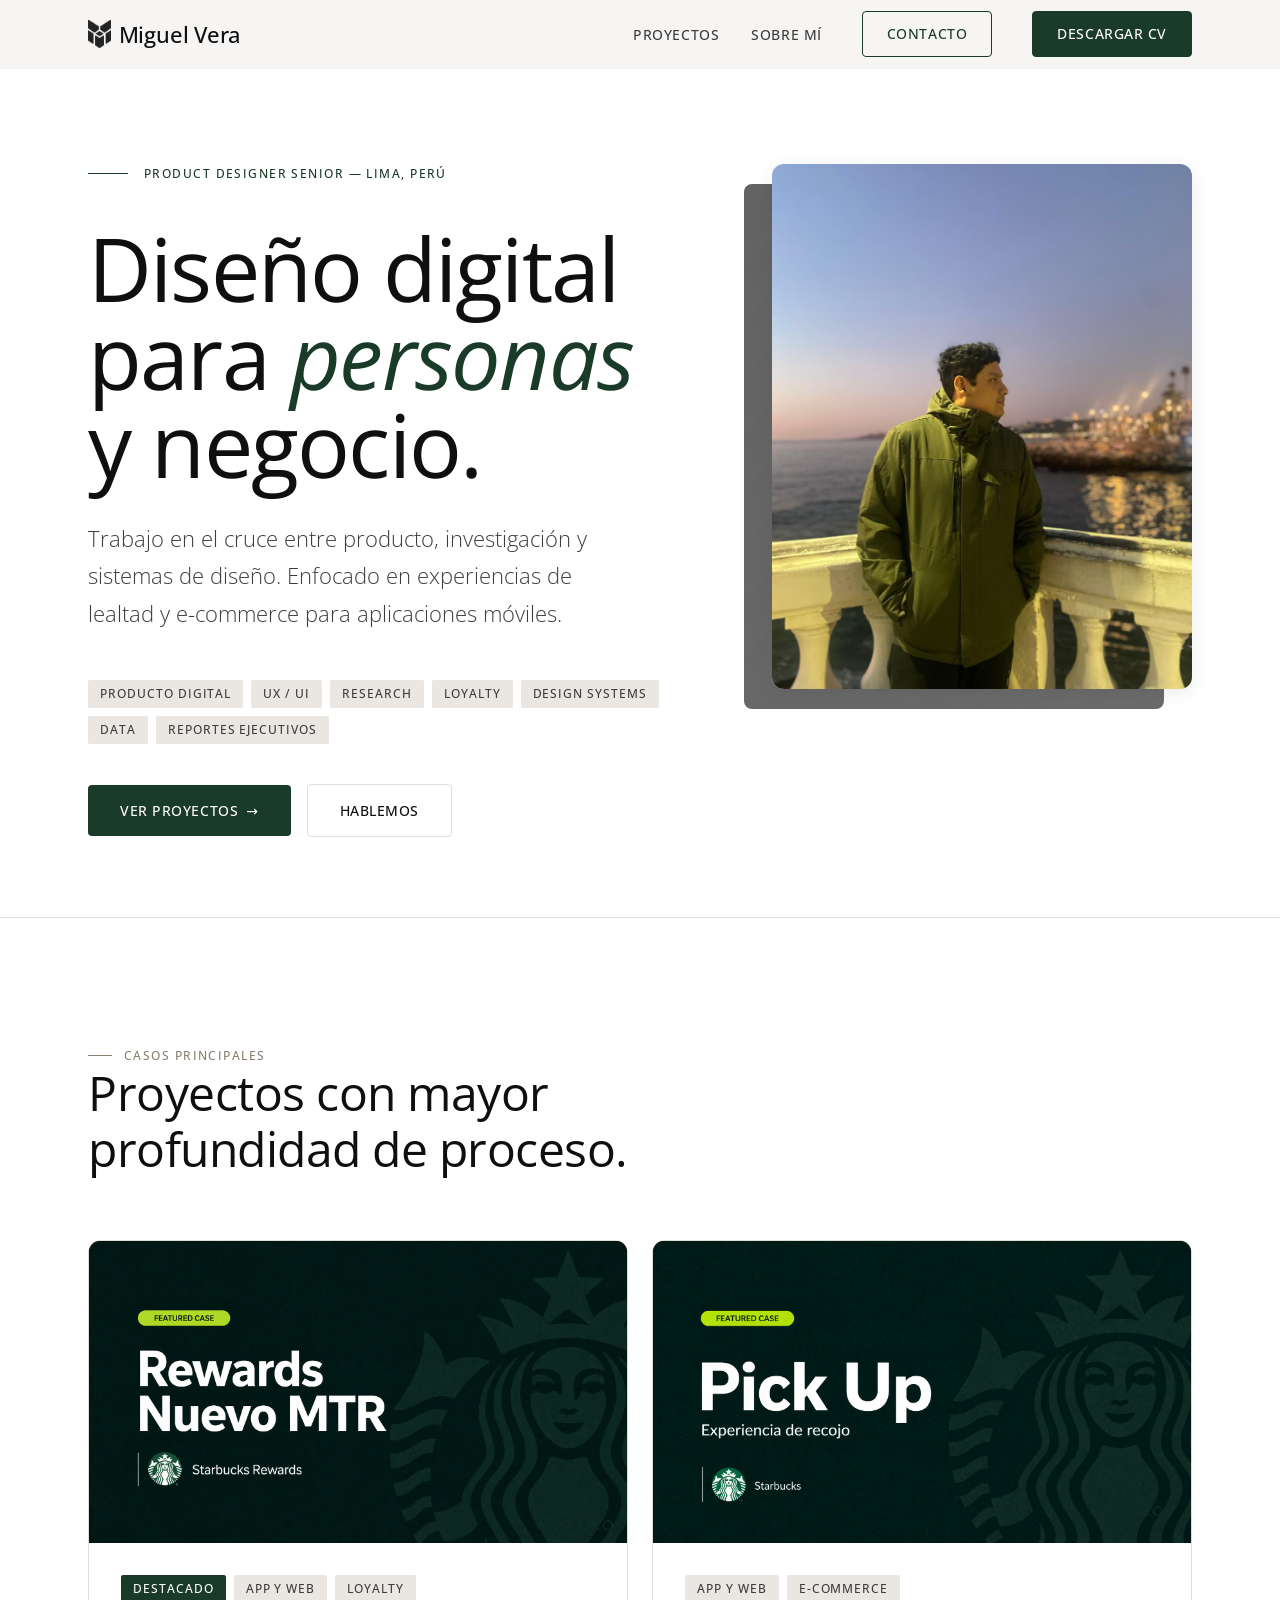
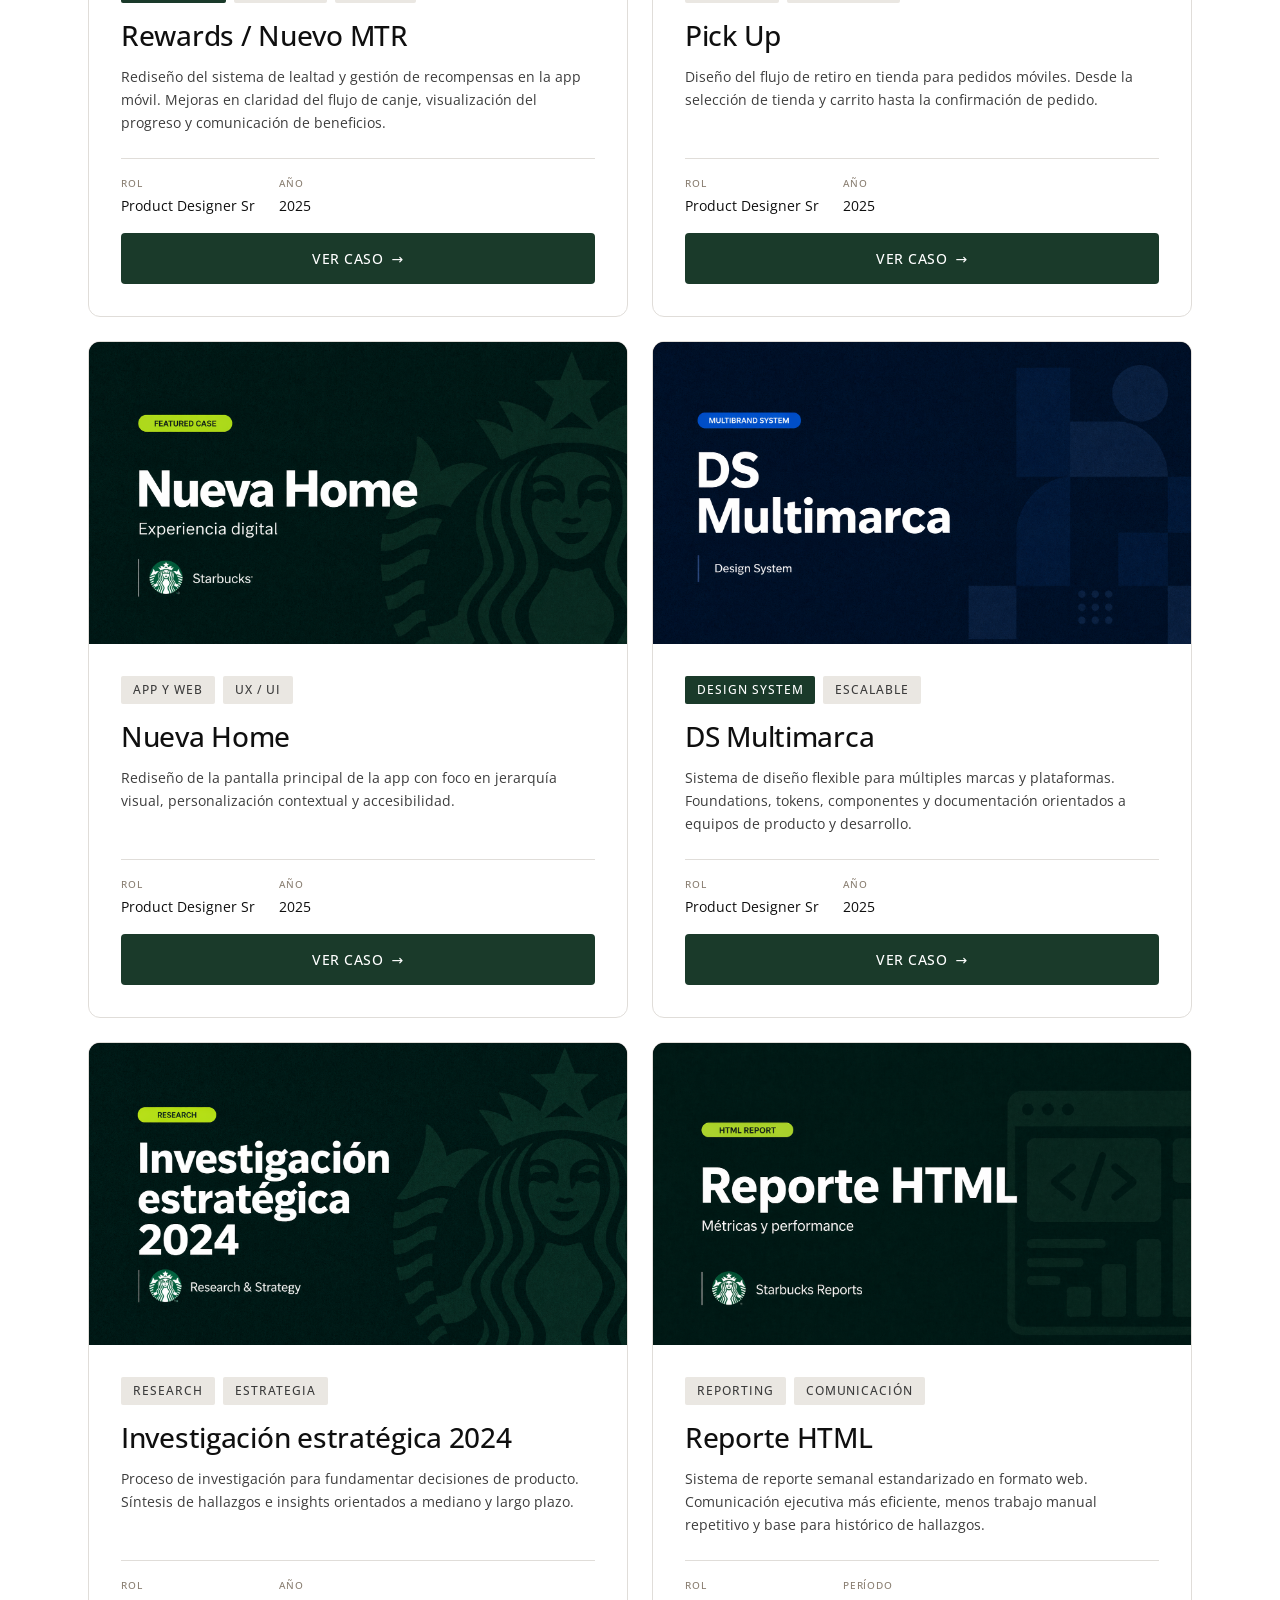
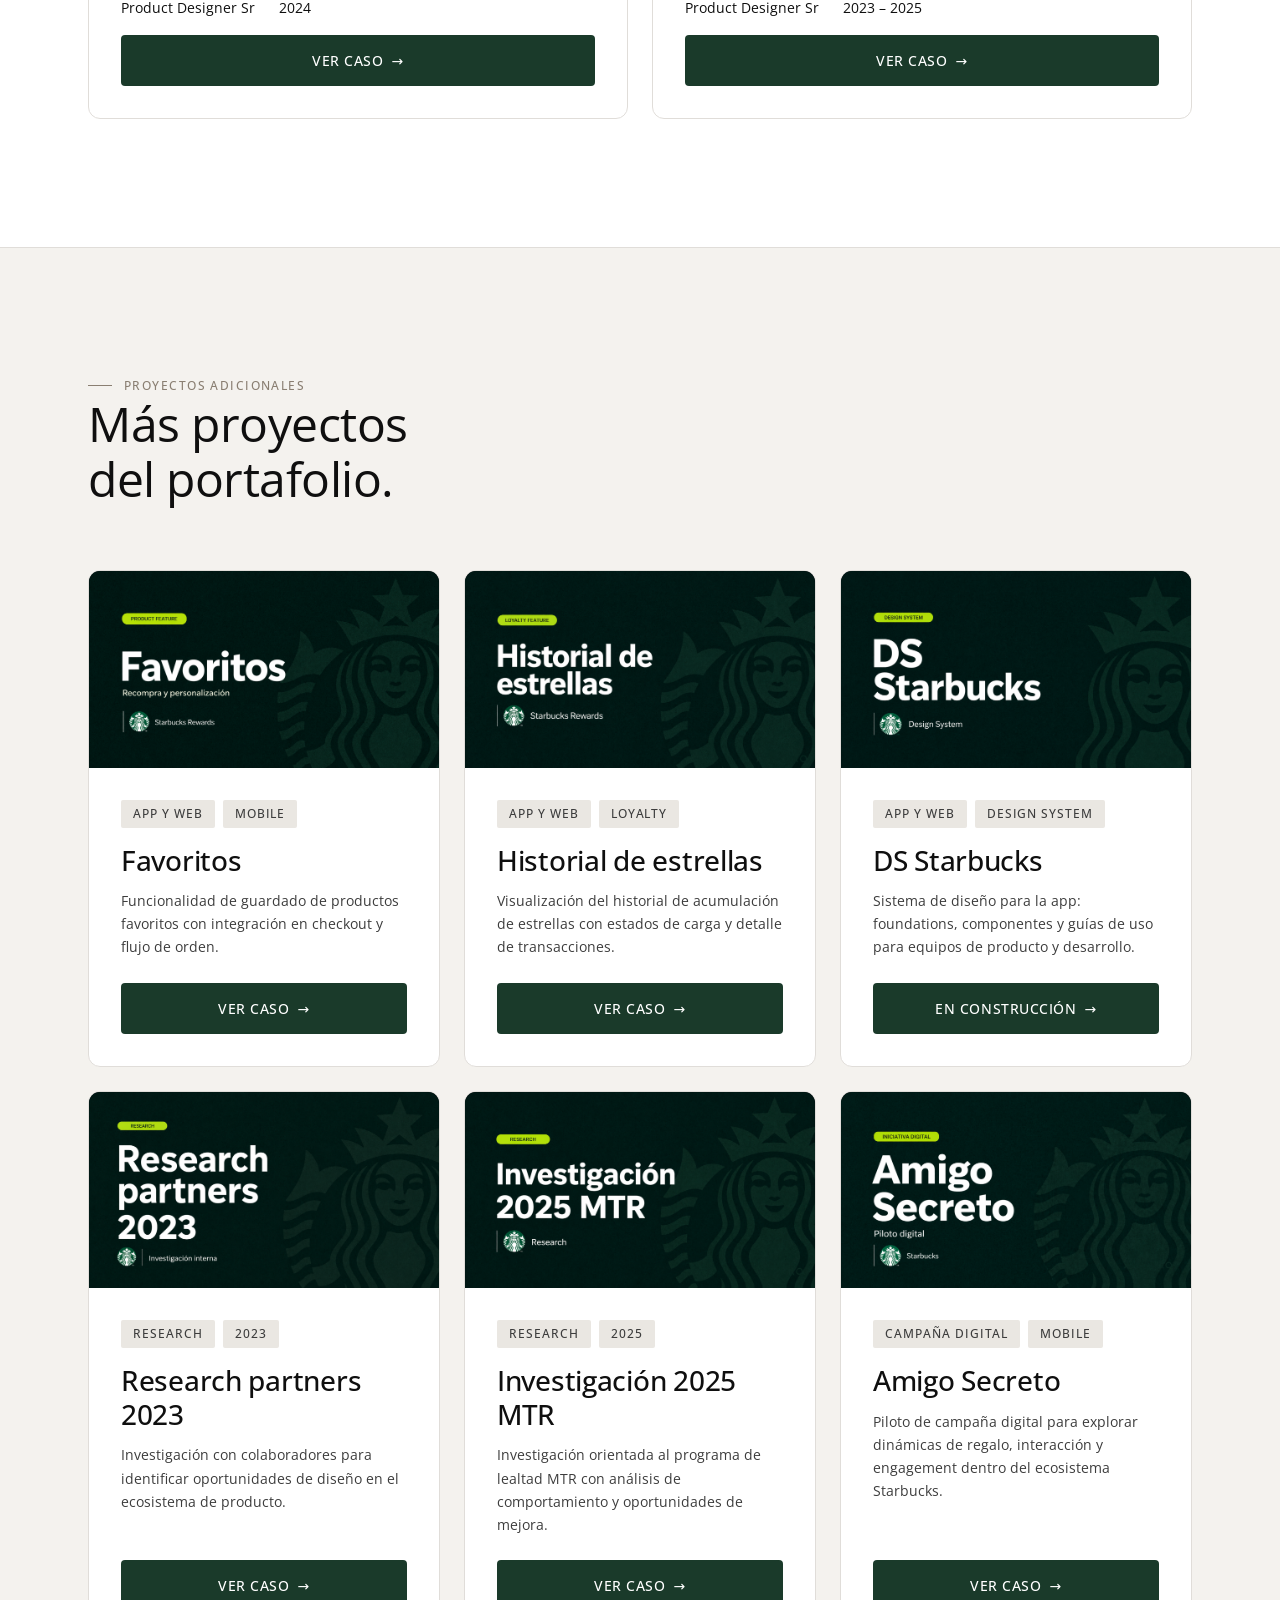
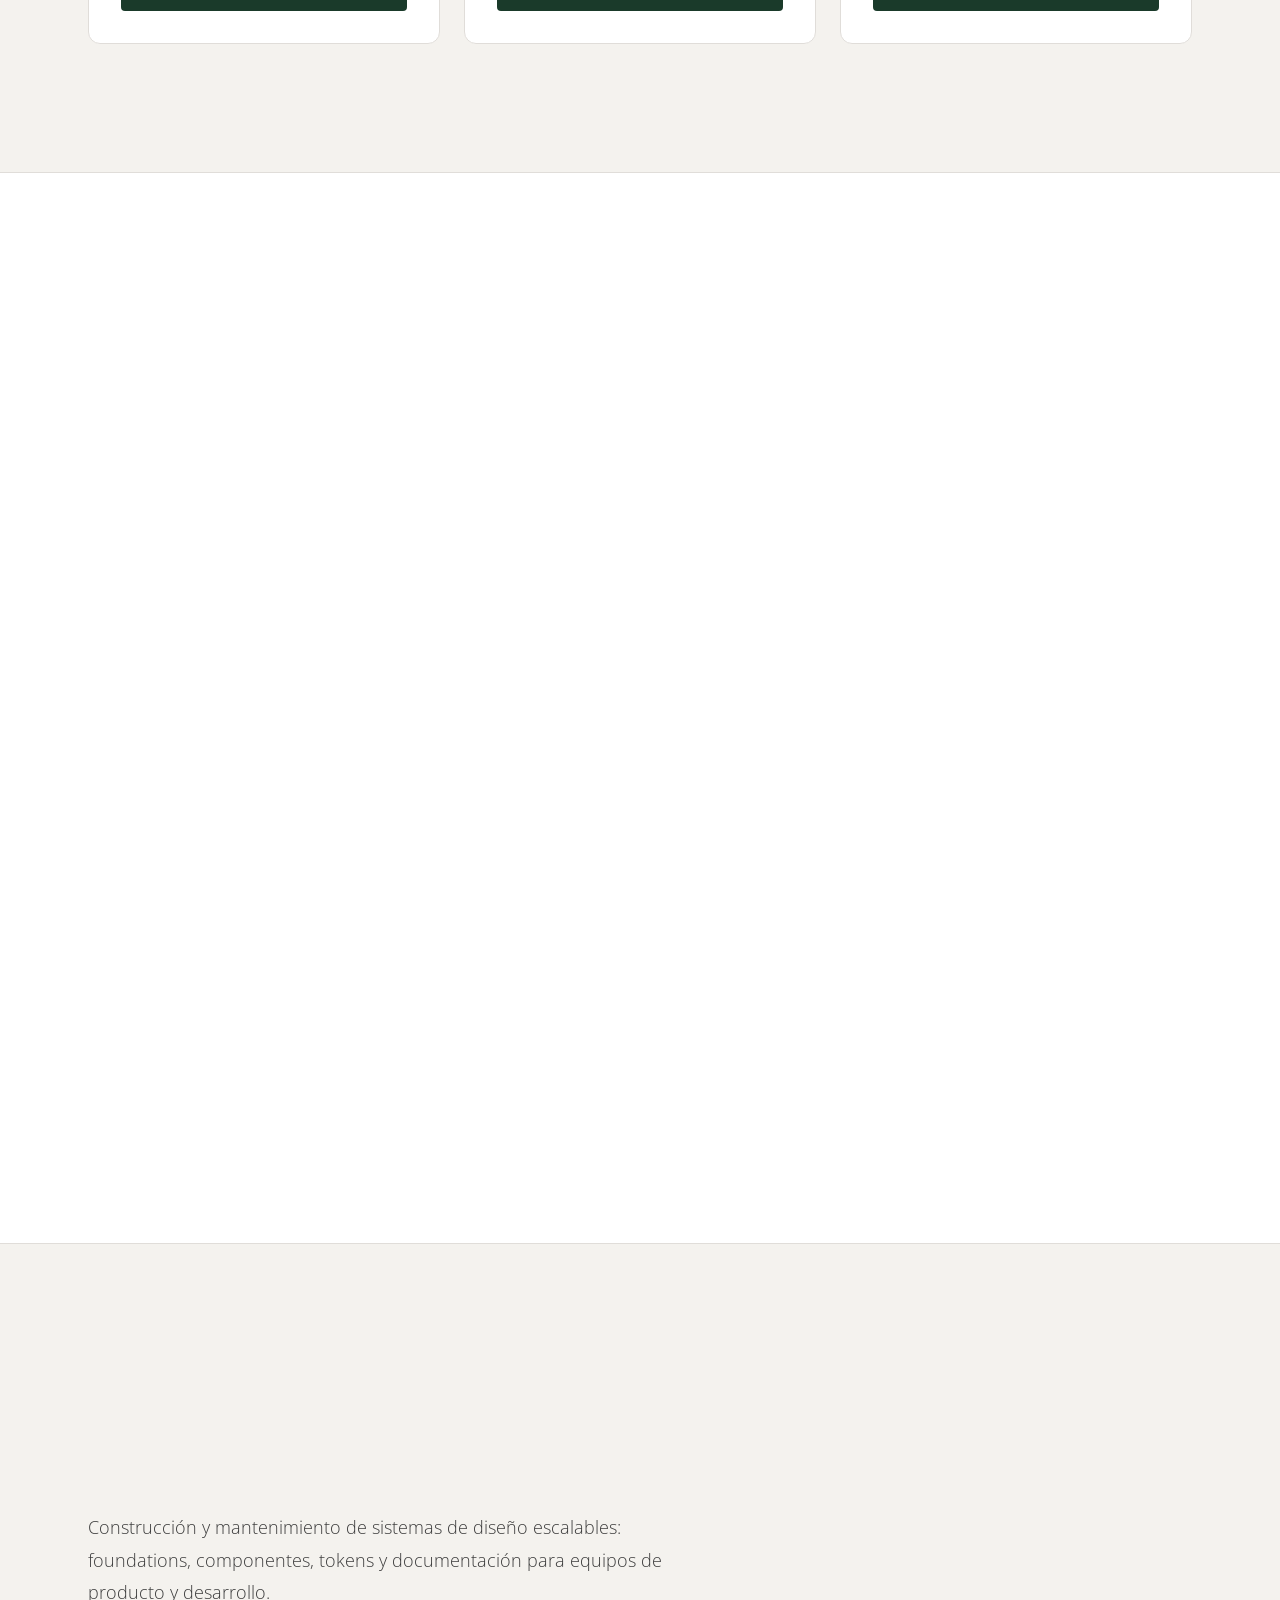
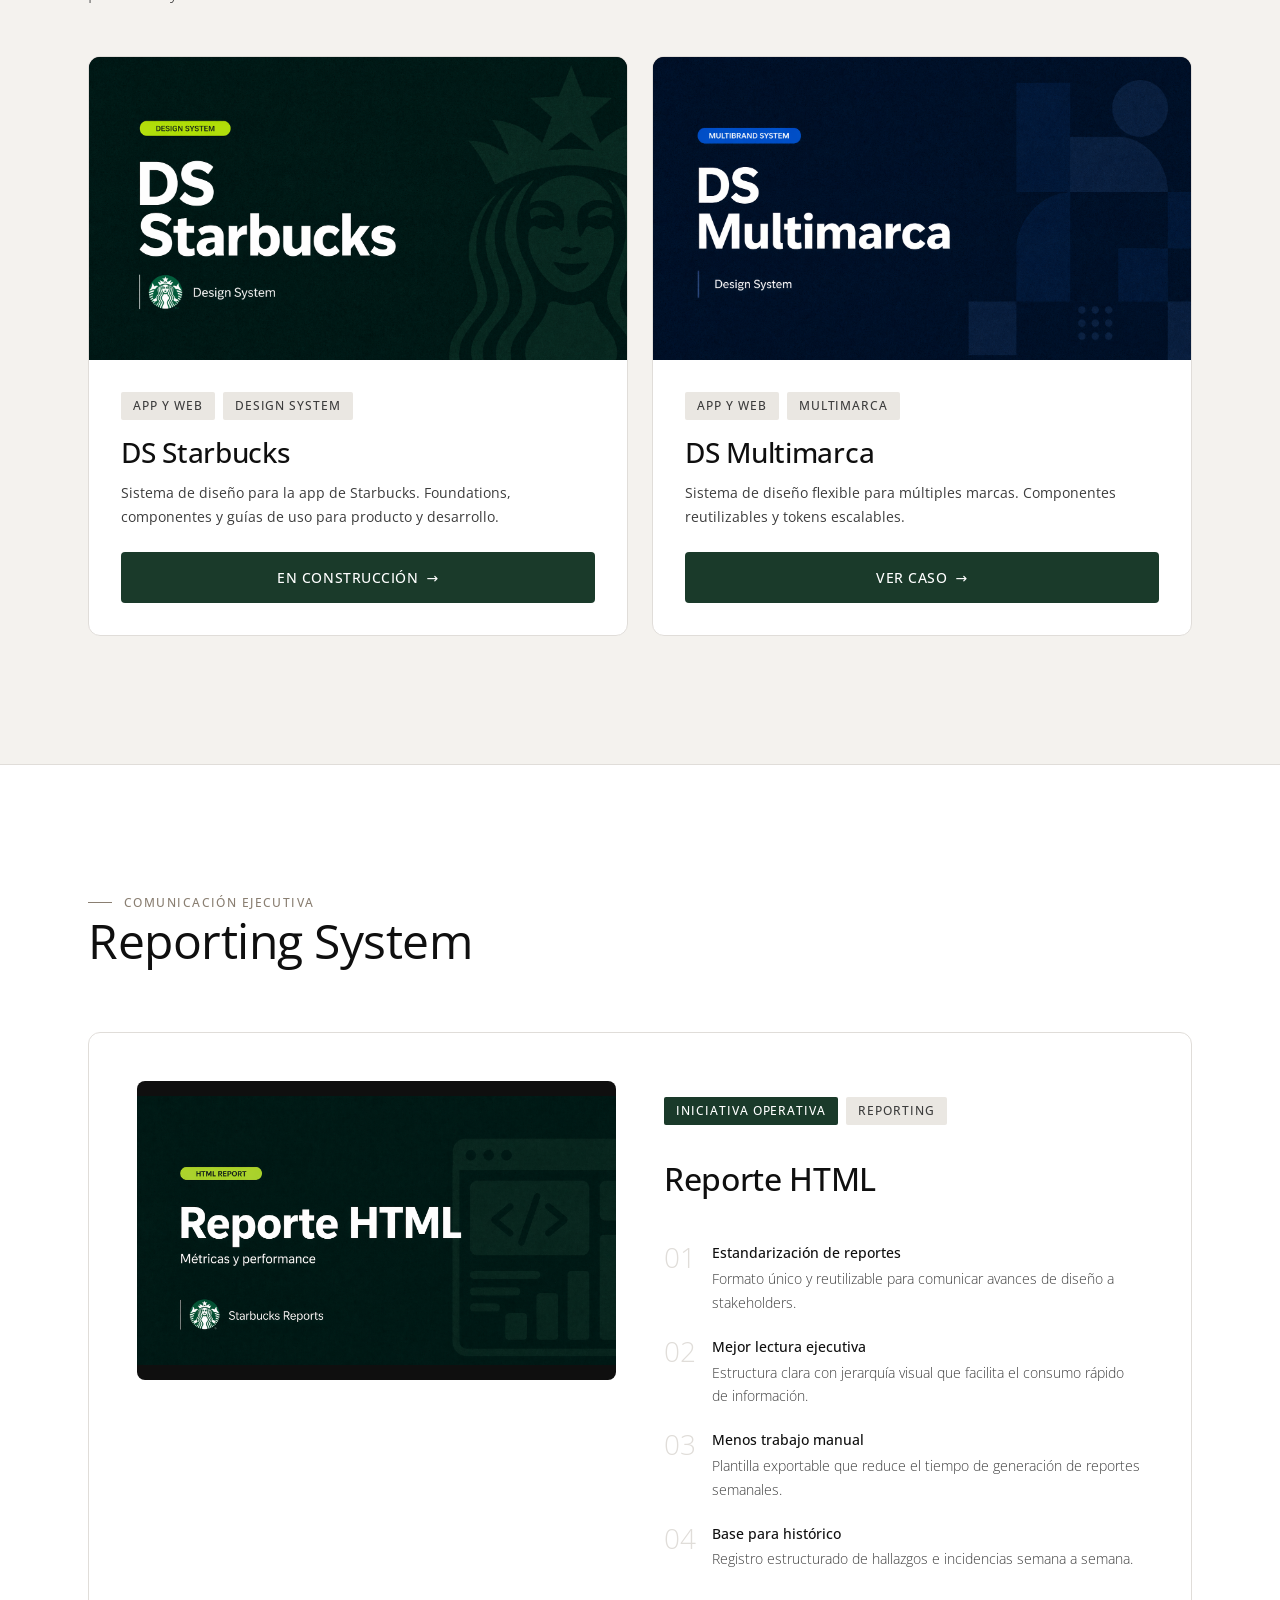
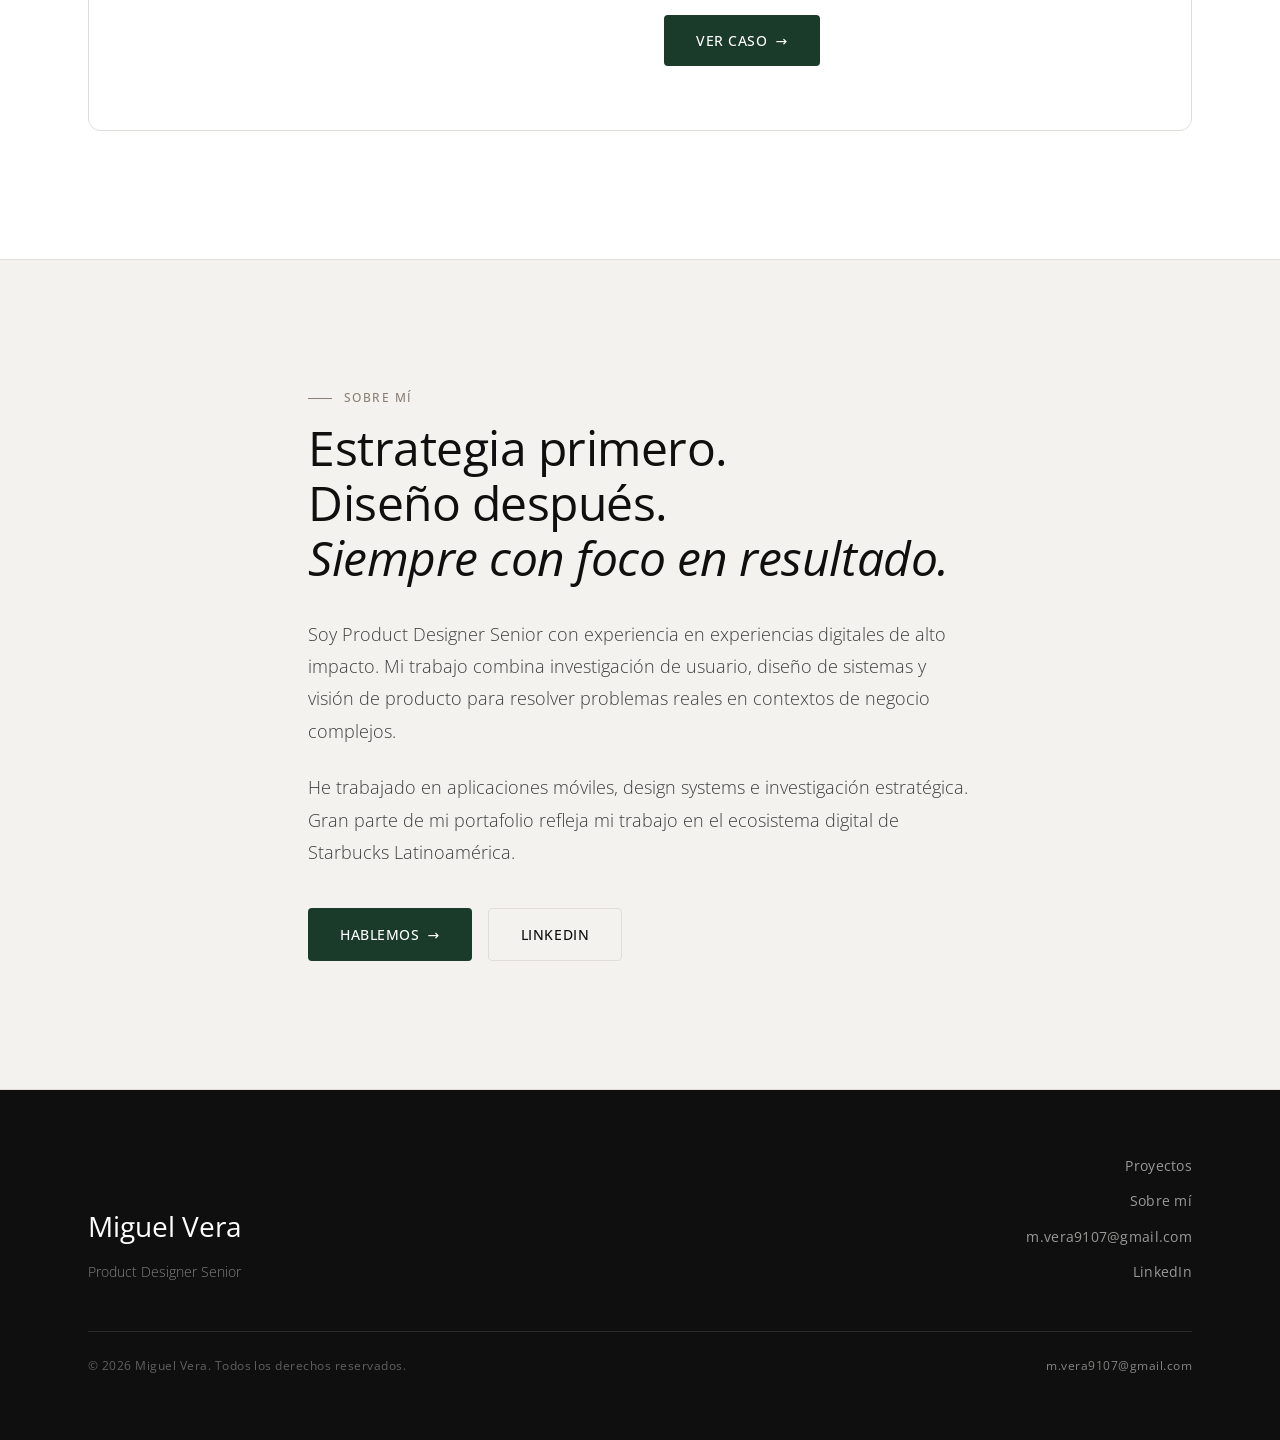
==== commit 17ddb431: "Ajusta grid de proyectos en index" ====
--- a/index.html
+++ b/index.html
@@ -133,147 +133,181 @@
         </div>
 
         <!-- GRID: Rewards / Nuevo MTR + Pick Up + Nueva Home -->
-        <div class="projects-grid--carousel-wrap">
-        <div class="projects-grid projects-grid--3 projects-grid--carousel animate-on-scroll delay-1" style="margin-top: var(--space-6);">
-
-          <article class="project-card">
-            <div class="project-card-image">
-              <img
-                src="assets/projects/rewards-mtr-cover.png"
-                alt="Rewards / Nuevo MTR — portada"
-                loading="lazy"
-                onerror="this.style.display='none'; this.nextElementSibling.style.display='flex';"
-              />
-              <div class="img-placeholder" aria-hidden="true">
-                <svg class="img-placeholder-icon" viewBox="0 0 24 24" fill="none" stroke="currentColor" stroke-width="1"><rect x="3" y="3" width="18" height="18" rx="2"/><circle cx="8.5" cy="8.5" r="1.5"/><polyline points="21 15 16 10 5 21"/></svg>
-              </div>
-            </div>
-            <div class="project-card-content">
-              <div class="project-card-tags">
-                <span class="tag tag--accent">Destacado</span>
-                <span class="tag">App y Web</span>
-                <span class="tag">Loyalty</span>
-              </div>
-              <h3 class="project-card-title">Rewards / Nuevo MTR</h3>
-              <p class="project-card-desc">
-                Rediseño del sistema de lealtad y gestión de recompensas en la app móvil. Mejoras en claridad del flujo de canje, visualización del progreso y comunicación de beneficios.
-              </p>
-              <div class="case-meta" style="border-top:1px solid var(--color-border); padding-top:var(--space-4); margin-bottom:var(--space-4);">
-                <div class="case-meta-item"><span class="case-meta-label">Rol</span><span class="case-meta-value">Product Designer Sr</span></div>
-                <div class="case-meta-item"><span class="case-meta-label">Año</span><span class="case-meta-value">2025</span></div>
-              </div>
-              <a href="case-rewards-mtr.html" class="btn btn--primary">
-                Ver caso <span class="btn-arrow" aria-hidden="true">&rarr;</span>
-              </a>
-            </div>
-          </article>
-
-          <article class="project-card">
-            <div class="project-card-image">
-              <img
-                src="assets/projects/pickup-cover.png"
-                alt="Pick Up — portada"
-                loading="lazy"
-                onerror="this.style.display='none'; this.nextElementSibling.style.display='flex';"
-              />
-              <div class="img-placeholder" aria-hidden="true">
-                <svg class="img-placeholder-icon" viewBox="0 0 24 24" fill="none" stroke="currentColor" stroke-width="1"><rect x="3" y="3" width="18" height="18" rx="2"/><circle cx="8.5" cy="8.5" r="1.5"/><polyline points="21 15 16 10 5 21"/></svg>
-              </div>
-            </div>
-            <div class="project-card-content">
-              <div class="project-card-tags">
-                <span class="tag">App y Web</span>
-                <span class="tag">E-commerce</span>
-              </div>
-              <h3 class="project-card-title">Pick Up</h3>
-              <p class="project-card-desc">
-                Diseño del flujo de retiro en tienda para pedidos móviles. Desde la selección de tienda y carrito hasta la confirmación de pedido.
-              </p>
-              <div class="case-meta" style="border-top:1px solid var(--color-border); padding-top:var(--space-4); margin-bottom:var(--space-4);">
-                <div class="case-meta-item"><span class="case-meta-label">Rol</span><span class="case-meta-value">Product Designer Sr</span></div>
-                <div class="case-meta-item"><span class="case-meta-label">Año</span><span class="case-meta-value">2025</span></div>
-              </div>
-              <a href="case-pickup.html" class="btn btn--primary">
-                Ver caso <span class="btn-arrow" aria-hidden="true">&rarr;</span>
-              </a>
-            </div>
-          </article>
-
-          <article class="project-card">
-            <div class="project-card-image">
-              <img
-                src="assets/projects/nueva-home-cover.png"
-                alt="Nueva Home — portada"
-                loading="lazy"
-                onerror="this.style.display='none'; this.nextElementSibling.style.display='flex';"
-              />
-              <div class="img-placeholder" aria-hidden="true">
-                <svg class="img-placeholder-icon" viewBox="0 0 24 24" fill="none" stroke="currentColor" stroke-width="1"><rect x="3" y="3" width="18" height="18" rx="2"/><circle cx="8.5" cy="8.5" r="1.5"/><polyline points="21 15 16 10 5 21"/></svg>
-              </div>
-            </div>
-            <div class="project-card-content">
-              <div class="project-card-tags">
-                <span class="tag">App y Web</span>
-                <span class="tag">UX / UI</span>
-              </div>
-              <h3 class="project-card-title">Nueva Home</h3>
-              <p class="project-card-desc">
-                Rediseño de la pantalla principal de la app con foco en jerarquía visual, personalización contextual y accesibilidad.
-              </p>
-              <div class="case-meta" style="border-top:1px solid var(--color-border); padding-top:var(--space-4); margin-bottom:var(--space-4);">
-                <div class="case-meta-item"><span class="case-meta-label">Rol</span><span class="case-meta-value">Product Designer Sr</span></div>
-                <div class="case-meta-item"><span class="case-meta-label">Año</span><span class="case-meta-value">2025</span></div>
-              </div>
-              <a href="case-nueva-home.html" class="btn btn--primary">
-                Ver caso <span class="btn-arrow" aria-hidden="true">&rarr;</span>
-              </a>
-            </div>
-          </article>
-
-        </div>
-        </div><!-- /.projects-grid--carousel-wrap -->
-
-        <!-- FEATURED: DS Multimarca (invertido) -->
-        <article class="featured-case animate-on-scroll" style="margin-top:var(--space-6); direction:rtl;">
-          <div class="featured-case-image" style="direction:ltr;">
-            <img
-              src="assets/projects/ds-multimarca-cover.png"
-              alt="DS Multimarca — portada"
-              loading="lazy"
-              onerror="this.style.display='none'; this.nextElementSibling.style.display='flex';"
-            />
-            <div class="img-placeholder" aria-hidden="true">
-              <svg class="img-placeholder-icon" viewBox="0 0 24 24" fill="none" stroke="currentColor" stroke-width="1"><rect x="3" y="3" width="18" height="18" rx="2"/><circle cx="8.5" cy="8.5" r="1.5"/><polyline points="21 15 16 10 5 21"/></svg>
-              Cover
-            </div>
-          </div>
-          <div class="featured-case-content" style="direction:ltr;">
-            <div class="case-tags">
-              <span class="tag tag--accent">Design System</span>
-              <span class="tag">Escalable</span>
-            </div>
-            <h3 class="case-title">DS Multimarca</h3>
-            <p class="case-description">
-              Sistema de diseño flexible para múltiples marcas y plataformas. Foundations, tokens, componentes y documentación orientados a equipos de producto y desarrollo.
-            </p>
-            <div class="case-meta">
-              <div class="case-meta-item">
-                <span class="case-meta-label">Categoría</span>
-                <span class="case-meta-value">App y Web</span>
-              </div>
-              <div class="case-meta-item">
-                <span class="case-meta-label">Rol</span>
-                <span class="case-meta-value">Product Designer Sr</span>
-              </div>
-              <div class="case-meta-item">
-                <span class="case-meta-label">Año</span>
-                <span class="case-meta-value">2025</span>
-              </div>
-            </div>
-            <a href="case-ds-multimarca.html" class="btn btn--primary">
-              Ver caso <span class="btn-arrow" aria-hidden="true">&rarr;</span>
-            </a>
-          </div>
+        <!-- GRID: Casos principales -->
+<div class="projects-grid--carousel-wrap">
+  <div class="projects-grid projects-grid--carousel animate-on-scroll delay-1" style="margin-top: var(--space-6);">
+
+    <article class="project-card">
+      <div class="project-card-image">
+        <img
+          src="assets/projects/rewards-mtr-cover.png"
+          alt="Rewards / Nuevo MTR — portada"
+          loading="lazy"
+          onerror="this.style.display='none'; this.nextElementSibling.style.display='flex';"
+        />
+        <div class="img-placeholder" aria-hidden="true">
+          <svg class="img-placeholder-icon" viewBox="0 0 24 24" fill="none" stroke="currentColor" stroke-width="1"><rect x="3" y="3" width="18" height="18" rx="2"/><circle cx="8.5" cy="8.5" r="1.5"/><polyline points="21 15 16 10 5 21"/></svg>
+        </div>
+      </div>
+
+      <div class="project-card-content">
+        <div class="project-card-tags">
+          <span class="tag tag--accent">Destacado</span>
+          <span class="tag">App y Web</span>
+          <span class="tag">Loyalty</span>
+        </div>
+
+        <h3 class="project-card-title">Rewards / Nuevo MTR</h3>
+
+        <p class="project-card-desc">
+          Rediseño del sistema de lealtad y gestión de recompensas en la app móvil. Mejoras en claridad del flujo de canje, visualización del progreso y comunicación de beneficios.
+        </p>
+
+        <div class="case-meta" style="border-top:1px solid var(--color-border); padding-top:var(--space-4); margin-bottom:var(--space-4);">
+          <div class="case-meta-item">
+            <span class="case-meta-label">Rol</span>
+            <span class="case-meta-value">Product Designer Sr</span>
+          </div>
+          <div class="case-meta-item">
+            <span class="case-meta-label">Año</span>
+            <span class="case-meta-value">2025</span>
+          </div>
+        </div>
+
+        <a href="case-rewards-mtr.html" class="btn btn--primary">
+          Ver caso <span class="btn-arrow" aria-hidden="true">&rarr;</span>
+        </a>
+      </div>
+    </article>
+
+    <article class="project-card">
+      <div class="project-card-image">
+        <img
+          src="assets/projects/pickup-cover.png"
+          alt="Pick Up — portada"
+          loading="lazy"
+          onerror="this.style.display='none'; this.nextElementSibling.style.display='flex';"
+        />
+        <div class="img-placeholder" aria-hidden="true">
+          <svg class="img-placeholder-icon" viewBox="0 0 24 24" fill="none" stroke="currentColor" stroke-width="1"><rect x="3" y="3" width="18" height="18" rx="2"/><circle cx="8.5" cy="8.5" r="1.5"/><polyline points="21 15 16 10 5 21"/></svg>
+        </div>
+      </div>
+
+      <div class="project-card-content">
+        <div class="project-card-tags">
+          <span class="tag">App y Web</span>
+          <span class="tag">E-commerce</span>
+        </div>
+
+        <h3 class="project-card-title">Pick Up</h3>
+
+        <p class="project-card-desc">
+          Diseño del flujo de retiro en tienda para pedidos móviles. Desde la selección de tienda y carrito hasta la confirmación de pedido.
+        </p>
+
+        <div class="case-meta" style="border-top:1px solid var(--color-border); padding-top:var(--space-4); margin-bottom:var(--space-4);">
+          <div class="case-meta-item">
+            <span class="case-meta-label">Rol</span>
+            <span class="case-meta-value">Product Designer Sr</span>
+          </div>
+          <div class="case-meta-item">
+            <span class="case-meta-label">Año</span>
+            <span class="case-meta-value">2025</span>
+          </div>
+        </div>
+
+        <a href="case-pickup.html" class="btn btn--primary">
+          Ver caso <span class="btn-arrow" aria-hidden="true">&rarr;</span>
+        </a>
+      </div>
+    </article>
+
+    <article class="project-card">
+      <div class="project-card-image">
+        <img
+          src="assets/projects/nueva-home-cover.png"
+          alt="Nueva Home — portada"
+          loading="lazy"
+          onerror="this.style.display='none'; this.nextElementSibling.style.display='flex';"
+        />
+        <div class="img-placeholder" aria-hidden="true">
+          <svg class="img-placeholder-icon" viewBox="0 0 24 24" fill="none" stroke="currentColor" stroke-width="1"><rect x="3" y="3" width="18" height="18" rx="2"/><circle cx="8.5" cy="8.5" r="1.5"/><polyline points="21 15 16 10 5 21"/></svg>
+        </div>
+      </div>
+
+      <div class="project-card-content">
+        <div class="project-card-tags">
+          <span class="tag">App y Web</span>
+          <span class="tag">UX / UI</span>
+        </div>
+
+        <h3 class="project-card-title">Nueva Home</h3>
+
+        <p class="project-card-desc">
+          Rediseño de la pantalla principal de la app con foco en jerarquía visual, personalización contextual y accesibilidad.
+        </p>
+
+        <div class="case-meta" style="border-top:1px solid var(--color-border); padding-top:var(--space-4); margin-bottom:var(--space-4);">
+          <div class="case-meta-item">
+            <span class="case-meta-label">Rol</span>
+            <span class="case-meta-value">Product Designer Sr</span>
+          </div>
+          <div class="case-meta-item">
+            <span class="case-meta-label">Año</span>
+            <span class="case-meta-value">2025</span>
+          </div>
+        </div>
+
+        <a href="case-nueva-home.html" class="btn btn--primary">
+          Ver caso <span class="btn-arrow" aria-hidden="true">&rarr;</span>
+        </a>
+      </div>
+    </article>
+
+    <article class="project-card">
+      <div class="project-card-image">
+        <img
+          src="assets/projects/ds-multimarca-cover.png"
+          alt="DS Multimarca — portada"
+          loading="lazy"
+          onerror="this.style.display='none'; this.nextElementSibling.style.display='flex';"
+        />
+        <div class="img-placeholder" aria-hidden="true">
+          <svg class="img-placeholder-icon" viewBox="0 0 24 24" fill="none" stroke="currentColor" stroke-width="1"><rect x="3" y="3" width="18" height="18" rx="2"/><circle cx="8.5" cy="8.5" r="1.5"/><polyline points="21 15 16 10 5 21"/></svg>
+        </div>
+      </div>
+
+      <div class="project-card-content">
+        <div class="project-card-tags">
+          <span class="tag tag--accent">Design System</span>
+          <span class="tag">Escalable</span>
+        </div>
+
+        <h3 class="project-card-title">DS Multimarca</h3>
+
+        <p class="project-card-desc">
+          Sistema de diseño flexible para múltiples marcas y plataformas. Foundations, tokens, componentes y documentación orientados a equipos de producto y desarrollo.
+        </p>
+
+        <div class="case-meta" style="border-top:1px solid var(--color-border); padding-top:var(--space-4); margin-bottom:var(--space-4);">
+          <div class="case-meta-item">
+            <span class="case-meta-label">Rol</span>
+            <span class="case-meta-value">Product Designer Sr</span>
+          </div>
+          <div class="case-meta-item">
+            <span class="case-meta-label">Año</span>
+            <span class="case-meta-value">2025</span>
+          </div>
+        </div>
+
+        <a href="case-ds-multimarca.html" class="btn btn--primary">
+          Ver caso <span class="btn-arrow" aria-hidden="true">&rarr;</span>
+        </a>
+      </div>
+    </article>
+
+  </div>
+</div>  
         </article>
 
         <!-- GRID: Research 2024 + Reporte HTML -->
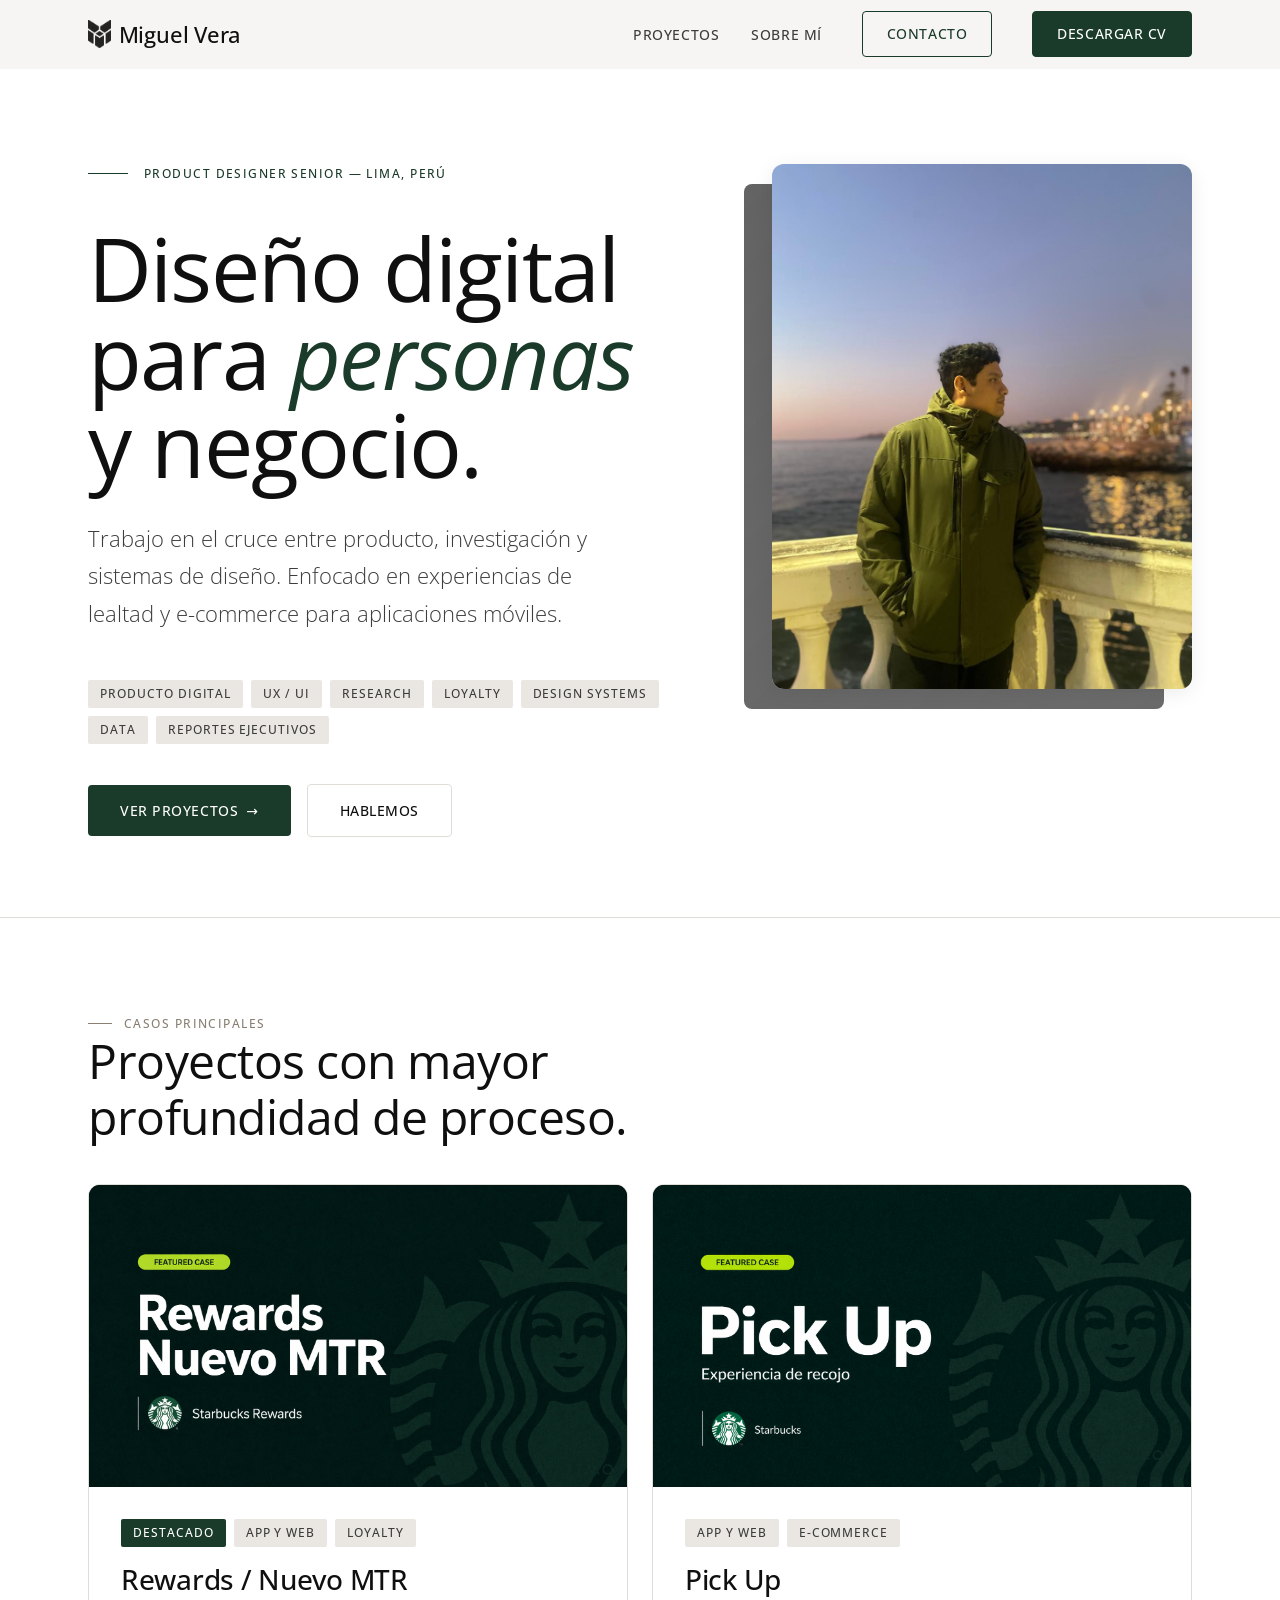
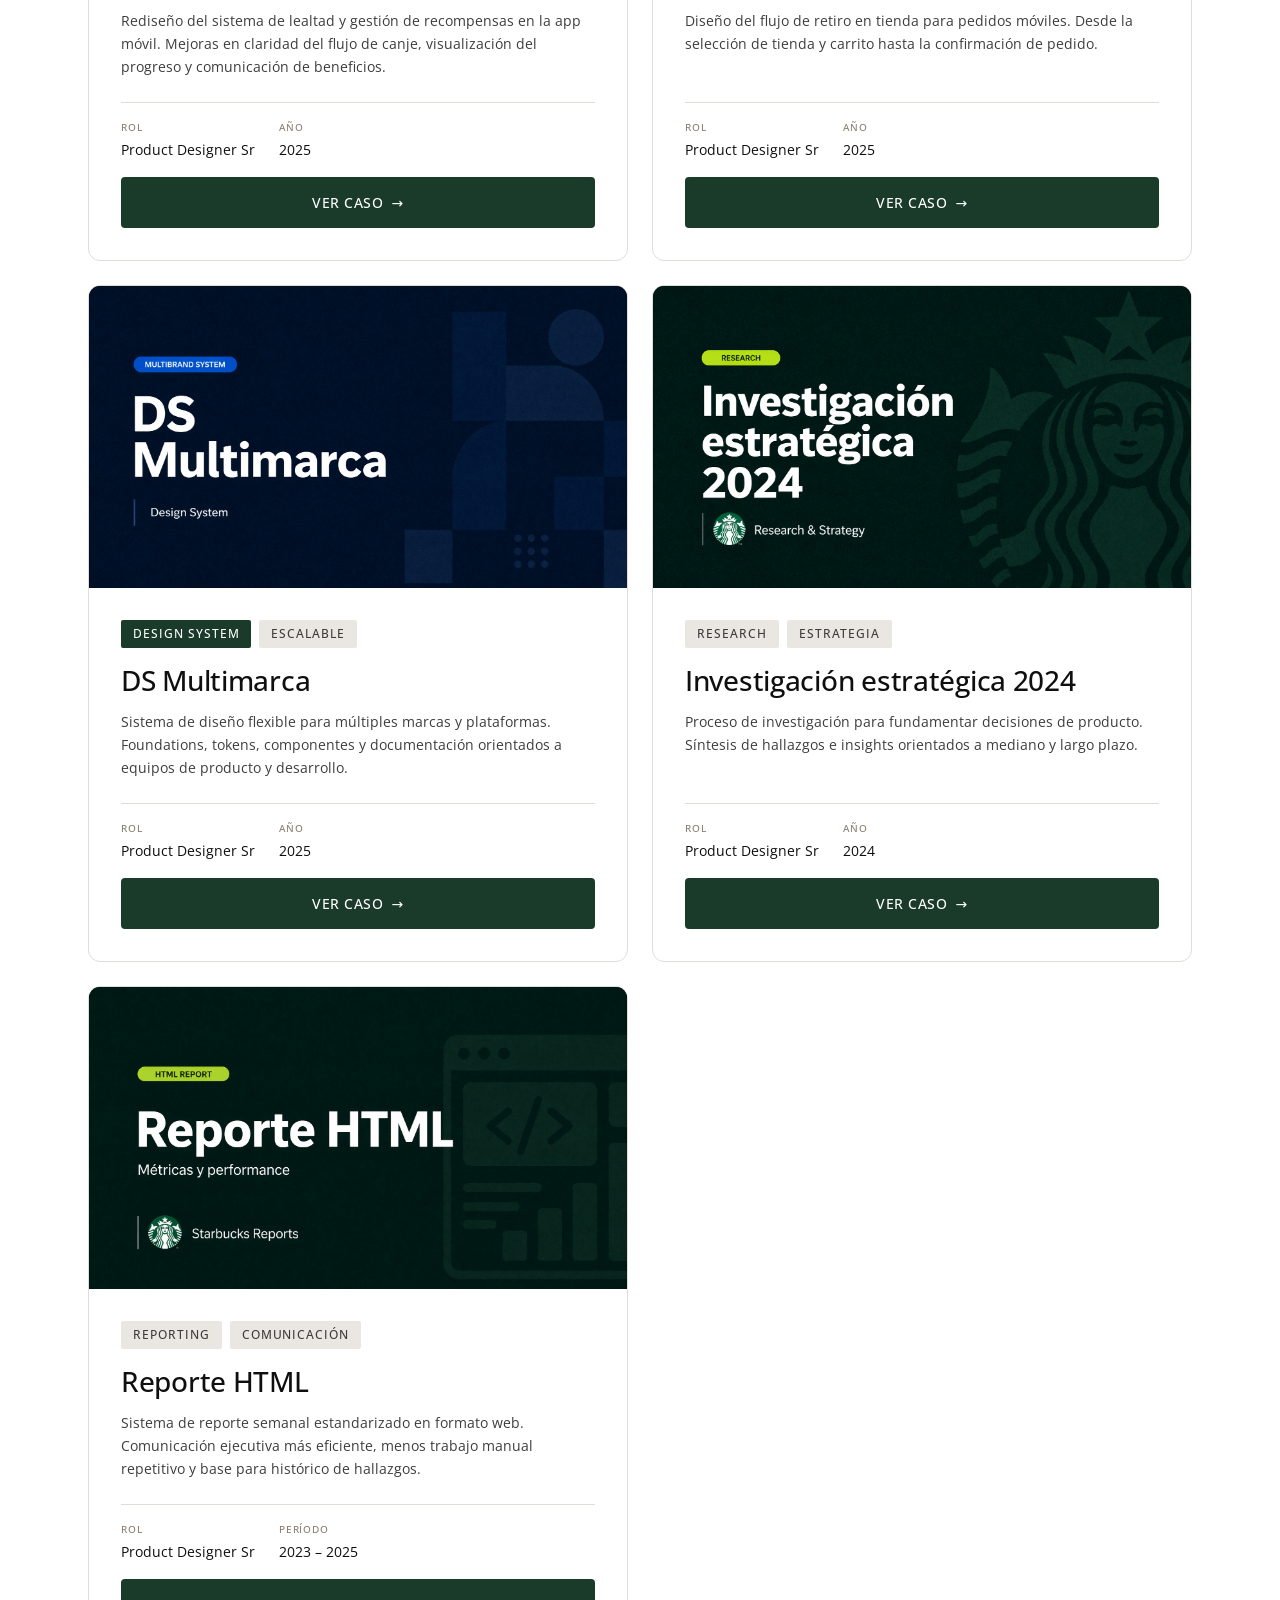
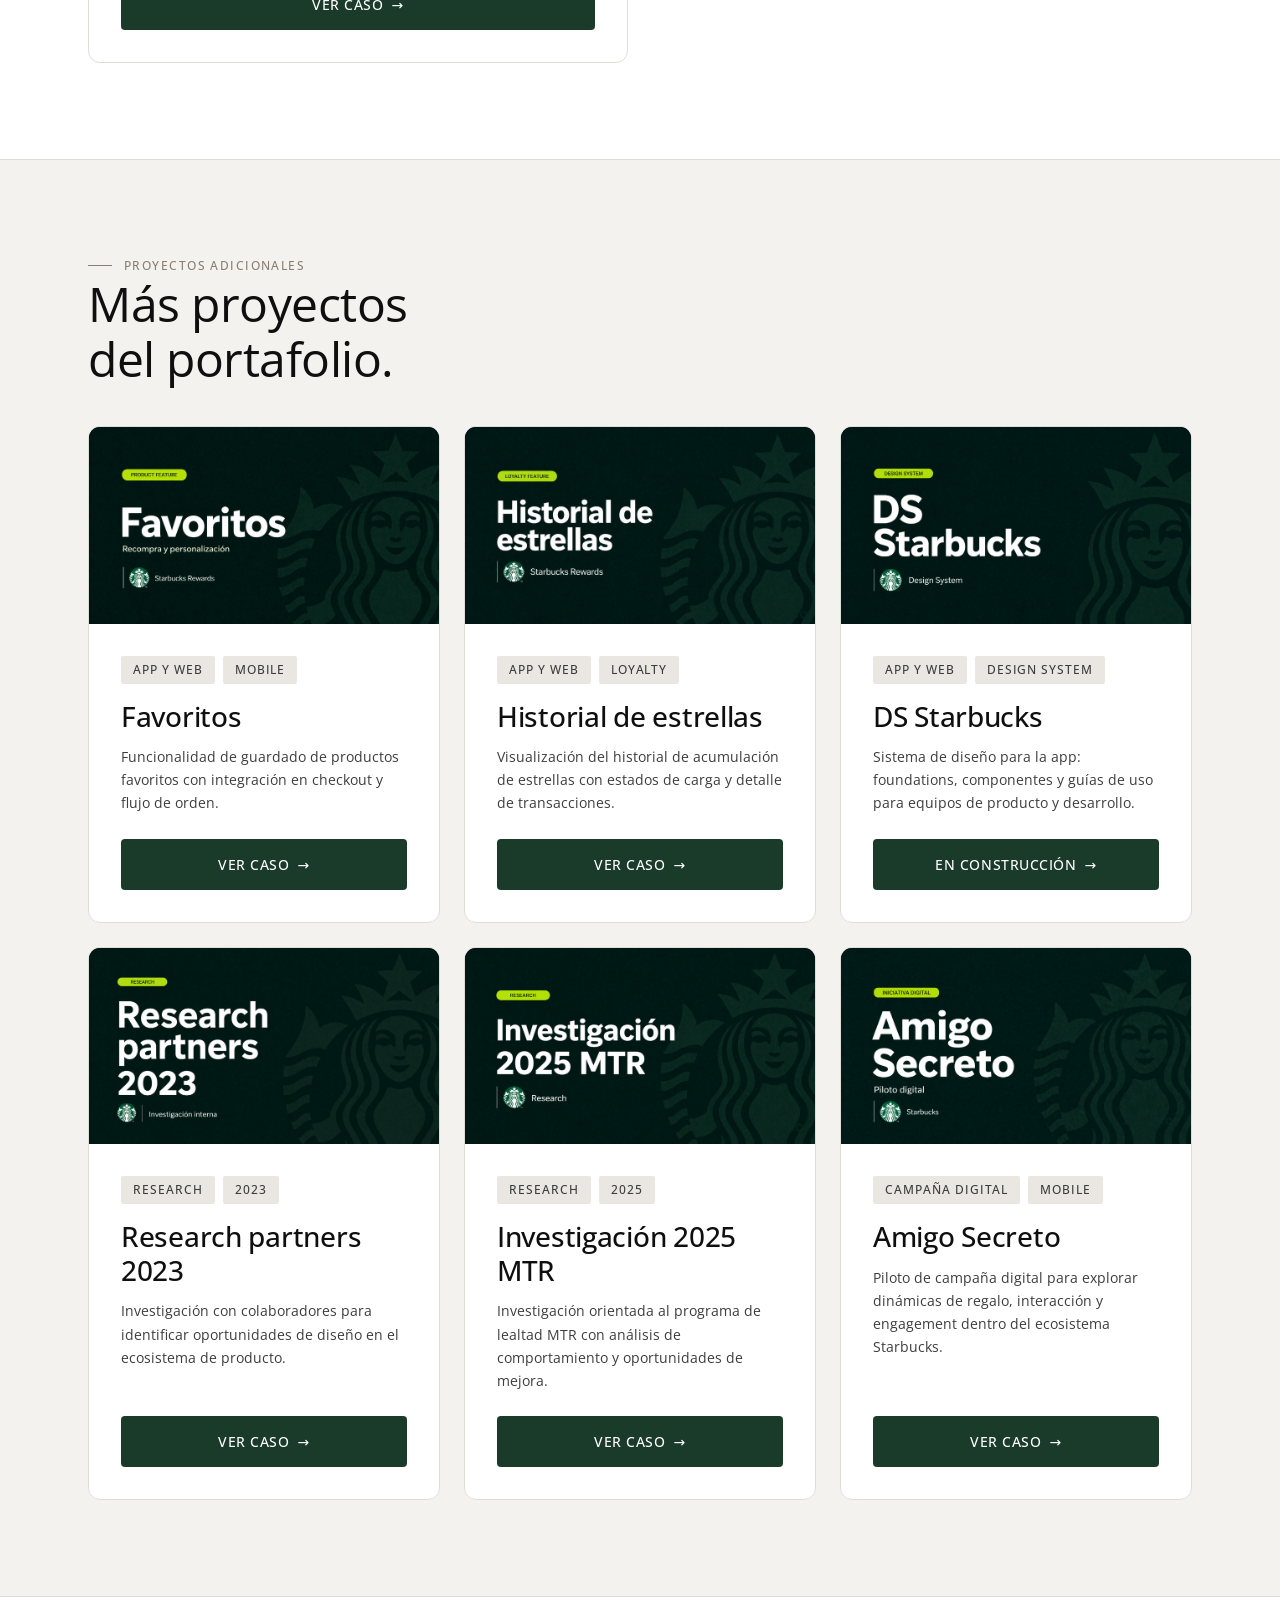
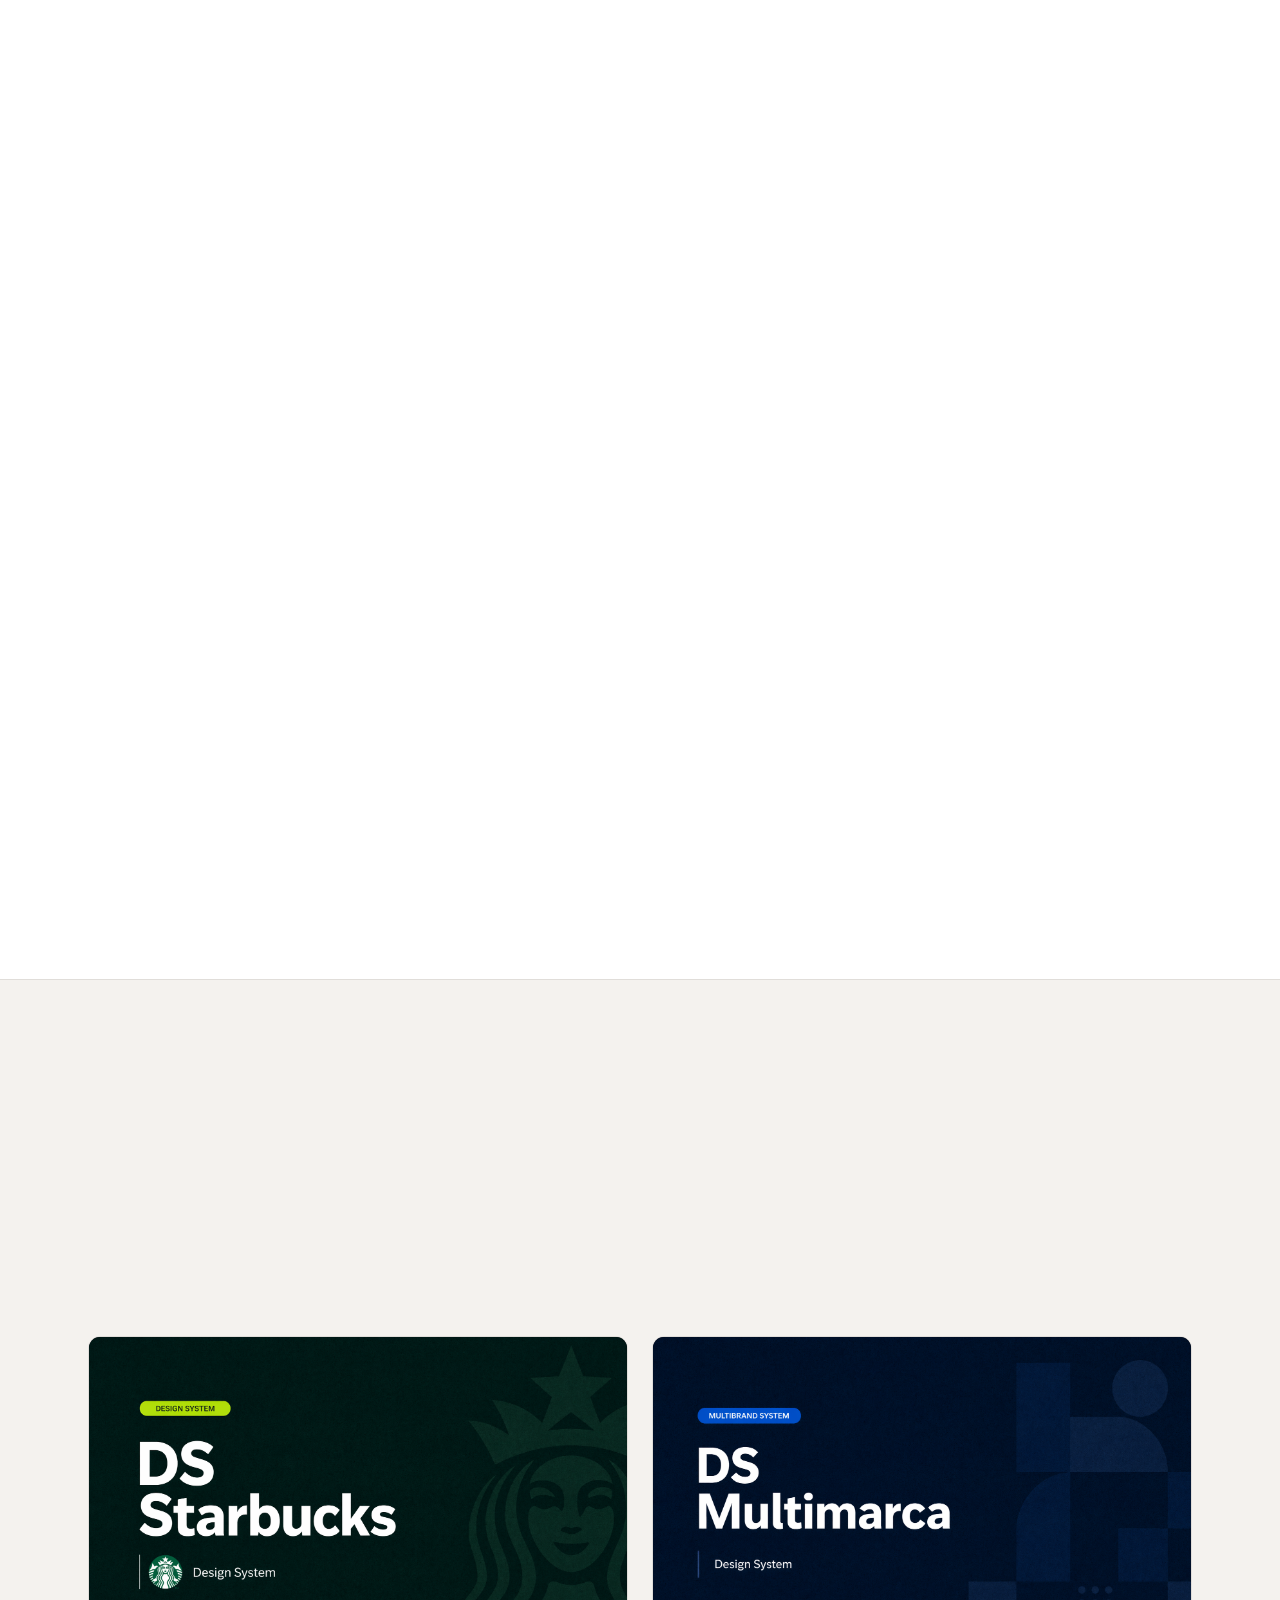
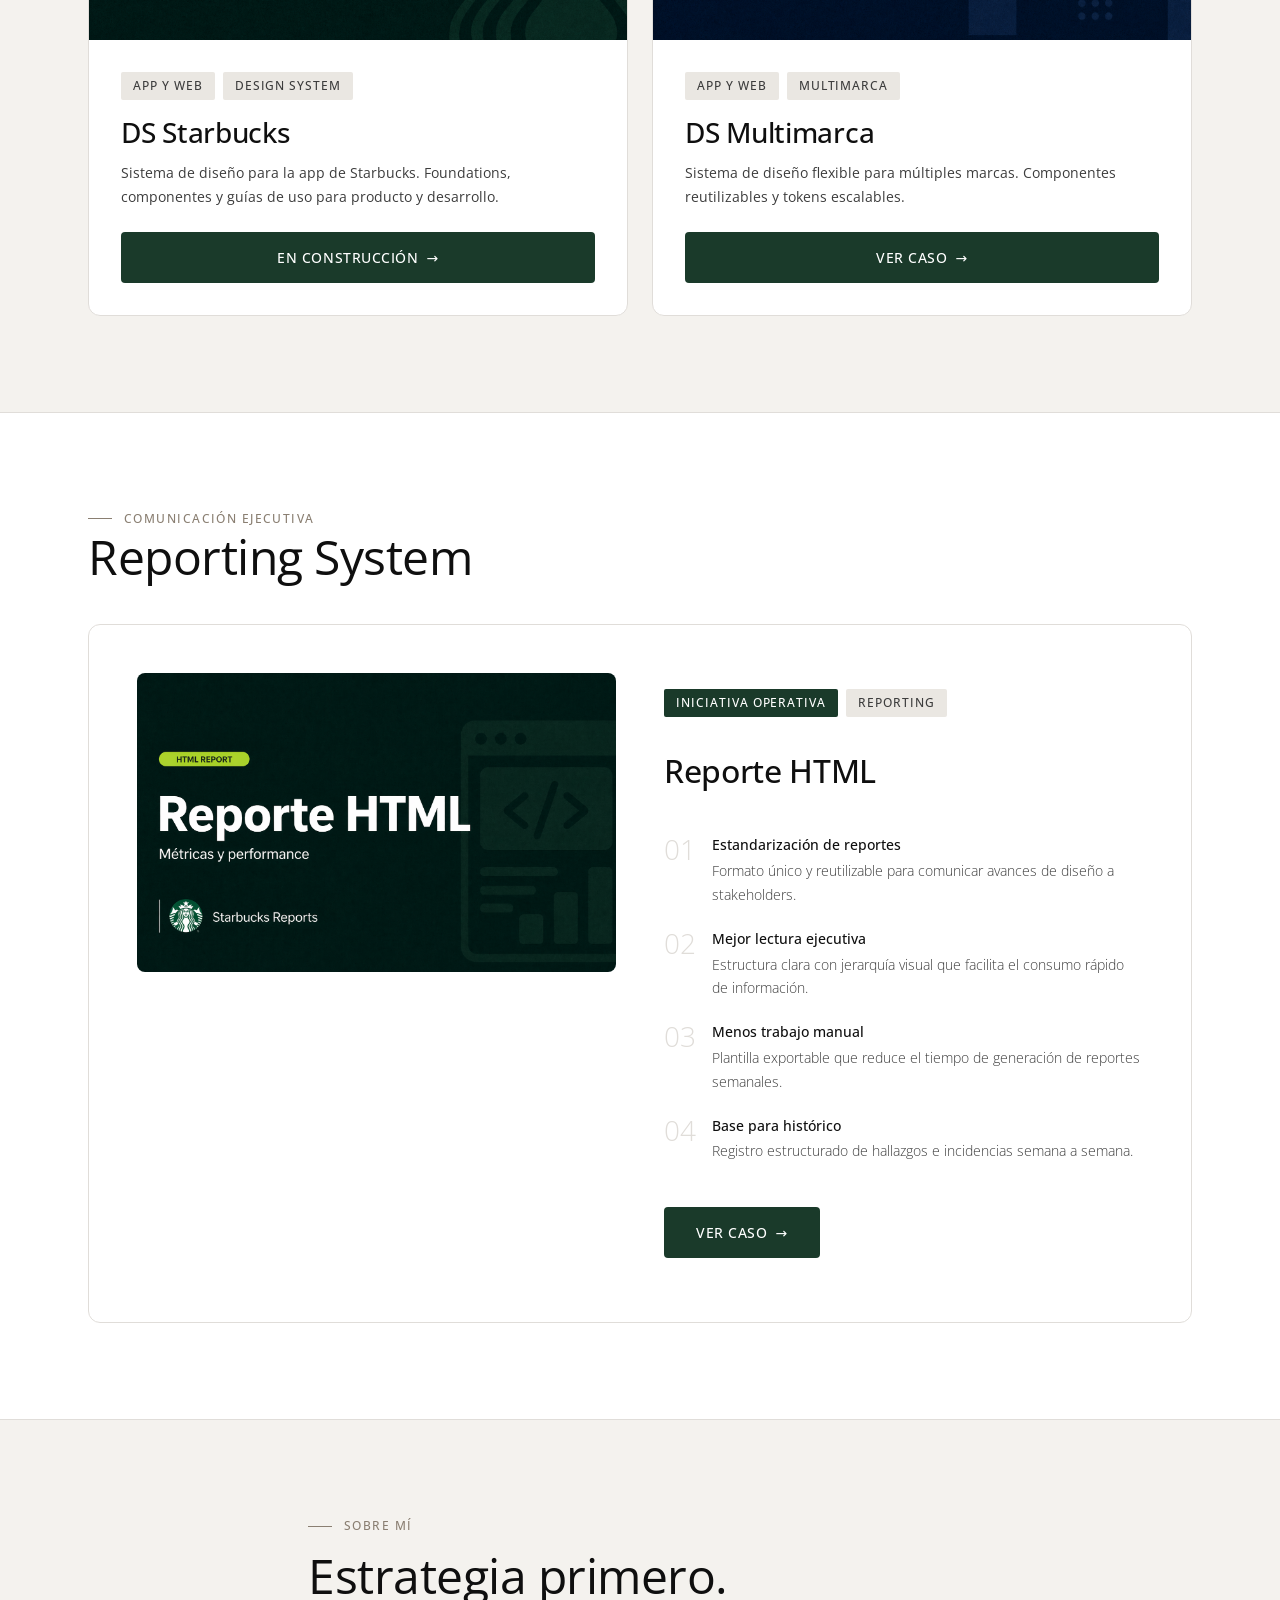
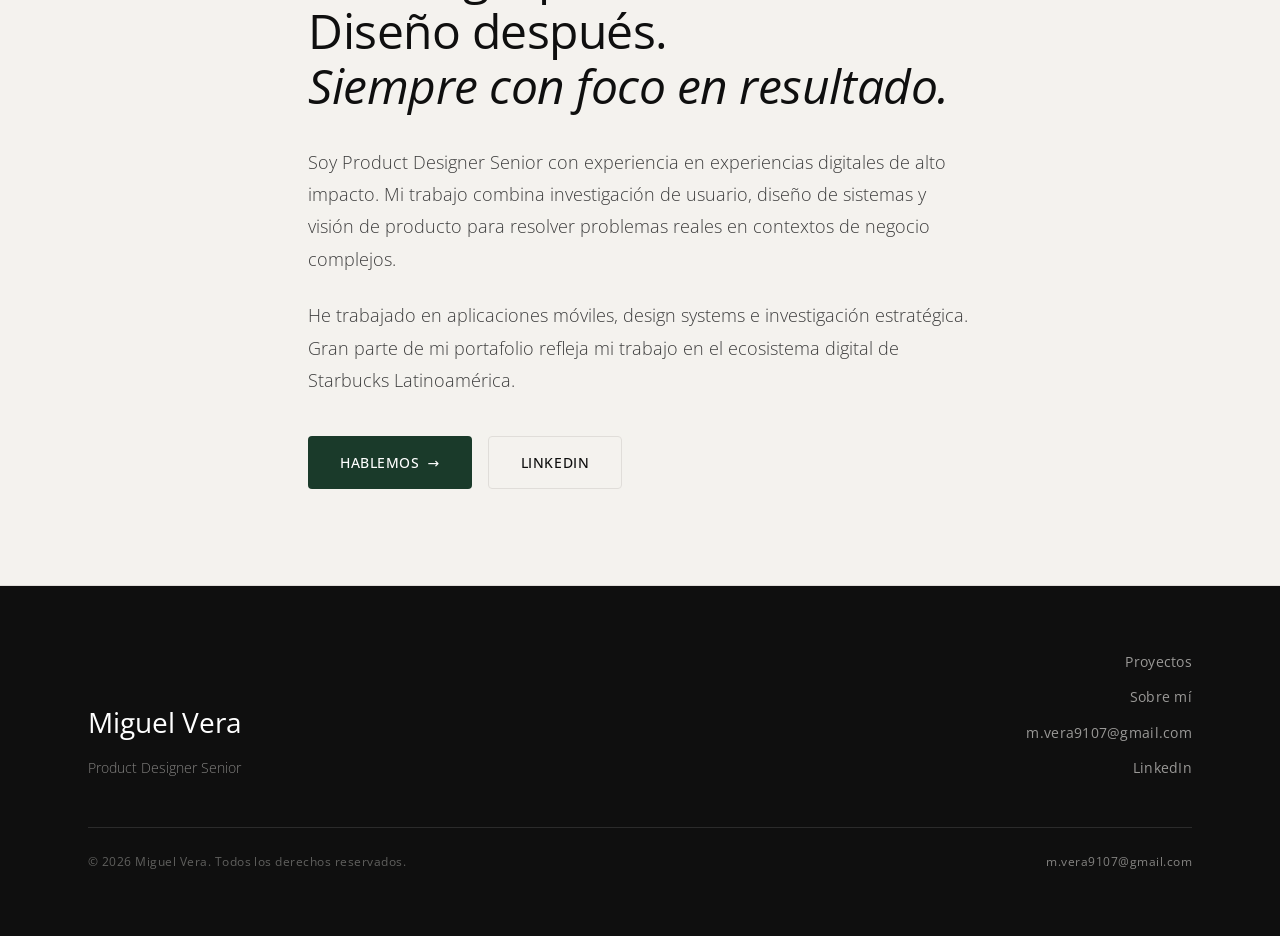
==== commit 165c4525: "fix: rutas reporte + ajustes visuales cover" ====
--- a/index.html
+++ b/index.html
@@ -42,7 +42,7 @@
             <li><a href="#sobre-mi" class="nav-link">Sobre mí</a></li>
           </ul>
           <a href="mailto:m.vera9107@gmail.com" class="nav-cta">Contacto</a>
-          <a href="assets/resume/CV-Miguel-Vera.pdf" class="nav-cv" download target="_blank" rel="noopener noreferrer">Descargar CV</a>
+          <a href="assets/resume/miguel-vera-cv-2025.pdf" class="nav-cv" download>Descargar CV</a>
         </nav>
       </div>
     </div>
@@ -222,7 +222,8 @@
       </div>
     </article>
 
-    <article class="project-card">
+    <article class="project-card is-hidden">
+
       <div class="project-card-image">
         <img
           src="assets/projects/nueva-home-cover.png"
@@ -306,15 +307,7 @@
       </div>
     </article>
 
-  </div>
-</div>  
-        </article>
-
-        <!-- GRID: Research 2024 + Reporte HTML -->
-        <div class="projects-grid--carousel-wrap">
-        <div class="projects-grid projects-grid--carousel animate-on-scroll" style="margin-top: var(--space-6);">
-
-          <article class="project-card">
+    <article class="project-card">
             <div class="project-card-image">
               <img
                 src="assets/projects/research-2024-cover.png"
@@ -343,7 +336,16 @@
                 Ver caso <span class="btn-arrow" aria-hidden="true">&rarr;</span>
               </a>
             </div>
-          </article>
+    </article>
+
+  </div>
+</div>  
+        </article>
+
+        <!-- GRID: Research 2024 + Reporte HTML -->
+        <div class="projects-grid--carousel-wrap">
+        <div class="projects-grid projects-grid--carousel animate-on-scroll" style="margin-top: var(--space-6);">
+
 
           <article class="project-card">
             <div class="project-card-image">
--- a/styles.css
+++ b/styles.css
@@ -653,7 +653,7 @@
    8. SECCIONES GENERALES / HOME
    ============================================================ */
 .section {
-  padding-block: var(--space-32);
+  padding-block: var(--space-24);
 }
 
 .section-header {
@@ -661,7 +661,7 @@
   align-items: baseline;
   justify-content: space-between;
   gap: var(--space-8);
-  margin-bottom: var(--space-16);
+  margin-bottom: var(--space-10);
 }
 
 .section-label {
@@ -1691,8 +1691,8 @@
 
 .animate-on-scroll {
   opacity: 0;
-  transform: translateY(24px);
-  transition: opacity 0.7s var(--ease-out), transform 0.7s var(--ease-out);
+  transform: translateY(12px);
+  transition: opacity 0.2s var(--ease-in), transform 0.2s var(--ease-in);
 }
 
 .animate-on-scroll.visible {
@@ -1709,7 +1709,7 @@
    15. CASE STUDY EDITORIAL — cs-*
    ============================================================ */
 .cs-hero {
-  padding-top: var(--space-24);
+  padding-top: var(--space-16);
   padding-bottom: 0;
   border-bottom: 1px solid var(--color-border);
 }
@@ -1731,6 +1731,10 @@
   color: var(--color-ink);
   margin-top: var(--space-6);
   margin-bottom: var(--space-8);
+}
+
+.is-hidden {
+  display: none !important;
 }
 
 .cs-hero-title em {
@@ -1770,20 +1774,23 @@
 
 .cs-cover {
   width: 100%;
-  aspect-ratio: 21 / 9;
-  overflow: hidden;
-  background: var(--color-bg-alt);
-  margin-top: 0;
+  height: 320px; /* 🔥 controlas el alto exacto */
+  background-size: contain; /* 👈 clave */
+  background-repeat: no-repeat;
+  background-position: center;
+  background-color: #0D2018; /* fondo consistente */
 }
 
 .cs-cover img {
-  width: 100%;
-  height: 100%;
-  object-fit: cover;
+  width: 100% !important;
+  height: 100% !important;
+  object-fit: contain !important;
+  object-position: center !important;
+  display: block !important;
 }
 
 .cs-section {
-  padding-block: var(--space-32);
+  padding-block: var(--space-20);
 }
 
 .cs-section--alt {
@@ -1899,7 +1906,7 @@
 }
 
 .cs-surface {
-  padding-block: var(--space-24);
+  padding-block: var(--space-16);
   border-bottom: 1px solid var(--color-border);
 }
 
@@ -1913,7 +1920,7 @@
   grid-template-columns: 2.5rem 1fr;
   gap: var(--space-8);
   align-items: start;
-  margin-bottom: var(--space-12);
+  margin-bottom: var(--space-8);
 }
 
 .cs-surface-num {
@@ -1959,7 +1966,7 @@
   aspect-ratio: 16 / 8;
   overflow: hidden;
   background: var(--color-bg-alt);
-  margin-block: var(--space-12);
+  margin-block: var(--space-88);
 }
 
 .cs-image-full img {
@@ -1979,7 +1986,7 @@
   display: grid;
   grid-template-columns: 1fr 1fr;
   gap: 2px;
-  margin-block: var(--space-12);
+  margin-block: var(--space-8);
   background: var(--color-border);
   overflow: hidden;
 }
@@ -2160,9 +2167,6 @@
     gap: var(--space-6) var(--space-10);
   }
 
-  .cs-cover {
-    aspect-ratio: 16 / 9;
-  }
 
   .cs-two-col {
     grid-template-columns: 1fr;
@@ -2498,9 +2502,8 @@
 .report-feature-image img {
   width: 100%;
   height: 100%;
-  object-fit: contain;
+  object-fit: cover;
   object-position: center;
-  transition: transform 0.7s var(--ease-out);
 }
 
 .report-feature:hover .report-feature-image img {
@@ -2729,16 +2732,7 @@
    26. COVERS — mostrar completo sin crop agresivo
    ============================================================ */
 
-/* Hero cover en páginas internas: mostrar imagen completa */
-.cs-cover {
-  aspect-ratio: 16 / 7;
-  background: #0D2018;
-}
-
-.cs-cover img {
-  object-fit: contain;
-  object-position: center;
-}
+
 
 /* Cards en Home: imagen centrada con contain (sin crop) */
 .featured-case-image img {
@@ -2902,7 +2896,11 @@
 /* Reducir padding de secciones en mobile */
 @media (max-width: 680px) {
   .section {
-    padding-block: var(--space-20);
+    padding-block: var(--space-12);
+  }
+
+  .cs-surface {
+    padding-block: var(--space-10);
   }
 
   .section-header {
